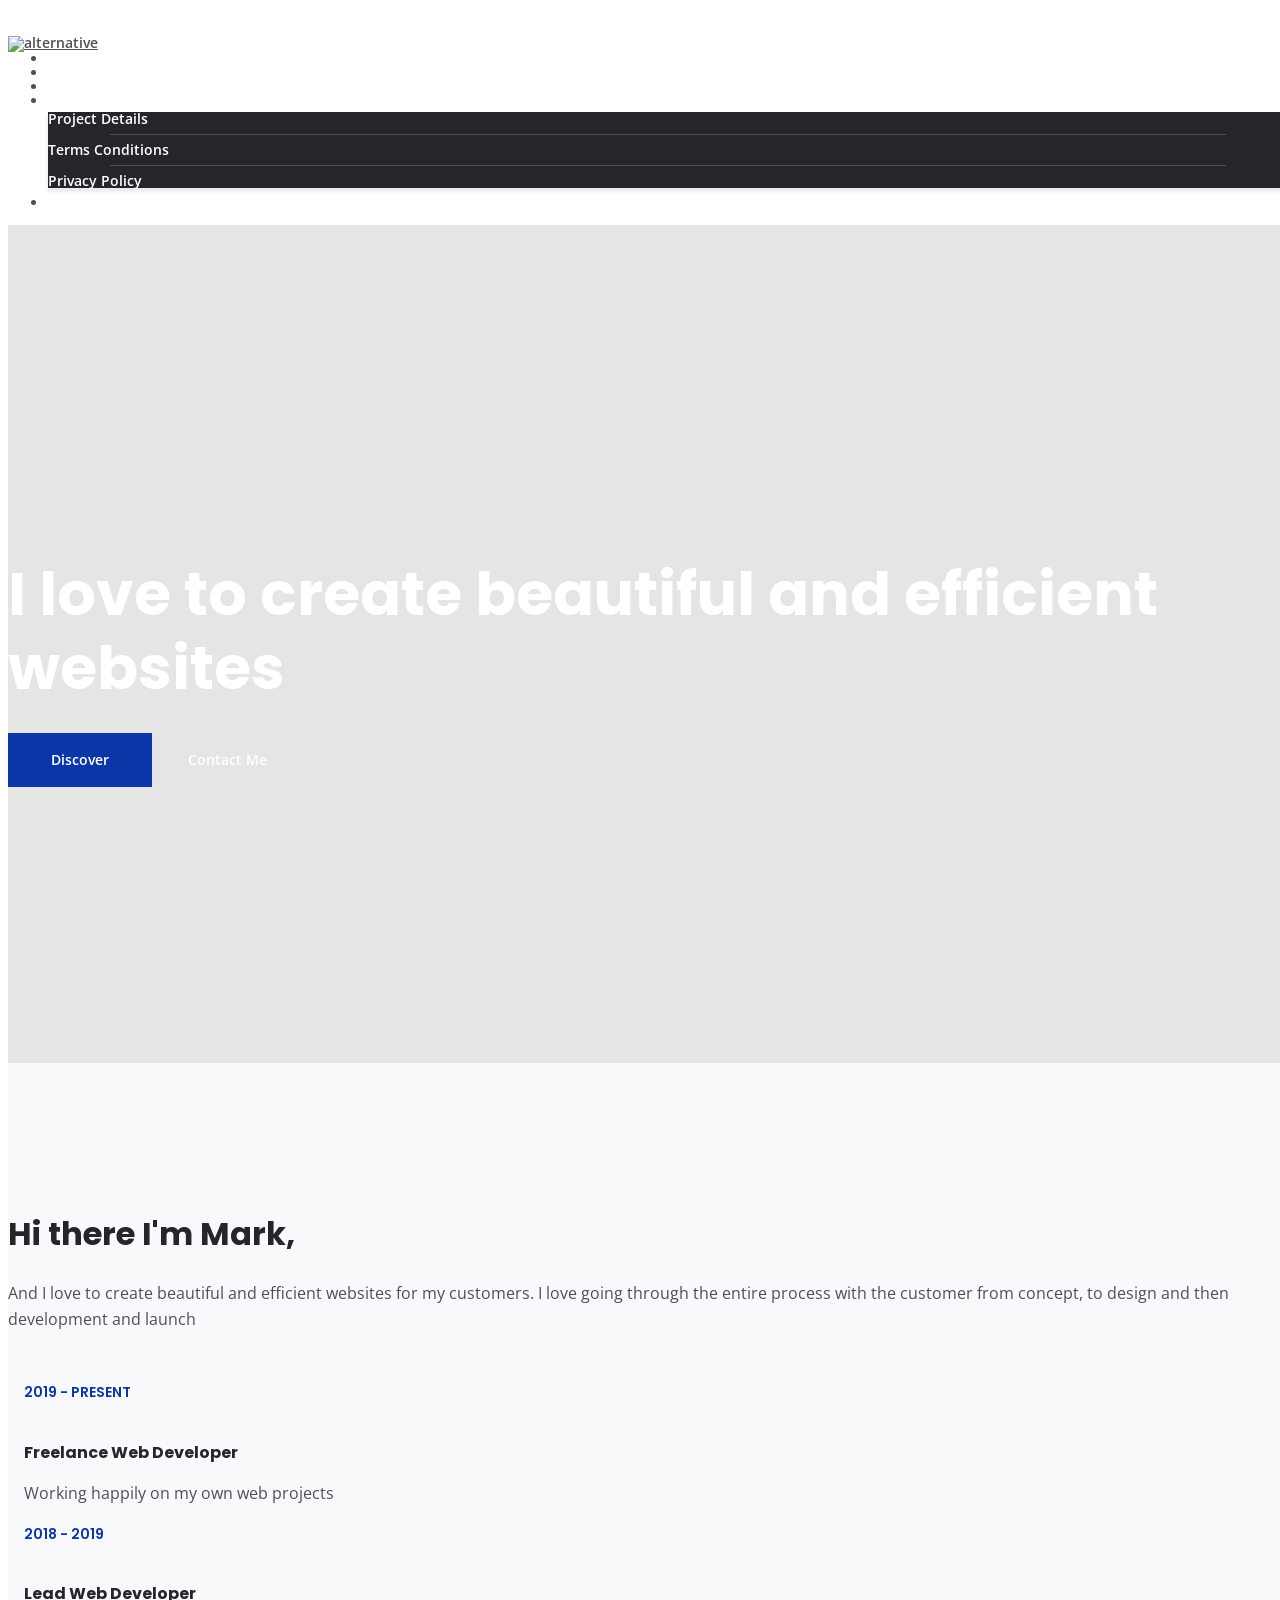
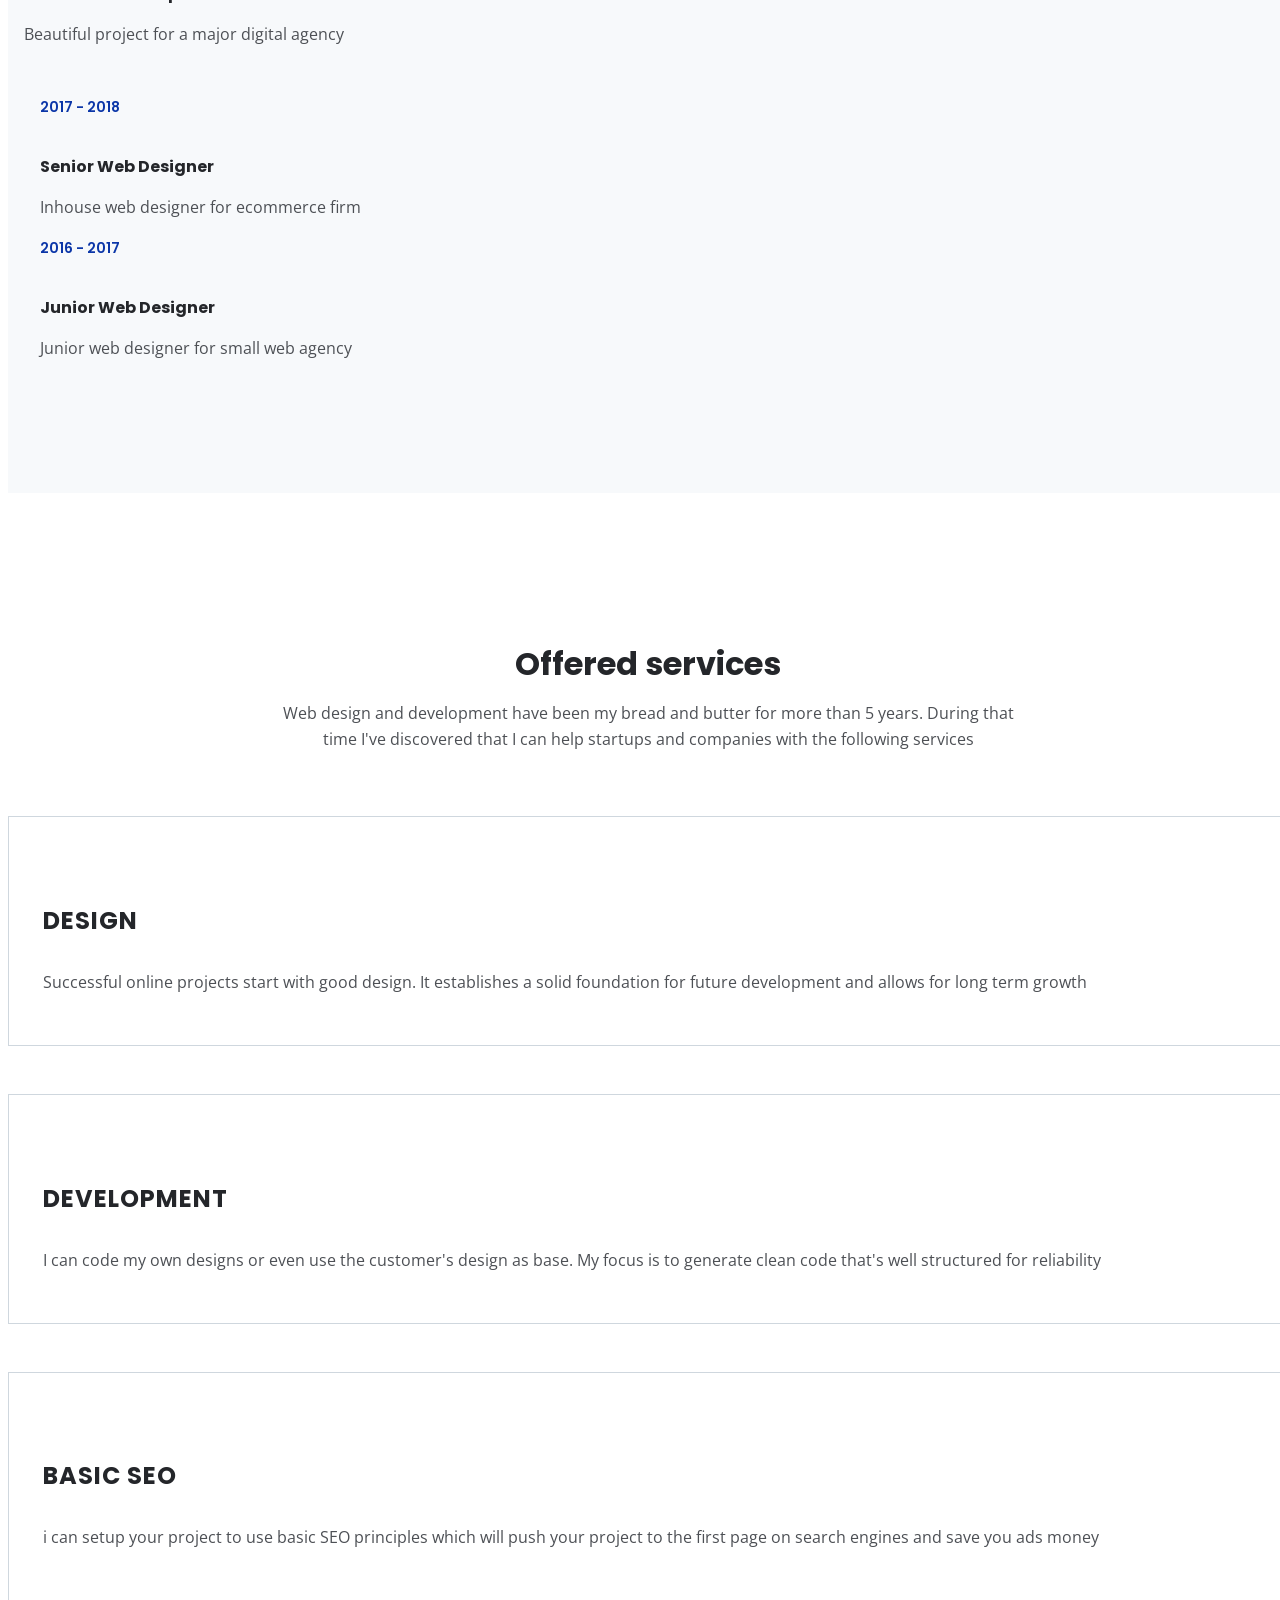
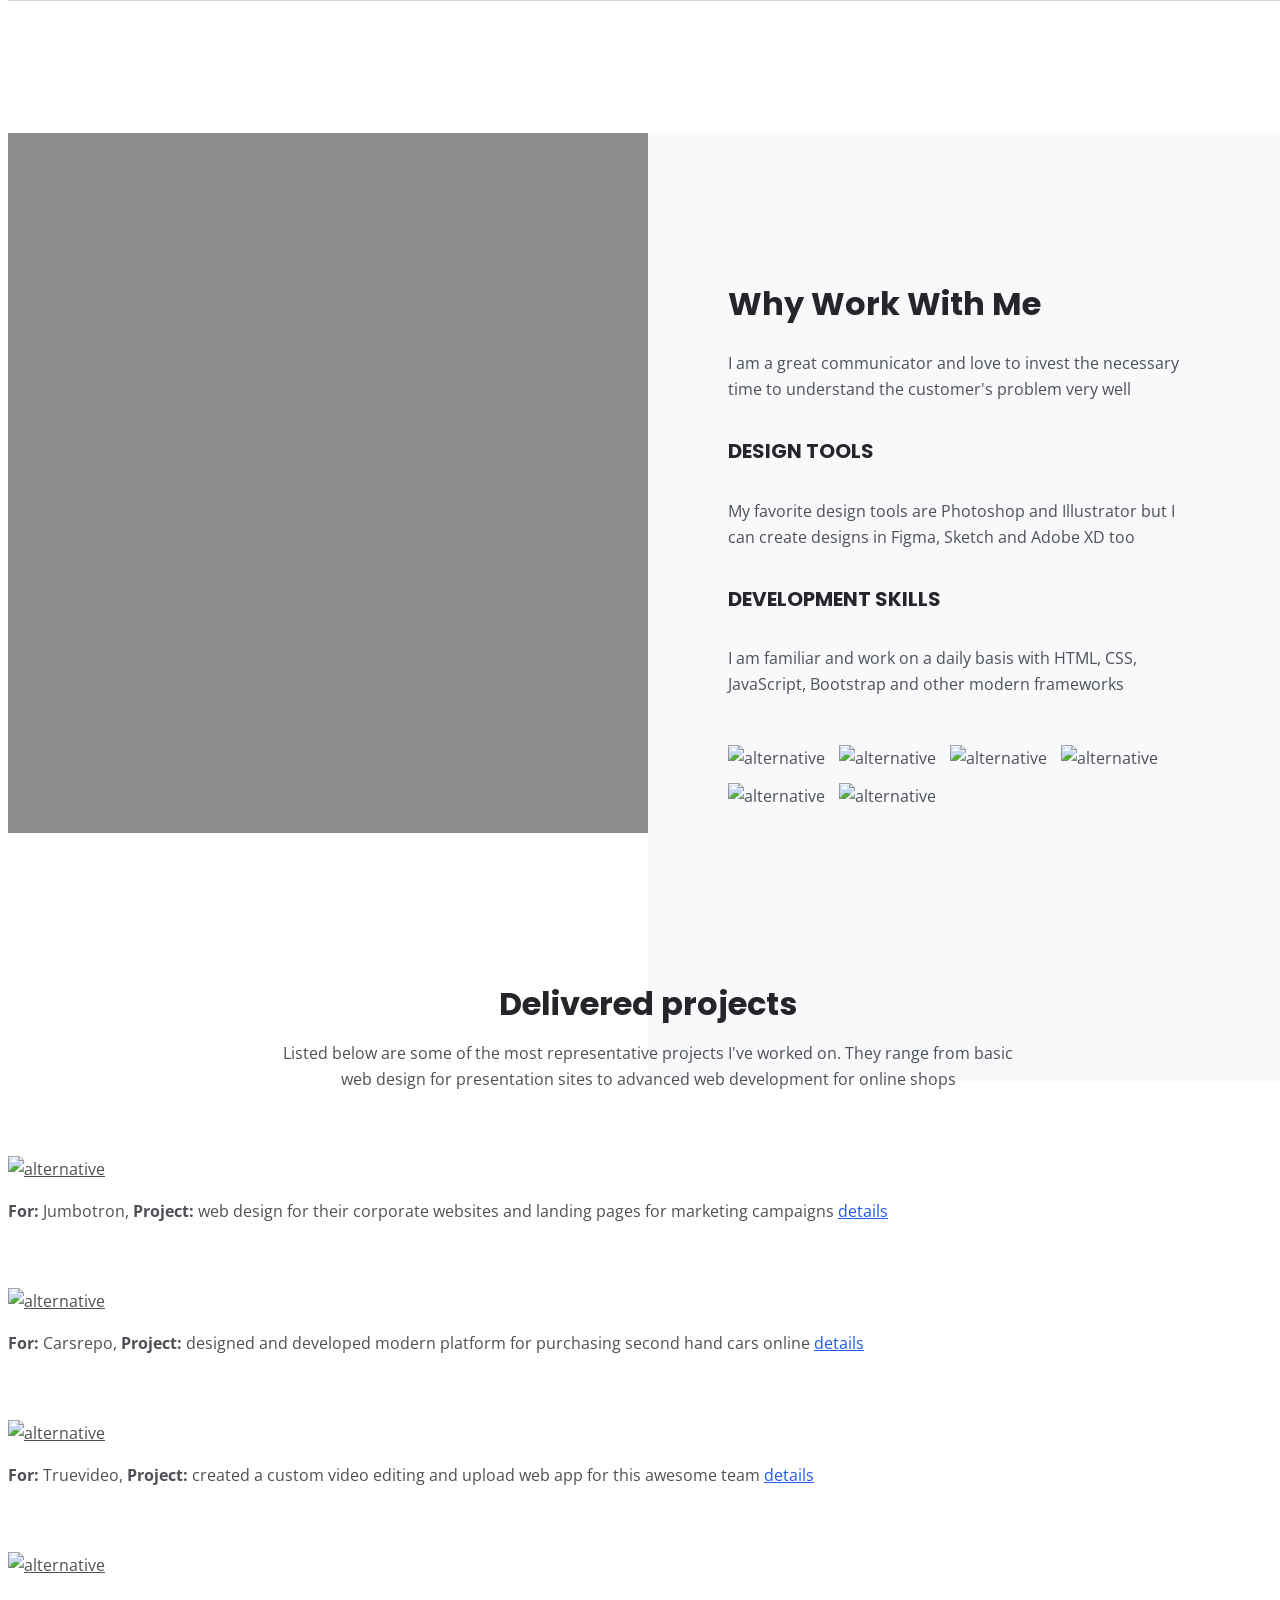
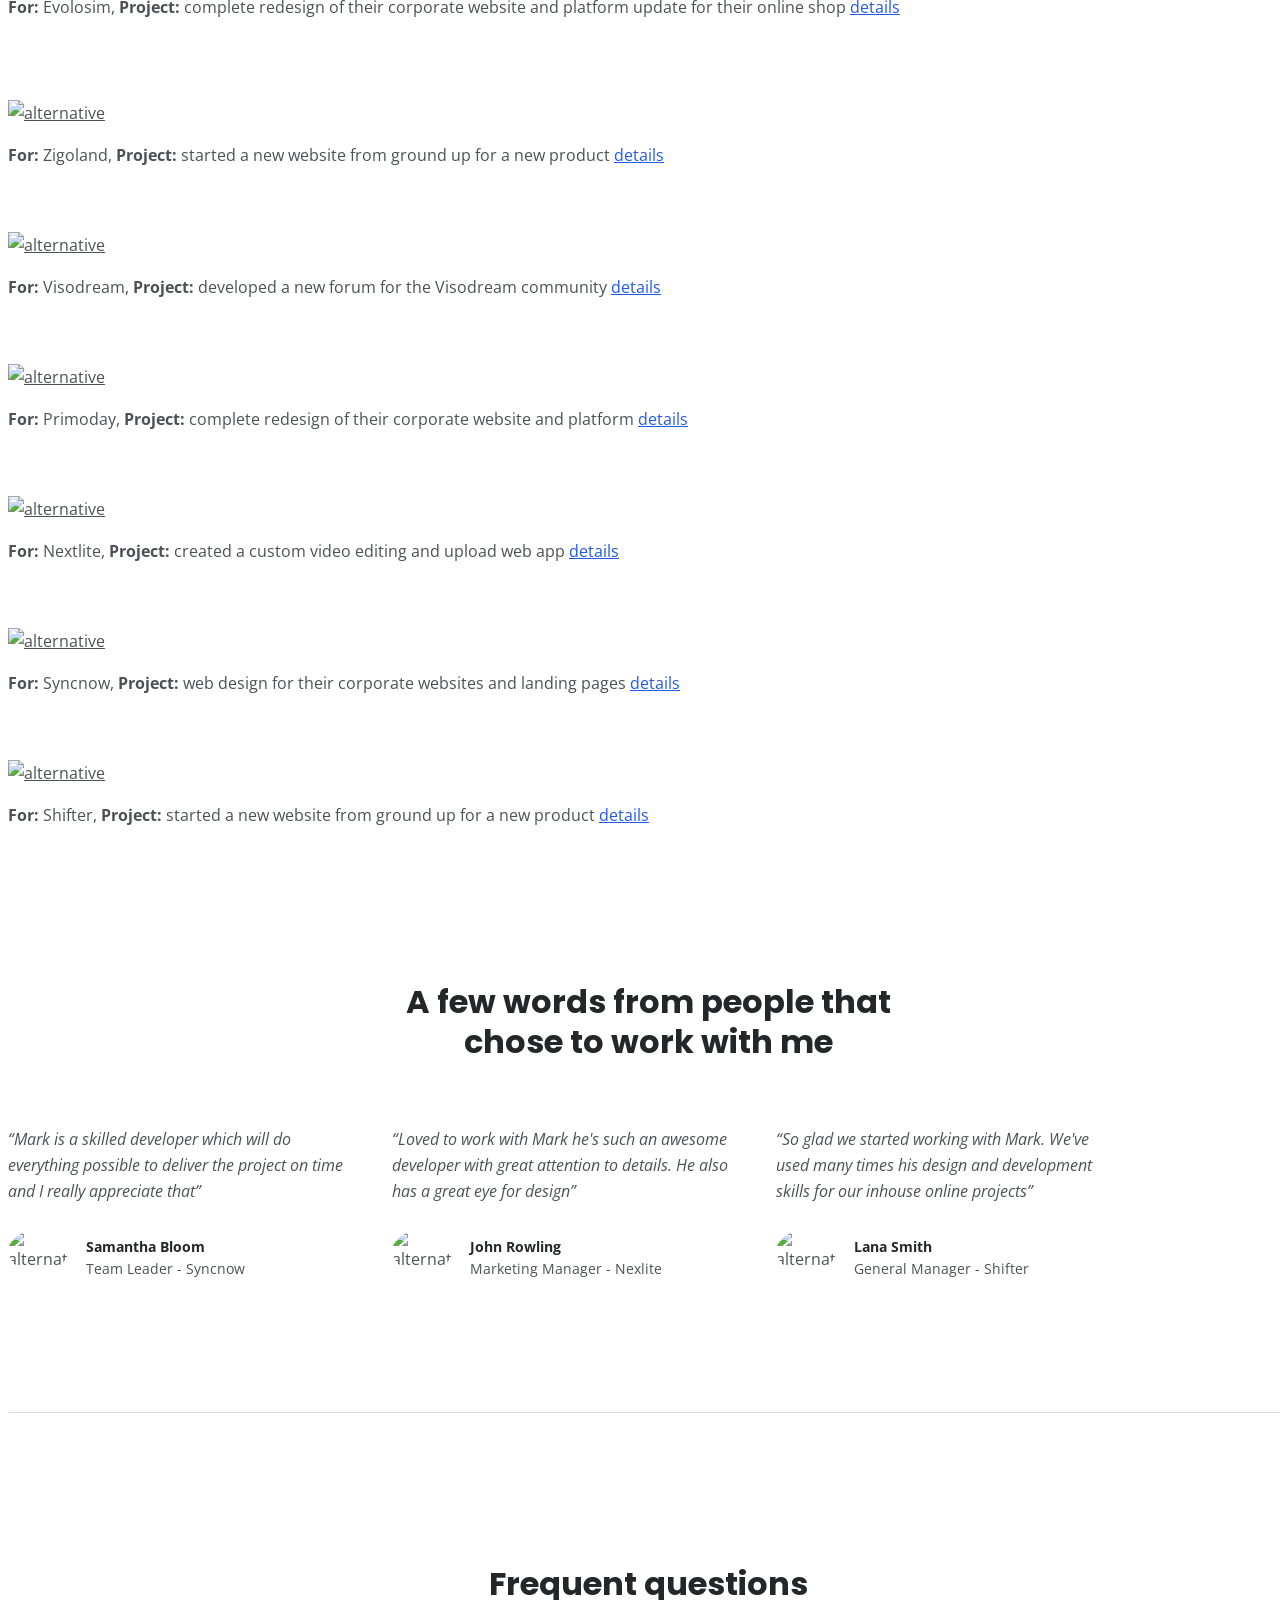
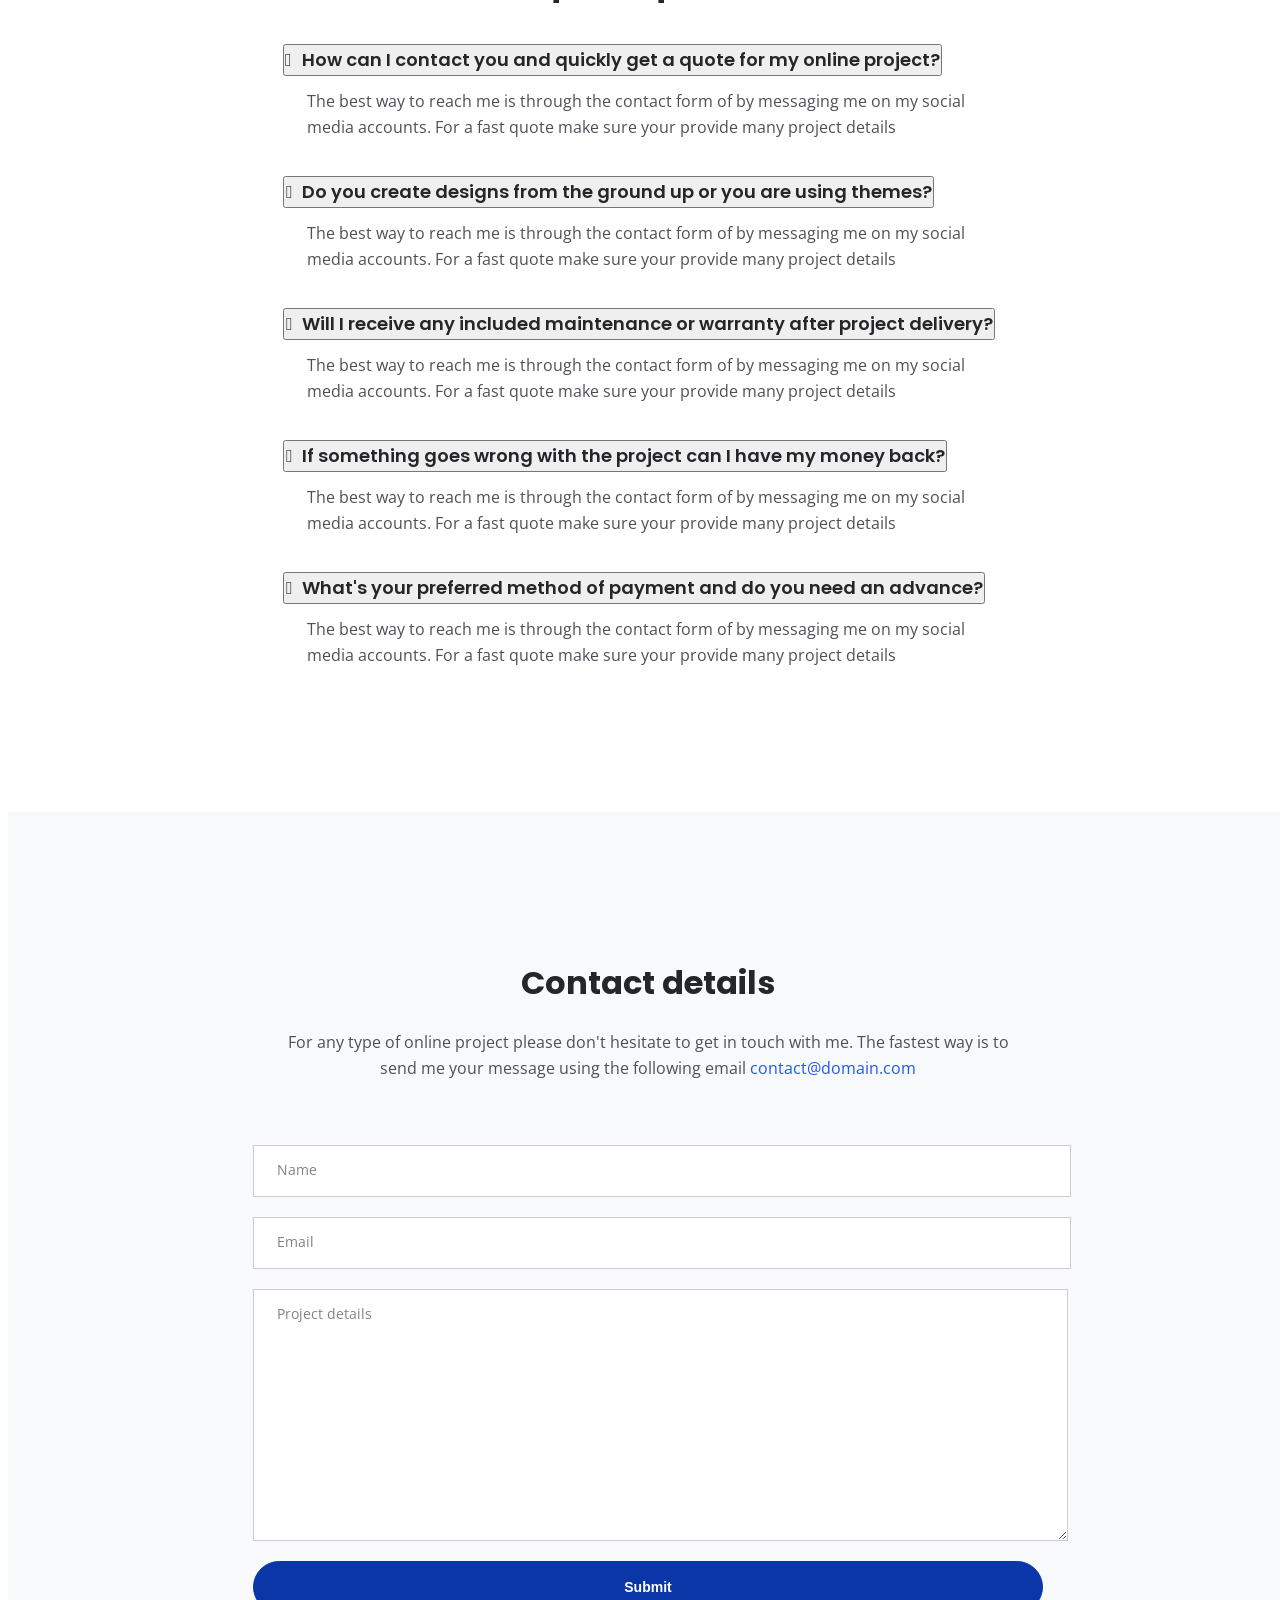
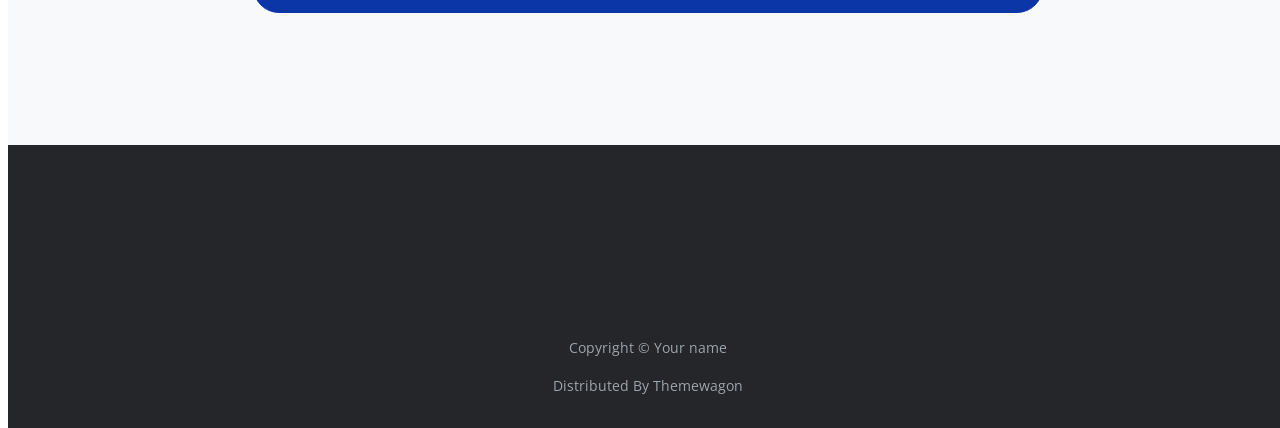
==== index.html @ caf1b5a2 "firs" ====
<!DOCTYPE html>
<html lang="en">
<head>
    <meta charset="utf-8">
    <meta name="viewport" content="width=device-width, initial-scale=1, shrink-to-fit=no">
    
    <!-- SEO Meta Tags -->
    <meta name="description" content="Your description">
    <meta name="author" content="Your name">

    <!-- OG Meta Tags to improve the way the post looks when you share the page on Facebook, Twitter, LinkedIn -->
	<meta property="og:site_name" content="" /> <!-- website name -->
	<meta property="og:site" content="" /> <!-- website link -->
	<meta property="og:title" content=""/> <!-- title shown in the actual shared post -->
	<meta property="og:description" content="" /> <!-- description shown in the actual shared post -->
	<meta property="og:image" content="" /> <!-- image link, make sure it's jpg -->
	<meta property="og:url" content="" /> <!-- where do you want your post to link to -->
	<meta name="twitter:card" content="summary_large_image"> <!-- to have large image post format in Twitter -->

    <!-- Webpage Title -->
    <title>Mark Webpage Title</title>
    
    <!-- Styles -->
    <link rel="preconnect" href="https://fonts.gstatic.com">
    <link href="https://fonts.googleapis.com/css2?family=Open+Sans:ital,wght@0,400;0,600;0,700;1,400&family=Poppins:wght@600&display=swap" rel="stylesheet">
    <link href="css/bootstrap.css" rel="stylesheet">
    <link href="css/fontawesome-all.css" rel="stylesheet">
	<link href="css/styles.css" rel="stylesheet">
	
	<!-- Favicon  -->
    <link rel="icon" href="images/favicon.png">
</head>
<body data-spy="scroll" data-target=".fixed-top">
    
    <!-- Navigation -->
    <nav class="navbar navbar-expand-lg fixed-top navbar-dark">
        <div class="container">
            
            <!-- Image Logo -->
            <a class="navbar-brand logo-image" href="index.html"><img src="images/logo.svg" alt="alternative"></a>  

            <!-- Text Logo - Use this if you don't have a graphic logo -->
            <!-- <a class="navbar-brand logo-text page-scroll" href="index.html">Mark</a> -->

            <button class="navbar-toggler p-0 border-0" type="button" data-toggle="offcanvas">
                <span class="navbar-toggler-icon"></span>
            </button>

            <div class="navbar-collapse offcanvas-collapse" id="navbarsExampleDefault">
                <ul class="navbar-nav ml-auto">
                    <li class="nav-item">
                        <a class="nav-link page-scroll" href="#header">Home <span class="sr-only">(current)</span></a>
                    </li>
                    <li class="nav-item">
                        <a class="nav-link page-scroll" href="#about">About</a>
                    </li>
                    <li class="nav-item">
                        <a class="nav-link page-scroll" href="#services">Services</a>
                    </li>
                    <li class="nav-item dropdown">
                        <a class="nav-link dropdown-toggle" href="#" id="dropdown01" data-toggle="dropdown" aria-haspopup="true" aria-expanded="false">Drop</a>
                        <div class="dropdown-menu" aria-labelledby="dropdown01">
                            <a class="dropdown-item page-scroll" href="project.html">Project Details</a>
                            <div class="dropdown-divider"></div>
                            <a class="dropdown-item page-scroll" href="terms.html">Terms Conditions</a>
                            <div class="dropdown-divider"></div>
                            <a class="dropdown-item page-scroll" href="privacy.html">Privacy Policy</a>
                        </div>
                    </li>
                    <li class="nav-item">
                        <a class="nav-link page-scroll" href="#contact">Contact</a>
                    </li>
                </ul>
                <span class="nav-item social-icons">
                    <span class="fa-stack">
                        <a href="#your-link">
                            <i class="fas fa-circle fa-stack-2x"></i>
                            <i class="fab fa-facebook-f fa-stack-1x"></i>
                        </a>
                    </span>
                    <span class="fa-stack">
                        <a href="#your-link">
                            <i class="fas fa-circle fa-stack-2x"></i>
                            <i class="fab fa-twitter fa-stack-1x"></i>
                        </a>
                    </span>
                </span>
            </div> <!-- end of navbar-collapse -->
        </div> <!-- end of container -->
    </nav> <!-- end of navbar -->
    <!-- end of navigation -->


    <!-- Header -->
    <header id="header" class="header">
        <div class="container">
            <div class="row">
                <div class="col-lg-6">
                    <div class="text-container">
                        <h1 class="h1-large">I love to create beautiful and efficient websites</h1>
                        <a class="btn-solid-lg page-scroll" href="#about">Discover</a>
                        <a class="btn-outline-lg page-scroll" href="#contact"><i class="fas fa-user"></i>Contact Me</a>
                    </div> <!-- end of text-container -->
                </div> <!-- end of col -->
            </div> <!-- end of row -->
        </div> <!-- end of container -->
    </header> <!-- end of header -->
    <!-- end of header -->


    <!-- About-->
    <div id="about" class="basic-1 bg-gray">
        <div class="container">
            <div class="row">
                <div class="col-lg-4">
                    <div class="text-container first">
                        <h2>Hi there I'm Mark,</h2>
                        <p>And I love to create beautiful and efficient websites for my customers. I love going through the entire process with the customer from concept, to design and then development and launch</p>
                    </div> <!-- end of text-container -->
                </div> <!-- end of col -->
                <div class="col-lg-4">
                    <div class="text-container second">
                        <div class="time">2019 - PRESENT</div>
                        <h6>Freelance Web Developer</h6>
                        <p>Working happily on my own web projects</p>
                        <div class="time">2018 - 2019</div>
                        <h6>Lead Web Developer</h6>
                        <p>Beautiful project for a major digital agency</p>
                    </div> <!-- end of text-container -->
                </div> <!-- end of col -->
                <div class="col-lg-4">
                    <div class="text-container third">
                        <div class="time">2017 - 2018</div>
                        <h6>Senior Web Designer</h6>
                        <p>Inhouse web designer for ecommerce firm</p>
                        <div class="time">2016 - 2017</div>
                        <h6>Junior Web Designer</h6>
                        <p>Junior web designer for small web agency</p>
                    </div> <!-- end of text-container -->
                </div> <!-- end of col -->
            </div> <!-- end of row -->
        </div> <!-- end of container -->
    </div> <!-- end of basic-1 -->
    <!-- end of about -->


    <!-- Services -->
    <div id="services" class="basic-2">
        <div class="container">
            <div class="row">
                <div class="col-lg-12">
                    <h2 class="h2-heading">Offered services</h2>
                    <p class="p-heading">Web design and development have been my bread and butter for more than 5 years. During that time I've discovered that I can help startups and companies with the following services</p>
                </div> <!-- end of col -->
            </div> <!-- end of row -->
            <div class="row">
                <div class="col-lg-4">
                    <div class="text-box">
                        <i class="far fa-gem"></i>
                        <h4>DESIGN</h4>
                        <p>Successful online projects start with good design. It establishes a solid foundation for future development and allows for long term growth</p>
                    </div> <!-- end of text-box -->
                </div> <!-- end of col -->
                <div class="col-lg-4">
                    <div class="text-box">
                        <i class="fas fa-code"></i>
                        <h4>DEVELOPMENT</h4>
                        <p>I can code my own designs or even use the customer's design as base. My focus is to generate clean code that's well structured for reliability</p>
                    </div> <!-- end of text-box -->
                </div> <!-- end of col -->
                <div class="col-lg-4">
                    <div class="text-box">
                        <i class="fas fa-tv"></i>
                        <h4>BASIC SEO</h4>
                        <p>i can setup your project to use basic SEO principles which will push your project to the first page on search engines and save you ads money</p>
                    </div> <!-- end of text-box -->
                </div> <!-- end of col -->
            </div> <!-- end of row -->
        </div> <!-- end of container -->
    </div> <!-- end of basic-2 -->
    <!-- end of services -->


    <!-- Details -->
	<div class="split">
		<div class="area-1">
		</div><!-- end of area-1 on same line and no space between comments to eliminate margin white space --><div class="area-2 bg-gray">
            <div class="container">    
                <div class="row">
                    <div class="col-lg-12">     
                        
                        <!-- Text Container -->
                        <div class="text-container">
                            <h2>Why Work With Me</h2>
                            <p>I am a great communicator and love to invest the necessary time to understand the customer's problem very well</p>
                            <h5>DESIGN TOOLS</h5>
                            <p>My favorite design tools are Photoshop and Illustrator but I can create designs in Figma, Sketch and Adobe XD too</p>
                            <h5>DEVELOPMENT SKILLS</h5>
                            <p>I am familiar and work on a daily basis with HTML, CSS, JavaScript, Bootstrap and other modern frameworks</p>
                            
                            <div class="icons-container">
                                <img src="images/details-icon-photoshop.png" alt="alternative">
                                <img src="images/details-icon-illustrator.png" alt="alternative">
                                <img src="images/details-icon-html.png" alt="alternative">
                                <img src="images/details-icon-css.png" alt="alternative">
                                <img src="images/details-icon-bootstrap.png" alt="alternative">
                                <img src="images/details-icon-javascript.png" alt="alternative">
                            </div> <!-- end of icons-container -->
                        </div> <!-- end of text-container -->
                        <!-- end of text container -->

                    </div> <!-- end of col -->
                </div> <!-- end of row -->
            </div> <!-- end of container -->
		</div> <!-- end of area-2 -->
    </div> <!-- end of split -->
    <!-- end of details -->


    <!-- Projects -->
    <div id="projects" class="basic-3">
        <div class="container">
            <div class="row">
                <div class="col-lg-12">
                    <h2 class="h2-heading">Delivered projects</h2>
                    <p class="p-heading">Listed below are some of the most representative projects I've worked on. They range from basic web design for presentation sites to advanced web development for online shops</p>
                </div> <!-- end of col -->
            </div> <!-- end of row -->
            <div class="row">
                <div class="col-lg-12">
                    <div class="text-container">
                        <div class="image-container">
                            <a href="project.html">
                                <img class="img-fluid" src="images/project-1.jpg" alt="alternative">
                            </a>
                        </div> <!-- end of image-container -->
                        <p><strong>For:</strong> Jumbotron, <strong>Project:</strong> web design for their corporate websites and landing pages for marketing campaigns <a class="blue" href="project.html">details</a></p>
                    </div> <!-- end of text-container -->
                    <div class="text-container">
                        <div class="image-container">
                            <a href="project.html">
                                <img class="img-fluid" src="images/project-2.jpg" alt="alternative">
                            </a>
                        </div> <!-- end of image-container -->
                        <p><strong>For:</strong> Carsrepo, <strong>Project:</strong> designed and developed modern platform for purchasing second hand cars online <a class="blue" href="project.html">details</a></p>
                    </div> <!-- end of text-container -->
                    <div class="text-container">
                        <div class="image-container">
                            <a href="project.html">
                                <img class="img-fluid" src="images/project-3.jpg" alt="alternative">
                            </a>
                        </div> <!-- end of image-container -->
                        <p><strong>For:</strong> Truevideo, <strong>Project:</strong> created a custom video editing and upload web app for this awesome team <a class="blue" href="project.html">details</a></p>
                    </div> <!-- end of text-container -->
                    <div class="text-container">
                        <div class="image-container">
                            <a href="project.html">
                                <img class="img-fluid" src="images/project-4.jpg" alt="alternative">
                            </a>
                        </div> <!-- end of image-container -->
                        <p><strong>For:</strong> Evolosim, <strong>Project:</strong> complete redesign of their corporate website and platform update for their online shop <a class="blue" href="project.html">details</a></p>
                    </div> <!-- end of text-container -->
                </div> <!-- end of col -->
            </div> <!-- end of row -->
        </div> <!-- end of container -->
    </div> <!-- end of basic-3 -->
    <!-- end of projects -->


    <!-- Works -->
    <div class="basic-4">
        <div class="container">
            <div class="row">
                <div class="col-lg-4">
                    <div class="text-container">
                        <div class="image-container">
                            <a href="project.html">
                                <img class="img-fluid" src="images/work-1.jpg" alt="alternative">
                            </a>
                        </div> <!-- end of image-container -->
                        <p><strong>For:</strong> Zigoland, <strong>Project:</strong> started a new website from ground up for a new product <a class="blue" href="project.html">details</a></p>
                    </div> <!-- end of text-container -->
                </div> <!-- end of col -->
                <div class="col-lg-4">
                    <div class="text-container">
                        <div class="image-container">
                            <a href="project.html">
                                <img class="img-fluid" src="images/work-2.jpg" alt="alternative">
                            </a>
                        </div> <!-- end of image-container -->
                        <p><strong>For:</strong> Visodream, <strong>Project:</strong> developed a new forum for the Visodream community <a class="blue" href="project.html">details</a></p>
                    </div> <!-- end of text-container -->
                </div> <!-- end of col -->
                <div class="col-lg-4">
                    <div class="text-container">
                        <div class="image-container">
                            <a href="project.html">
                                <img class="img-fluid" src="images/work-3.jpg" alt="alternative">
                            </a>
                        </div> <!-- end of image-container -->
                        <p><strong>For:</strong> Primoday, <strong>Project:</strong> complete redesign of their corporate website and platform <a class="blue" href="project.html">details</a></p>
                    </div> <!-- end of text-container -->
                </div> <!-- end of col -->
            </div> <!-- end of row -->
            <div class="row">
                <div class="col-lg-4">
                    <div class="text-container">
                        <div class="image-container">
                            <a href="project.html">
                                <img class="img-fluid" src="images/work-4.jpg" alt="alternative">
                            </a>
                        </div> <!-- end of image-container -->
                        <p><strong>For:</strong> Nextlite, <strong>Project:</strong> created a custom video editing and upload web app <a class="blue" href="project.html">details</a></p>
                    </div> <!-- end of text-container -->
                </div> <!-- end of col -->
                <div class="col-lg-4">
                    <div class="text-container">
                        <div class="image-container">
                            <a href="project.html">
                                <img class="img-fluid" src="images/work-5.jpg" alt="alternative">
                            </a>
                        </div> <!-- end of image-container -->
                        <p><strong>For:</strong> Syncnow, <strong>Project:</strong> web design for their corporate websites and landing pages <a class="blue" href="project.html">details</a></p>
                    </div> <!-- end of text-container -->
                </div> <!-- end of col -->
                <div class="col-lg-4">
                    <div class="text-container">
                        <div class="image-container">
                            <a href="project.html">
                                <img class="img-fluid" src="images/work-6.jpg" alt="alternative">
                            </a>
                        </div> <!-- end of image-container -->
                        <p><strong>For:</strong> Shifter, <strong>Project:</strong> started a new website from ground up for a new product <a class="blue" href="project.html">details</a></p>
                    </div> <!-- end of text-container -->
                </div> <!-- end of col -->
            </div> <!-- end of row -->
        </div> <!-- end of container -->
    </div> <!-- end of basic-4 -->
    <!-- end of works -->


    <!-- Testimonials -->
    <div class="cards-1">
        <div class="container">
            <div class="row">
                <div class="col-lg-12">
                    <h2 class="h2-heading">A few words from people that chose to work with me</h2>
                </div> <!-- end of col -->
            </div> <!-- end of row -->
            <div class="row">
                <div class="col-lg-12">
                    
                    <!-- Card -->
                    <div class="card">
                        <div class="card-body">
                            <p class="testimonial-text">“Mark is a skilled developer which will do everything possible to deliver the project on time and I really appreciate that”</p>
                            <div class="details">
                                <img src="images/testimonial-1.jpg" alt="alternative">
                                <div class="text">
                                    <div class="testimonial-author">Samantha Bloom</div>
                                    <div class="occupation">Team Leader - Syncnow</div>
                                </div> <!-- end of text -->
                            </div> <!-- end of testimonial-details -->
                        </div>
                    </div>
                    <!-- end of card -->

                    <!-- Card -->
                    <div class="card">
                        <div class="card-body">
                            <p class="testimonial-text">“Loved to work with Mark he's such an awesome developer with great attention to details. He also has a great eye for design”</p>
                            <div class="details">
                                <img src="images/testimonial-2.jpg" alt="alternative">
                                <div class="text">
                                    <div class="testimonial-author">John Rowling</div>
                                    <div class="occupation">Marketing Manager - Nexlite</div>
                                </div> <!-- end of text -->
                            </div> <!-- end of testimonial-details -->
                        </div>
                    </div>
                    <!-- end of card -->

                    <!-- Card -->
                    <div class="card">
                        <div class="card-body">
                            <p class="testimonial-text">“So glad we started working with Mark. We've used many times his design and development skills for our inhouse online projects”</p>
                            <div class="details">
                                <img src="images/testimonial-3.jpg" alt="alternative">
                                <div class="text">
                                    <div class="testimonial-author">Lana Smith</div>
                                    <div class="occupation">General Manager - Shifter</div>
                                </div> <!-- end of text -->
                            </div> <!-- end of testimonial-details -->
                        </div>
                    </div>
                    <!-- end of card -->

                </div> <!-- end of col -->
            </div> <!-- end of row -->
        </div> <!-- end of container -->
    </div> <!-- end of cards-1 -->
    <!-- end of testimonials -->


    <!-- Section Divider -->
    <div class="container">
        <div class="row">
            <div class="col-lg-12">
                <hr class="section-divider">
            </div> <!-- end of col -->
        </div> <!-- end of row -->
    </div> <!-- end of container -->
    <!-- end of section divider -->


    <!-- Questions -->
    <div class="accordion-1">
        <div class="container">
            <div class="row">
                <div class="col-lg-12">
                    <h2 class="h2-heading">Frequent questions</h2>
                </div> <!-- end of col -->
            </div> <!-- end of row -->
            <div class="row">
                <div class="col-lg-12">

                    <div class="accordion" id="accordionExample">
                        <div class="card">
                            <div class="card-header" id="headingOne">
                                <button class="btn btn-link btn-block text-left" type="button" data-toggle="collapse" data-target="#collapseOne" aria-expanded="true" aria-controls="collapseOne">
                                    How can I contact you and quickly get a quote for my online project?
                                </button>
                            </div>
                            <div id="collapseOne" class="collapse show" aria-labelledby="headingOne" data-parent="#accordionExample">
                                <div class="card-body">
                                    The best way to reach me is through the contact form of by messaging me on my social media accounts. For a fast quote make sure your provide many project details
                                </div>
                            </div>
                        </div>
                        <div class="card">
                            <div class="card-header" id="headingTwo">
                                <button class="btn btn-link btn-block text-left collapsed" type="button" data-toggle="collapse" data-target="#collapseTwo" aria-expanded="false" aria-controls="collapseTwo">
                                    Do you create designs from the ground up or you are using themes?
                                </button>
                            </div>
                            <div id="collapseTwo" class="collapse" aria-labelledby="headingTwo" data-parent="#accordionExample">
                                <div class="card-body">
                                    The best way to reach me is through the contact form of by messaging me on my social media accounts. For a fast quote make sure your provide many project details
                                </div>
                            </div>
                        </div>
                        <div class="card">
                            <div class="card-header" id="headingThree">
                                <button class="btn btn-link btn-block text-left collapsed" type="button" data-toggle="collapse" data-target="#collapseThree" aria-expanded="false" aria-controls="collapseThree">
                                    Will I receive any included maintenance or warranty after project delivery?
                                </button>
                            </div>
                            <div id="collapseThree" class="collapse" aria-labelledby="headingThree" data-parent="#accordionExample">
                                <div class="card-body">
                                    The best way to reach me is through the contact form of by messaging me on my social media accounts. For a fast quote make sure your provide many project details
                                </div>
                            </div>
                        </div>
                        <div class="card">
                            <div class="card-header" id="headingFour">
                                <button class="btn btn-link btn-block text-left collapsed" type="button" data-toggle="collapse" data-target="#collapseFour" aria-expanded="false" aria-controls="collapseFour">
                                    If something goes wrong with the project can I have my money back?
                                </button>
                            </div>
                            <div id="collapseFour" class="collapse" aria-labelledby="headingFour" data-parent="#accordionExample">
                                <div class="card-body">
                                    The best way to reach me is through the contact form of by messaging me on my social media accounts. For a fast quote make sure your provide many project details
                                </div>
                            </div>
                        </div>
                        <div class="card">
                            <div class="card-header" id="headingFive">
                                <button class="btn btn-link btn-block text-left collapsed" type="button" data-toggle="collapse" data-target="#collapseFive" aria-expanded="false" aria-controls="collapseFive">
                                    What's your preferred method of payment and do you need an advance?
                                </button>
                            </div>
                            <div id="collapseFive" class="collapse" aria-labelledby="headingFive" data-parent="#accordionExample">
                                <div class="card-body">
                                    The best way to reach me is through the contact form of by messaging me on my social media accounts. For a fast quote make sure your provide many project details
                                </div>
                            </div>
                        </div>
                    </div> <!-- end of accordion -->

                </div> <!-- end of col -->
            </div> <!-- end of row -->
        </div> <!-- end of container -->
    </div> <!-- end of accordion-1 -->
    <!-- end of questions -->


    <!-- Contact -->
    <div id="contact" class="form-1 bg-gray">
        <div class="container">
            <div class="row">
                <div class="col-lg-12">
                    <h2>Contact details</h2>
                    <p class="p-heading">For any type of online project please don't hesitate to get in touch with me. The fastest way is to send me your message using the following email <a class="blue no-line" href="#your-link">contact@domain.com</a></p>
                </div> <!-- end of col -->
            </div> <!-- end of row -->
            <div class="row">
                <div class="col-lg-12">
                    
                    <!-- Contact Form -->
                    <form id="contactForm">
                        <div class="form-group">
                            <input type="text" class="form-control-input" id="cname" required>
                            <label class="label-control" for="cname">Name</label>
                        </div>
                        <div class="form-group">
                            <input type="email" class="form-control-input" id="cemail" required>
                            <label class="label-control" for="cemail">Email</label>
                        </div>
                        <div class="form-group">
                            <textarea class="form-control-textarea" id="cmessage" required></textarea>
                            <label class="label-control" for="cmessage">Project details</label>
                        </div>
                        <div class="form-group">
                            <button type="submit" class="form-control-submit-button">Submit</button>
                        </div>
                    </form>
                    <!-- end of contact form -->

                </div> <!-- end of col -->
            </div> <!-- end of row -->
        </div> <!-- end of container -->
    </div> <!-- end of form-1 -->  
    <!-- end of contact -->


    <!-- Footer -->
    <div class="footer bg-gray">
        <div class="container">
            <div class="row">
                <div class="col-lg-12">
                    <div class="social-container">
                        <span class="fa-stack">
                            <a href="#your-link">
                                <i class="fas fa-circle fa-stack-2x"></i>
                                <i class="fab fa-facebook-f fa-stack-1x"></i>
                            </a>
                        </span>
                        <span class="fa-stack">
                            <a href="#your-link">
                                <i class="fas fa-circle fa-stack-2x"></i>
                                <i class="fab fa-twitter fa-stack-1x"></i>
                            </a>
                        </span>
                        <span class="fa-stack">
                            <a href="#your-link">
                                <i class="fas fa-circle fa-stack-2x"></i>
                                <i class="fab fa-pinterest-p fa-stack-1x"></i>
                            </a>
                        </span>
                        <span class="fa-stack">
                            <a href="#your-link">
                                <i class="fas fa-circle fa-stack-2x"></i>
                                <i class="fab fa-instagram fa-stack-1x"></i>
                            </a>
                        </span>
                        <span class="fa-stack">
                            <a href="#your-link">
                                <i class="fas fa-circle fa-stack-2x"></i>
                                <i class="fab fa-youtube fa-stack-1x"></i>
                            </a>
                        </span>
                    </div> <!-- end of social-container -->
                </div> <!-- end of col -->
            </div> <!-- end of row -->
        </div> <!-- end of container -->
    </div> <!-- end of footer -->  
    <!-- end of footer -->


    <!-- Copyright -->
    <div class="copyright bg-gray">
        <div class="container">
            <div class="row">
                <div class="col-lg-12">
                    <p class="p-small">Copyright © <a class="no-line" href="#your-link">Your name</a></p>
                </div> <!-- end of col -->
            </div> <!-- enf of row -->
        </div> <!-- end of container -->

        <div class="container">
            <div class="row">
                <div class="col-lg-12">
                    <p class="p-small">Distributed By <a class="no-line" href="https://themewagon.com/">Themewagon</a></p>
                </div> <!-- end of col -->
            </div> <!-- enf of row -->
        </div> <!-- end of container -->
        
    </div> <!-- end of copyright --> 
    <!-- end of copyright -->
    
    	
    <!-- Scripts -->
    <script src="js/jquery.min.js"></script> <!-- jQuery for Bootstrap's JavaScript plugins -->
    <script src="js/bootstrap.min.js"></script> <!-- Bootstrap framework -->
    <script src="js/jquery.easing.min.js"></script> <!-- jQuery Easing for smooth scrolling between anchors -->
    <script src="js/scripts.js"></script> <!-- Custom scripts -->
</body>
</html>
---- css/styles.css ----
/* Description: Master CSS file */

/*****************************************
Table Of Contents:
- General Styles
- Navigation
- Header
- About
- Services
- Details
- Projects
- Works
- Testimonials
- Questions
- Contact
- Footer 
- Copyright
- Back To Top Button
- Extra Pages
- Media Queries
******************************************/

/*****************************************
Colors:
- Backgrounds, navbar - black #24262a
- Backgrounds - light gray #f7f9fb
- Buttons, icons - blue #0b36a8
- Headings text - black #24262a
- Body text - dark gray #4d5055
******************************************/


/**************************/
/*     General Styles     */
/**************************/
body,
html {
    width: 100%;
	height: 100%;
}

body, p {
	color: #4d5055; 
	font: 400 1rem/1.625rem "Open Sans", sans-serif;
}

h1 {
	color: #24262a;
	font-weight: 700;
	font-size: 2.5rem;
	line-height: 3.25rem;
	font-family: "Poppins"
}

h2 {
	color: #24262a;
	font-weight: 700;
	font-size: 2rem;
	line-height: 2.5rem;
	font-family: "Poppins"
}

h3 {
	color: #24262a;
	font-weight: 700;
	font-size: 1.75rem;
	line-height: 2.25rem;
	font-family: "Poppins"
}

h4 {
	color: #24262a;
	font-weight: 700;
	font-size: 1.5rem;
	line-height: 2rem;
	font-family: "Poppins"
}

h5 {
	color: #24262a;
	font-weight: 700;
	font-size: 1.25rem;
	line-height: 1.625rem;
	font-family: "Poppins"
}

h6 {
	color: #24262a;
	font-weight: 700;
	font-size: 1rem;
	line-height: 1.375rem;
	font-family: "Poppins"
}

.p-large {
	font-size: 1.125rem;
	line-height: 1.75rem;
}

.p-small {
	font-size: 0.875rem;
	line-height: 1.5rem;
}

.testimonial-text {
	font-style: italic;
}

.testimonial-author {
	font-weight: 700;
	font-size: 1rem;
	line-height: 1.5rem;
}

.li-space-lg li {
	margin-bottom: 0.5rem;
}

a {
	color: #4d5055;
	text-decoration: underline;
}

a:hover {
	color: #4d5055;
	text-decoration: underline;
}

.no-line {
	text-decoration: none;
}

.no-line:hover {
	text-decoration: none;
}

.blue {
	color: #2259ec;
}

.bg-gray {
	background-color: #f7f9fb;
}

.section-divider {
	display: block;
	height: 1px;
	margin: 0;
	border: none;
	background-color: #d3dae2;
}

.btn-solid-reg {
	display: inline-block;
	padding: 1.375rem 2.25rem 1.375rem 2.25rem;
	border: 1px solid #0b36a8;
	background-color: #0b36a8;
	color: #ffffff;
	font-weight: 600;
	font-size: 0.875rem;
	line-height: 0;
	text-decoration: none;
	transition: all 0.2s;
}

.btn-solid-reg:hover {
	background-color: transparent;
	color: #0b36a8; /* needs to stay here because of the color property of a tag */
	text-decoration: none;
}

.btn-solid-lg {
	display: inline-block;
	padding: 1.625rem 2.625rem 1.625rem 2.625rem;
	border: 1px solid #0b36a8;
	background-color: #0b36a8;
	color: #ffffff;
	font-weight: 600;
	font-size: 0.875rem;
	line-height: 0;
	text-decoration: none;
	transition: all 0.2s;
}

.btn-solid-lg:hover {
	background-color: transparent;
	color: #0b36a8; /* needs to stay here because of the color property of a tag */
	text-decoration: none;
}

.btn-outline-reg {
	display: inline-block;
	padding: 1.375rem 2.25rem 1.375rem 2.25rem;
	border: 1px solid #24262a;
	background-color: transparent;
	color: #24262a;
	font-weight: 600;
	font-size: 0.875rem;
	line-height: 0;
	text-decoration: none;
	transition: all 0.2s;
}

.btn-outline-reg:hover {
	background-color: #24262a;
	color: #ffffff;
	text-decoration: none;
}

.btn-outline-lg {
	display: inline-block;
	padding: 1.625rem 2.625rem 1.625rem 2.625rem;
	border: 1px solid #24262a;
	background-color: transparent;
	color: #24262a;
	font-weight: 600;
	font-size: 0.875rem;
	line-height: 0;
	text-decoration: none;
	transition: all 0.2s;
}

.btn-outline-lg:hover {
	background-color: #24262a;
	color: #ffffff;
	text-decoration: none;
}

.btn-outline-sm {
	display: inline-block;
	padding: 1rem 1.5rem 1rem 1.5rem;
	border: 1px solid #24262a;
	background-color: transparent;
	color: #24262a;
	font-weight: 600;
	font-size: 0.875rem;
	line-height: 0;
	text-decoration: none;
	transition: all 0.2s;
}

.btn-outline-sm:hover {
	background-color: #24262a;
	color: #ffffff;
	text-decoration: none;
}

.form-group {
	position: relative;
	margin-bottom: 1.25rem;
}

.label-control {
	position: absolute;
	top: 0.875rem;
	left: 1.5rem;
	color: #7d838a;
	opacity: 1;
	font-size: 0.875rem;
	line-height: 1.375rem;
	cursor: text;
	transition: all 0.2s ease;
}

.form-control-input:focus + .label-control,
.form-control-input.notEmpty + .label-control,
.form-control-textarea:focus + .label-control,
.form-control-textarea.notEmpty + .label-control {
	top: 0.125rem;
	color: #4d5055;
	opacity: 1;
	font-size: 0.75rem;
	font-weight: 700;
}

.form-control-input,
.form-control-select {
	display: block; /* needed for proper display of the label in Firefox, IE, Edge */
	width: 100%;
	padding-top: 1.125rem;
	padding-bottom: 0.125rem;
	padding-left: 1.5rem;
	border: 1px solid #cbcbd1;
	background-color: #ffffff;
	color: #4d5055;
	font-size: 0.875rem;
	line-height: 1.875rem;
	transition: all 0.2s;
	-webkit-appearance: none; /* removes inner shadow on form inputs on ios safari */
}

.form-control-select {
	padding-top: 0.5rem;
	padding-bottom: 0.5rem;
	height: 3.25rem;
	color: #7d838a;
}

select {
    /* you should keep these first rules in place to maintain cross-browser behavior */
    -webkit-appearance: none;
	-moz-appearance: none;
	-ms-appearance: none;
    -o-appearance: none;
    appearance: none;
    background-image: url('../images/down-arrow.png');
    background-position: 96% 50%;
    background-repeat: no-repeat;
    outline: none;
}

.form-control-textarea {
	display: block; /* used to eliminate a bottom gap difference between Chrome and IE/FF */
	width: 100%;
	height: 14rem; /* used instead of html rows to normalize height between Chrome and IE/FF */
	padding-top: 1.5rem;
	padding-left: 1.3125rem;
	border: 1px solid #cbcbd1;
	background-color: #ffffff;
	color: #4d5055;
	font-size: 0.875rem;
	line-height: 1.5rem;
	transition: all 0.2s;
}

.form-control-input:focus,
.form-control-select:focus,
.form-control-textarea:focus {
	border: 1px solid #a1a1a1;
	outline: none; /* Removes blue border on focus */
}

.form-control-input:hover,
.form-control-select:hover,
.form-control-textarea:hover {
	border: 1px solid #a1a1a1;
}

.checkbox {
	font-size: 0.75rem;
	line-height: 1.25rem;
}

input[type='checkbox'] {
	vertical-align: -10%;
	margin-right: 0.5rem;
}

.form-control-submit-button {
	display: inline-block;
	width: 100%;
	height: 3.25rem;
	border: 1px solid #0b36a8;
	border-radius: 32px;
	background-color: #0b36a8;
	color: #ffffff;
	font-weight: 600;
	font-size: 0.875rem;
	line-height: 0;
	cursor: pointer;
	transition: all 0.2s;
}

.form-control-submit-button:hover {
	border: 1px solid #24262a;
	background-color: transparent;
	color: #24262a;
}


/**********************/
/*     Navigation     */
/**********************/
.navbar {
	background-color: #24262a;
	font-weight: 600;
	font-size: 0.875rem;
	line-height: 0.875rem;
	box-shadow: 0 1px 6px 0 rgba(0, 0, 0, 0.025);
}

.navbar .navbar-brand {
	padding-top: 0.125rem;
	padding-bottom: 0.125rem;
}

.navbar .logo-image img {
    width: 118px;
	height: 36px;
}

.navbar .logo-text {
	color: #ffffff;
	font-weight: 700;
	font-size: 1.875rem;
	line-height: 1rem;
	text-decoration: none;
}

.offcanvas-collapse {
	position: fixed;
	top: 3.25rem; /* adjusts the height between the top of the page and the offcanvas menu */
	bottom: 0;
	left: 100%;
	width: 100%;
	padding-right: 1rem;
	padding-left: 1rem;
	overflow-y: auto;
	visibility: hidden;
	background-color: #24262a;
	transition: visibility .3s ease-in-out, -webkit-transform .3s ease-in-out;
	transition: transform .3s ease-in-out, visibility .3s ease-in-out;
	transition: transform .3s ease-in-out, visibility .3s ease-in-out, -webkit-transform .3s ease-in-out;
}

.offcanvas-collapse.open {
	visibility: visible;
	-webkit-transform: translateX(-100%);
	transform: translateX(-100%);
}

.navbar .navbar-nav {
	margin-top: 0.75rem;
	margin-bottom: 0.5rem;
}

.navbar .nav-item .nav-link {
	padding-top: 0.625rem;
	padding-bottom: 0.625rem;
	color: #ffffff;
	text-decoration: none;
	transition: all 0.2s ease;
}

.navbar .nav-item.dropdown.show .nav-link,
.navbar .nav-item .nav-link:hover,
.navbar .nav-item .nav-link.active {
	color: #9c9ead;
}

/* Dropdown Menu */
.navbar .dropdown .dropdown-menu {
	animation: fadeDropdown 0.2s; /* required for the fade animation */
}

@keyframes fadeDropdown {
    0% {
        opacity: 0;
    }

    100% {
        opacity: 1;
	}
}

.navbar .dropdown-menu {
	margin-top: 0.5rem;
	margin-bottom: 0.5rem;
	border: none;
	background-color: #24262a;
}

.navbar .dropdown-item {
	padding-top: 0.5rem;
	padding-bottom: 0.5rem;
	color: #ffffff;
	font-weight: 600;
	font-size: 0.875rem;
	line-height: 0.875rem;
	text-decoration: none;
}

.navbar .dropdown-item:hover {
	background-color: #24262a;
	color: #9c9ead;
}

.navbar .dropdown-divider {
	width: 100%;
	height: 1px;
	margin: 0.5rem auto 0.5rem auto;
	border: none;
	background-color: #505050;
}
/* end of dropdown menu */

.navbar .fa-stack {
	width: 2em;
	margin-right: 0.25rem;
	font-size: 0.75rem;
}

.navbar .fa-stack-2x {
	color: #0b36a8;
	transition: all 0.2s ease;
}

.navbar .fa-stack-1x {
	color: #ffffff;
	transition: all 0.2s ease;
}

.navbar .fa-stack:hover .fa-stack-2x {
	color: #ffffff;
}

.navbar .fa-stack:hover .fa-stack-1x {
	color: #0b36a8;
}

.navbar .navbar-toggler {
	padding: 0;
	border: none;
	font-size: 1.25rem;
}


/******************/
/*     Header     */
/******************/
.header {
	padding-top: 7rem;
	padding-bottom: 5.5rem;
	background: linear-gradient(rgba(0, 0, 0, 0.1), rgba(0, 0, 0, 0.1)), url('../images/header-background.jpg') center center no-repeat;
	background-size: cover;
	text-align: center;
}

.header .h1-large {
	margin-bottom: 1.75rem;
	color: #ffffff;
}

.header .btn-solid-lg:hover {
	border: 1px solid #ffffff;
	color: #ffffff;
}

.header .btn-outline-lg {
	padding: 1.625rem 1.625rem 1.625rem 1.625rem;
	border: none;
	color: #ffffff;
}

.header .btn-outline-lg:hover {
	background: transparent;
	color: #9c9ead;
	text-decoration: none;
}

.header .btn-outline-lg .fas {
	margin-right: 0.375rem;
}


/*****************/
/*     About     */
/*****************/
.basic-1 {
	padding-top: 7.75rem;
	padding-bottom: 5.25rem;
}

.basic-1 .text-container {
	margin-bottom: 3rem;
}

.basic-1 .time {
	margin-bottom: 0.5rem;
	color: #0b36a8;
	font-weight: 600;
	font-size: 0.875rem;
	line-height: 1.5rem;
	font-family: "Poppins";
}

.basic-1 h6 {
	margin-bottom: 0.125rem;
}


/********************/
/*     Services     */
/********************/
.basic-2 {
	padding-top: 7.75rem;
	padding-bottom: 5.25rem;
}

.basic-2 .h2-heading {
	margin-bottom: 0.75rem;
	text-align: center;
}

.basic-2 .p-heading {
	margin-bottom: 4rem;
	text-align: center;
}

.basic-2 .text-box {
	margin-bottom: 3rem;
	padding: 3.5rem 1rem 2.125rem 1rem;
	border: 1px solid #cfd7de;
}

.basic-2 .fas,
.basic-2 .far {
	margin-bottom: 1.75rem;
	color: #0b36a8;
	font-size: 3.5rem;
}

.basic-2 h4 {
	letter-spacing: 1px;
}


/*******************/
/*     Details     */
/*******************/
.split .area-1 {
	height: 430px;
	background: linear-gradient(to bottom right, rgba(25, 26, 29, 0.5), rgba(25, 26, 29, 0.5)), url('../images/details-background.jpg') center center no-repeat;
	background-size: cover;
}

.split .area-2 {
	padding-top: 7.75rem;
	padding-bottom: 7.75rem;
}

.split p {
	margin-bottom: 2.25rem;
}

.split .icons-container {
	margin-top: 3rem;
}

.split .icons-container img {
	width: 50px;
	margin-right: 0.625rem;
	margin-bottom: 0.75rem;
}


/********************/
/*     Projects     */
/********************/
.basic-3 {
	padding-top: 7.75rem;
	padding-bottom: 1rem;
}

.basic-3 .h2-heading {
	margin-bottom: 0.75rem;
	text-align: center;
}

.basic-3 .p-heading {
	margin-bottom: 4rem;
	text-align: center;
}

.basic-3 .text-container {
	margin-bottom: 4rem;
}

.basic-3 .image-container {
	margin-bottom: 1rem;
}

/* Hover Animation */
.basic-3 .image-container {
	overflow: hidden;
	margin-right: auto;
	margin-left: auto;
}

.basic-3 .image-container img {
	margin: 0;
	transition: all 0.2s;
}

.basic-3 .image-container:hover img {
	-moz-transform: scale(1.1);
	-webkit-transform: scale(1.1);
	transform: scale(1.1);
} 
/* end of hover animation */


/*****************/
/*     Works     */
/*****************/
.basic-4 {
	padding-bottom: 1rem;
}

.basic-4 .text-container {
	margin-bottom: 4rem;
}

.basic-4 .image-container {
	margin-bottom: 1rem;
}

/* Hover Animation */
.basic-4 .image-container {
	overflow: hidden;
	margin-right: auto;
	margin-left: auto;
}

.basic-4 .image-container img {
	margin: 0;
	transition: all 0.2s;
}

.basic-4 .image-container:hover img {
	-moz-transform: scale(1.15);
	-webkit-transform: scale(1.15);
	transform: scale(1.15);
} 
/* end of hover animation */


/************************/
/*     Testimonials     */
/************************/
.cards-1 {
	padding-top: 3rem;
	padding-bottom: 3.875rem;
}

.cards-1 .h2-heading {
	margin-bottom: 3rem;
	text-align: center;
}

.cards-1 .card {
	margin-bottom: 4rem;
	border: none;
}

.cards-1 .card-body {
	padding: 0;
	text-align: center;
}

.cards-1 .testimonial-text {
	margin-bottom: 1.625rem;
}

.cards-1 img {
	display: inline-block;
	width: 60px;
	margin-bottom: 0.875rem;
	border-radius: 50%;
}

.cards-1 .text {
	margin-top: 0.375rem;
}

.cards-1 .testimonial-author {
	color: #24262a;
}

.cards-1 .testimonial-author,
.cards-1 .occupation {
	font-size: 0.875rem;
	line-height: 1.375rem;
}


/*********************/
/*     Questions     */
/*********************/
.accordion-1 {
	padding-top: 7.75rem;
	padding-bottom: 6.75rem;
}

.accordion-1 .h2-heading {
	margin-bottom: 2.5rem;
	text-align: center;
}

.accordion-1 .card {
	margin-bottom: 1.75rem;
	border: none;
}

.accordion-1 .card-header {
	padding: 0;
	border: none;
	background-color: transparent;
}

.accordion-1 .card button {
	padding: 0;
	color: #24262a;
	font-weight: 600;
	font-size: 1.125rem;
	line-height: 1.75rem;
	font-family: 'Poppins';
}

.accordion-1 .card button:hover {
	text-decoration: none;
}

.accordion-1 .card button:before {
	float: left;
	margin-right: 0.625rem;
	font-family: 'Font Awesome 5 Free';
	font-weight: 900;
	content: "\f078";
	transition: all 0.2s;
}

.accordion-1 .card button.collapsed:before {
	-webkit-transform: rotate(180deg);
	-moz-transform: rotate(180deg);
	transform: rotate(180deg);
} 

.accordion-1 .card-body {
	padding: 0.75rem 1.5rem 0.5rem 1.5rem;
}


/*******************/
/*     Contact     */
/*******************/
.form-1 {
	padding-top: 7.75rem;
	padding-bottom: 7rem;
	text-align: center;
}

.form-1 .h2-heading {
	margin-bottom: 0.75rem;
	text-align: center;
}

.form-1 .p-heading {
	margin-bottom: 4rem;
}


/******************/
/*     Footer     */
/******************/
.footer {
	padding-top: 6.25rem;
	padding-bottom: 2rem;
	background-color: #24262a;
	text-align: center;
}

.footer a {
	text-decoration: none;
}

.footer .fa-stack {
	width: 2em;
	margin-bottom: 1.25rem;
	margin-right: 0.375rem;
	font-size: 1.5rem;
}

.footer .fa-stack .fa-stack-1x {
    color: #ffffff;
	transition: all 0.2s ease;
}

.footer .fa-stack .fa-stack-2x {
	color: #0b36a8;
	transition: all 0.2s ease;
}

.footer .fa-stack:hover .fa-stack-1x {
	color: #0b36a8;
}

.footer .fa-stack:hover .fa-stack-2x {
    color: #ffffff;
}


/*********************/
/*     Copyright     */
/*********************/
.copyright {
	padding-top: 1rem;
	padding-bottom: 1rem;
	background-color: #24262a;
	text-align: center;
}

.copyright .p-small {
	color: #9da6ac;
	text-align: center;
}

.copyright a {
	color: #9da6ac;
}


/******************************/
/*     Back To Top Button     */
/******************************/
a.back-to-top {
	position: fixed;
	z-index: 999;
	right: 12px;
	bottom: 12px;
	display: none;
	width: 42px;
	height: 42px;
	border-radius: 30px;
	background: #3a424d url("../images/up-arrow.png") no-repeat center 47%;
	background-size: 18px 18px;
	text-indent: -9999px;
}

a:hover.back-to-top {
	background-color: #0b36a8;
}


/***********************/
/*     Extra Pages     */
/***********************/
.ex-header {
	padding-top: 8.5rem;
	padding-bottom: 4rem;
	background-color: #24262a;
}

.ex-header h1 {
	color: #ffffff;
}

.ex-basic-1 .list-unstyled .fas {
	font-size: 0.375rem;
	line-height: 1.625rem;
}

.ex-basic-1 .list-unstyled .media-body {
	margin-left: 0.5rem;
}

.ex-basic-1 .text-box {
	padding: 1.25rem 1.25rem 0.5rem 1.25rem;
	background-color: #f7f9fb;
}

.ex-cards-1 .card {
	border: none;
	background-color: transparent;
}

.ex-cards-1 .card .fa-stack {
	width: 2em;
	font-size: 1.125rem;
}

.ex-cards-1 .card .fa-stack-2x {
	color: #0b36a8;
}

.ex-cards-1 .card .fa-stack-1x {
	color: #ffffff;
	font-weight: 700;
	line-height: 2.125rem;
}

.ex-cards-1 .card .list-unstyled .media-body {
	margin-left: 0.75rem;
}

.ex-cards-1 .card .list-unstyled .media-body h5 {
	margin-top: 0.125rem;
	margin-bottom: 0.375rem;
}


/*************************/
/*     Media Queries     */
/*************************/	
/* Min-width 768px */
@media (min-width: 768px) {

	/* Header */
	.header {
		padding-top: 11rem;
		padding-bottom: 9rem;
	}
	/* end of header */


	/* Services */
	.basic-2 .text-box {
		padding-right: 2.125rem;
		padding-left: 2.125rem;
	}
	/* end of services */


	/* Extra Pages */
	.ex-basic-1 .text-box {
		padding: 1.75rem 2rem 0.875rem 2rem;
	}
	/* end of extra pages */
}
/* end of min-width 768px */


/* Min-width 992px */
@media (min-width: 992px) {
	
	/* General Styles */
	.h2-heading {
		width: 35.25rem;
		margin-right: auto;
		margin-left: auto;
	}

	.p-heading {
		width: 46rem;
		margin-right: auto;
		margin-left: auto;
	}
	/* end of general styles */


	/* Navigation */
	.navbar {
		padding-top: 1.75rem;
		background-color: transparent;
		box-shadow: none;
		transition: all 0.2s;
	}

	.navbar.top-nav-collapse {
		padding-top: 0.5rem;
		padding-top: 0.5rem;
		background-color: #24262a;
		box-shadow: 0 3px 6px 0 rgba(0, 0, 0, 0.025);
	}

	.offcanvas-collapse {
		position: static;
		top: auto;
		bottom: auto;
		left: auto;
		width: auto;
		padding-right: 0;
		padding-left: 0;
		background-color: transparent;
		overflow-y: visible;
		visibility: visible;
	}

	.offcanvas-collapse.open {
		-webkit-transform: none;
		transform: none;
	}

	.navbar .navbar-nav {
		margin-top: 0;
		margin-bottom: 0;
	}
	
	.navbar .nav-item .nav-link {
		padding-right: 0.625rem;
		padding-left: 0.625rem;
	}

	.navbar .dropdown-menu {
		margin-top: 0.25rem;
		box-shadow: 0 3px 3px 1px rgba(0, 0, 0, 0.08);
	}

	.navbar .dropdown-divider {
		width: 90%;
	}

	.navbar .social-icons {
		margin-left: 0.5rem;
	}
	
	.navbar .fa-stack {
		margin-right: 0;
		margin-left: 0.25rem;
	}
	/* end of navigation */


	/* Header */
	.header {
		padding-top: 15rem;
		padding-bottom: 14rem;
		text-align: left;
	}
	/* end of header */


	/* Details */
	.split {
		height: 760px;
	}
	
	.split .area-1 {
		height: 100%;
		width: 50%;
		display: inline-block;
	}
	
	.split .area-2 {
		height: 100%;
		width: 50%;
		display: inline-block;
		vertical-align: top;
	}

	.split .text-container {
		width: 400px;
		margin-left: 3rem;
	}
	/* end of details */


	/* Testimonials */
	.cards-1 .card {
		display: inline-block;
		width: 290px;
		vertical-align: top;
	}

	.cards-1 .card:nth-of-type(3n+2) {
		margin-right: 1.5rem;
		margin-left: 1.5rem;
	}

	.cards-1 .card-body {
		text-align: left;
	}

	.cards-1 .details {
		display: flex;
		align-items: flex-start;
	}
	
	.cards-1 .details .text {
		flex-direction: column;
	}
	
	.cards-1 .details img {
		margin-right: 1.125rem;
	}
	/* end of testimonials */


	/* Accordion */
	.accordion-1 .accordion {
		width: 730px;
		margin-right: auto;
		margin-left: auto;
	}
	/* end of accordion */


	/* Contact */
	.form-1 form {
		width: 790px;
		margin-right: auto;
		margin-left: auto;
	}
	/* end of contact */


	/* Extra Pages */
	.ex-cards-1 .card {
		display: inline-block;
		width: 296px;
		vertical-align: top;
	}

	.ex-cards-1 .card:nth-of-type(3n+2) {
		margin-right: 1rem;
		margin-left: 1rem;
	}
	/* end of extra pages */
}
/* end of min-width 992px */


/* Min-width 1200px */
@media (min-width: 1200px) {

	/* General Styles */
	.h1-large {
		font-size: 3.75rem;
		line-height: 4.625rem;
	}
	/* end of general styles */


	/* Navigation */
	.navbar .container {
		max-width: 1330px;
	}
	/* end of navigation */


	/* Header */
	.header {
		padding-top: 18.25rem;
		padding-bottom: 17.25rem;
	}
	/* end of header */


	/* About */
	.basic-1 .text-container.first {
		margin-right: 2rem;
	}

	.basic-1 .text-container.second {
		margin-right: 1rem;
		margin-left: 1rem;
	}

	.basic-1 .text-container.third {
		margin-left: 2rem;
	}
	/* end of about */


	/* Details */
	.split {
		height: 700px;
	}

	.split .text-container {
		width: 460px;
		margin-left: 5rem;
	}
	/* end of details */


	/* Testimonials */
	.cards-1 .card {
		width: 338px;
	}
	
	.cards-1 .card:nth-of-type(3n+2) {
		margin-right: 2.625rem;
		margin-left: 2.625rem;
	}
	/* end of testimonials */
	

	/* Extra Pages */
	.ex-cards-1 .card {
		width: 336px;
	}

	.ex-cards-1 .card:nth-of-type(3n+2) {
		margin-right: 2.875rem;
		margin-left: 2.875rem;
	}
	/* end of extra pages */
}
/* end of min-width 1200px */
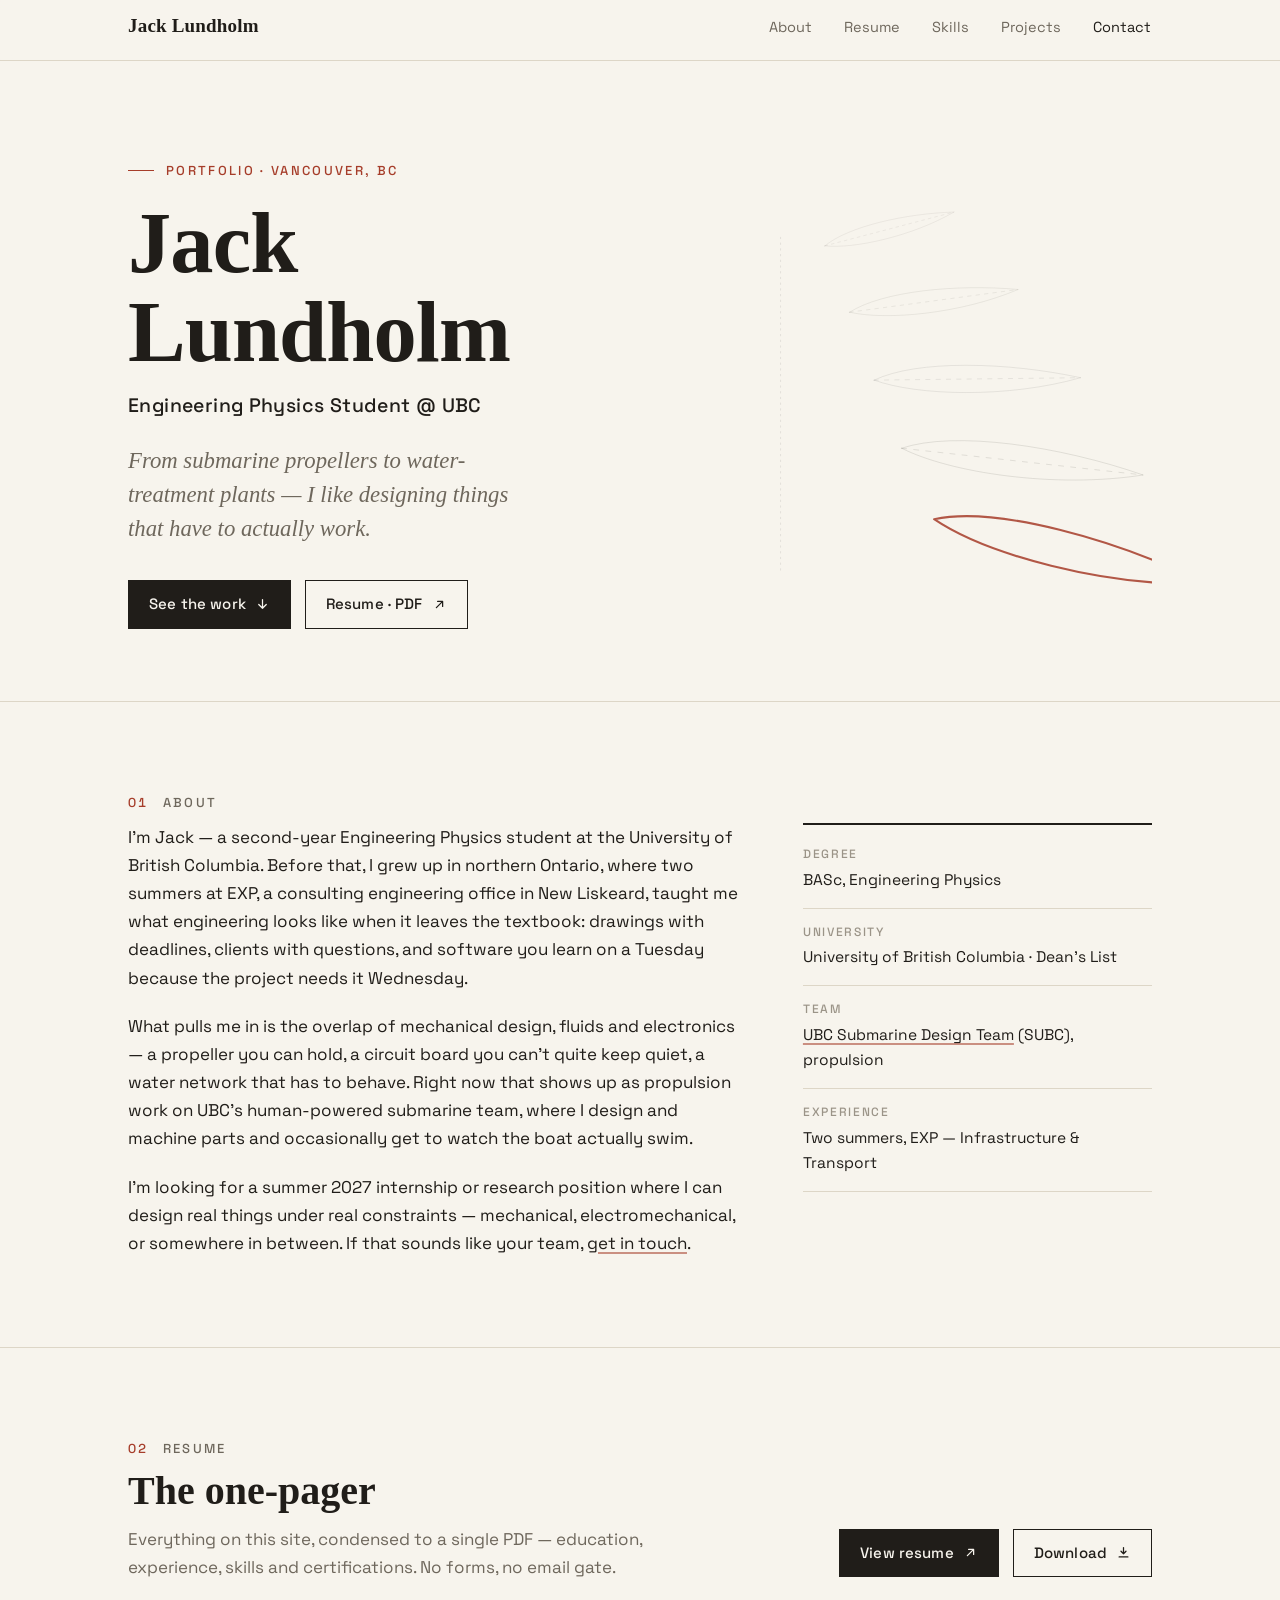
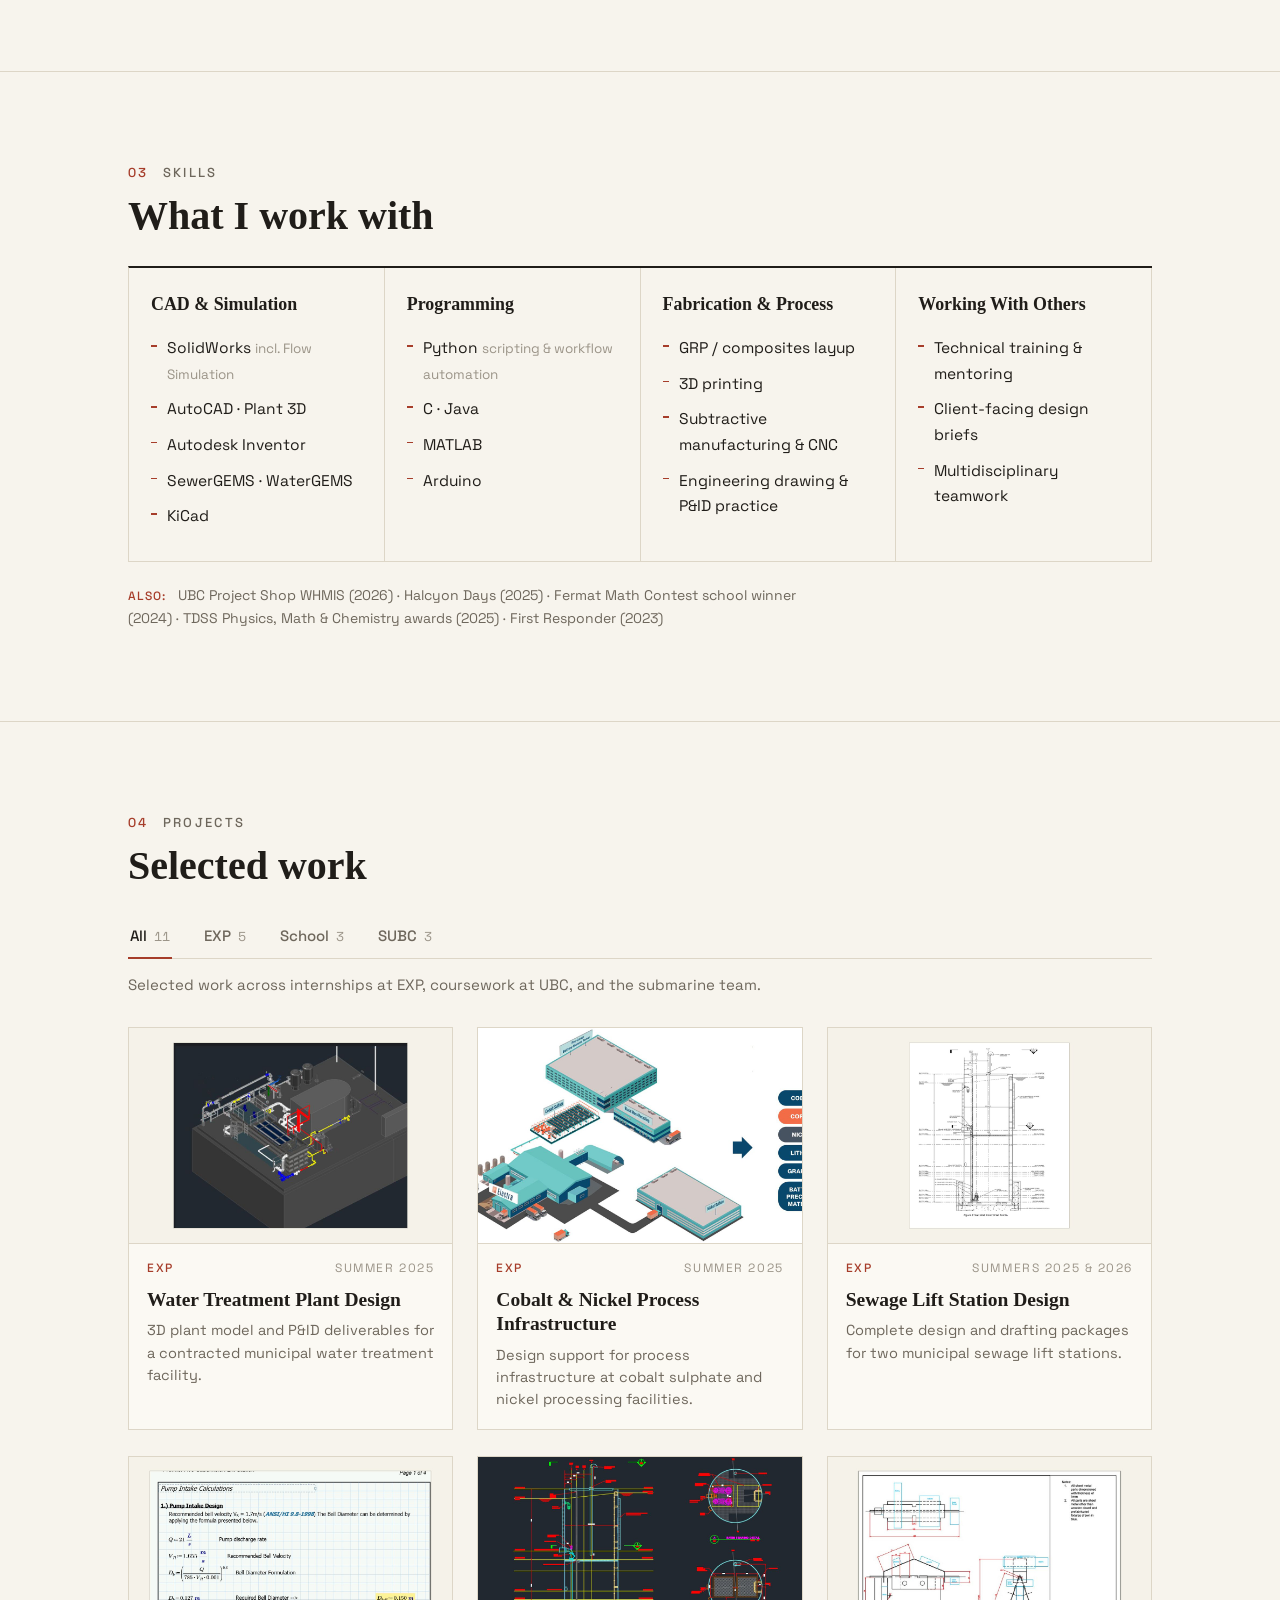
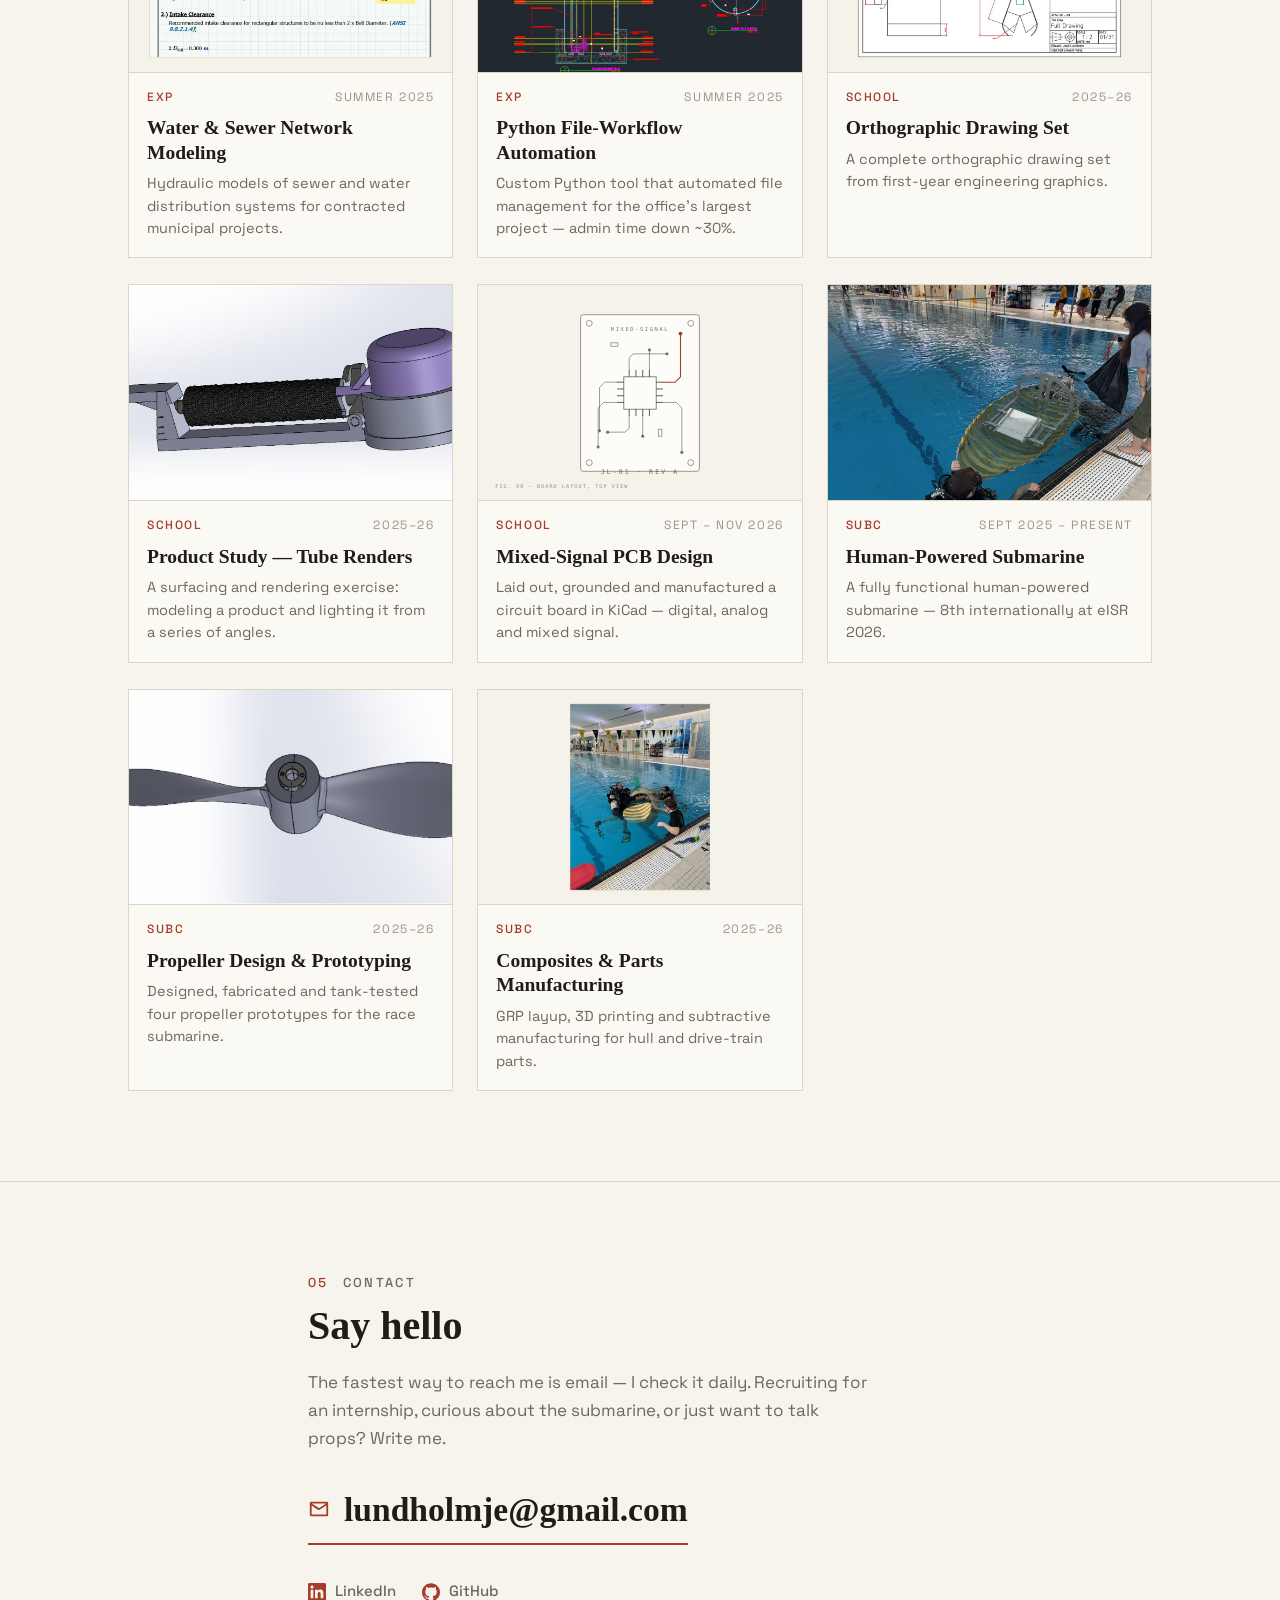
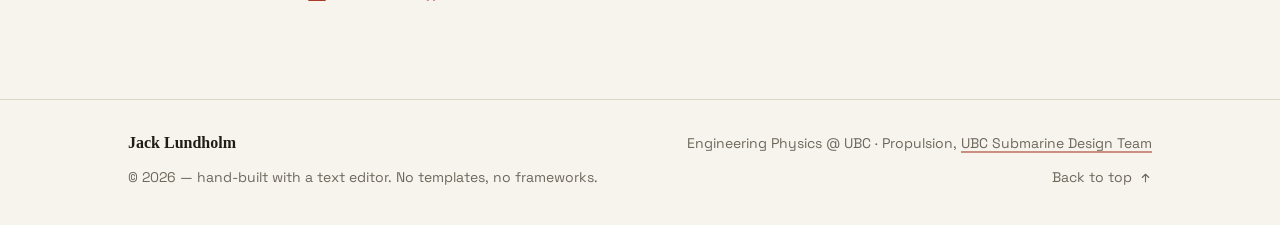
==== commit 05375cff: "Rebuild portfolio as hand-crafted static site - Editorial single-page layout: Fraunces + Space Grote" ====
--- a/index.html
+++ b/index.html
@@ -1,608 +1,288 @@
 <!DOCTYPE html>
 <html lang="en">
 <head>
-    <meta charset="utf-8">
-    <meta name="viewport" content="width=device-width, initial-scale=1, shrink-to-fit=no">
-    
-    <!-- SEO Meta Tags -->
-    <meta name="description" content="Your description">
-    <meta name="author" content="Your name">
-
-    <!-- OG Meta Tags to improve the way the post looks when you share the page on Facebook, Twitter, LinkedIn -->
-	<meta property="og:site_name" content="" /> <!-- website name -->
-	<meta property="og:site" content="" /> <!-- website link -->
-	<meta property="og:title" content=""/> <!-- title shown in the actual shared post -->
-	<meta property="og:description" content="" /> <!-- description shown in the actual shared post -->
-	<meta property="og:image" content="" /> <!-- image link, make sure it's jpg -->
-	<meta property="og:url" content="" /> <!-- where do you want your post to link to -->
-	<meta name="twitter:card" content="summary_large_image"> <!-- to have large image post format in Twitter -->
-
-    <!-- Webpage Title -->
-    <title>Mark Webpage Title</title>
-    
-    <!-- Styles -->
-    <link rel="preconnect" href="https://fonts.gstatic.com">
-    <link href="https://fonts.googleapis.com/css2?family=Open+Sans:ital,wght@0,400;0,600;0,700;1,400&family=Poppins:wght@600&display=swap" rel="stylesheet">
-    <link href="css/bootstrap.css" rel="stylesheet">
-    <link href="css/fontawesome-all.css" rel="stylesheet">
-	<link href="css/styles.css" rel="stylesheet">
-	
-	<!-- Favicon  -->
-    <link rel="icon" href="images/favicon.png">
+<meta charset="utf-8">
+<meta name="viewport" content="width=device-width, initial-scale=1">
+<title>Jack Lundholm — Engineering Physics @ UBC</title>
+<meta name="description" content="Portfolio of Jack Lundholm, Engineering Physics student at UBC — internship work at EXP, engineering coursework, and the UBC Submarine Design Team.">
+<meta name="theme-color" content="#F7F4ED">
+<meta property="og:title" content="Jack Lundholm — Engineering Physics @ UBC">
+<meta property="og:description" content="Submarine propellers, water-treatment plants, circuit boards — projects that have to actually work.">
+<meta property="og:type" content="website">
+<link rel="icon" href="favicon.svg" type="image/svg+xml">
+<link rel="preload" href="webfonts/spacegrotesk-latin.woff2" as="font" type="font/woff2" crossorigin>
+<link rel="preload" href="webfonts/fraunces-latin.woff2" as="font" type="font/woff2" crossorigin>
+<link rel="stylesheet" href="css/main.css">
 </head>
-<body data-spy="scroll" data-target=".fixed-top">
-    
-    <!-- Navigation -->
-    <nav class="navbar navbar-expand-lg fixed-top navbar-dark">
-        <div class="container">
-            
-            <!-- Image Logo -->
-            <a class="navbar-brand logo-image" href="index.html"><img src="images/logo.svg" alt="alternative"></a>  
-
-            <!-- Text Logo - Use this if you don't have a graphic logo -->
-            <!-- <a class="navbar-brand logo-text page-scroll" href="index.html">Mark</a> -->
-
-            <button class="navbar-toggler p-0 border-0" type="button" data-toggle="offcanvas">
-                <span class="navbar-toggler-icon"></span>
-            </button>
-
-            <div class="navbar-collapse offcanvas-collapse" id="navbarsExampleDefault">
-                <ul class="navbar-nav ml-auto">
-                    <li class="nav-item">
-                        <a class="nav-link page-scroll" href="#header">Home <span class="sr-only">(current)</span></a>
-                    </li>
-                    <li class="nav-item">
-                        <a class="nav-link page-scroll" href="#about">About</a>
-                    </li>
-                    <li class="nav-item">
-                        <a class="nav-link page-scroll" href="#services">Services</a>
-                    </li>
-                    <li class="nav-item dropdown">
-                        <a class="nav-link dropdown-toggle" href="#" id="dropdown01" data-toggle="dropdown" aria-haspopup="true" aria-expanded="false">Drop</a>
-                        <div class="dropdown-menu" aria-labelledby="dropdown01">
-                            <a class="dropdown-item page-scroll" href="project.html">Project Details</a>
-                            <div class="dropdown-divider"></div>
-                            <a class="dropdown-item page-scroll" href="terms.html">Terms Conditions</a>
-                            <div class="dropdown-divider"></div>
-                            <a class="dropdown-item page-scroll" href="privacy.html">Privacy Policy</a>
-                        </div>
-                    </li>
-                    <li class="nav-item">
-                        <a class="nav-link page-scroll" href="#contact">Contact</a>
-                    </li>
-                </ul>
-                <span class="nav-item social-icons">
-                    <span class="fa-stack">
-                        <a href="#your-link">
-                            <i class="fas fa-circle fa-stack-2x"></i>
-                            <i class="fab fa-facebook-f fa-stack-1x"></i>
-                        </a>
-                    </span>
-                    <span class="fa-stack">
-                        <a href="#your-link">
-                            <i class="fas fa-circle fa-stack-2x"></i>
-                            <i class="fab fa-twitter fa-stack-1x"></i>
-                        </a>
-                    </span>
-                </span>
-            </div> <!-- end of navbar-collapse -->
-        </div> <!-- end of container -->
-    </nav> <!-- end of navbar -->
-    <!-- end of navigation -->
-
-
-    <!-- Header -->
-    <header id="header" class="header">
-        <div class="container">
-            <div class="row">
-                <div class="col-lg-6">
-                    <div class="text-container">
-                        <h1 class="h1-large">I love to create beautiful and efficient websites</h1>
-                        <a class="btn-solid-lg page-scroll" href="#about">Discover</a>
-                        <a class="btn-outline-lg page-scroll" href="#contact"><i class="fas fa-user"></i>Contact Me</a>
-                    </div> <!-- end of text-container -->
-                </div> <!-- end of col -->
-            </div> <!-- end of row -->
-        </div> <!-- end of container -->
-    </header> <!-- end of header -->
-    <!-- end of header -->
-
-
-    <!-- About-->
-    <div id="about" class="basic-1 bg-gray">
-        <div class="container">
-            <div class="row">
-                <div class="col-lg-4">
-                    <div class="text-container first">
-                        <h2>Hi there I'm Mark,</h2>
-                        <p>And I love to create beautiful and efficient websites for my customers. I love going through the entire process with the customer from concept, to design and then development and launch</p>
-                    </div> <!-- end of text-container -->
-                </div> <!-- end of col -->
-                <div class="col-lg-4">
-                    <div class="text-container second">
-                        <div class="time">2019 - PRESENT</div>
-                        <h6>Freelance Web Developer</h6>
-                        <p>Working happily on my own web projects</p>
-                        <div class="time">2018 - 2019</div>
-                        <h6>Lead Web Developer</h6>
-                        <p>Beautiful project for a major digital agency</p>
-                    </div> <!-- end of text-container -->
-                </div> <!-- end of col -->
-                <div class="col-lg-4">
-                    <div class="text-container third">
-                        <div class="time">2017 - 2018</div>
-                        <h6>Senior Web Designer</h6>
-                        <p>Inhouse web designer for ecommerce firm</p>
-                        <div class="time">2016 - 2017</div>
-                        <h6>Junior Web Designer</h6>
-                        <p>Junior web designer for small web agency</p>
-                    </div> <!-- end of text-container -->
-                </div> <!-- end of col -->
-            </div> <!-- end of row -->
-        </div> <!-- end of container -->
-    </div> <!-- end of basic-1 -->
-    <!-- end of about -->
-
-
-    <!-- Services -->
-    <div id="services" class="basic-2">
-        <div class="container">
-            <div class="row">
-                <div class="col-lg-12">
-                    <h2 class="h2-heading">Offered services</h2>
-                    <p class="p-heading">Web design and development have been my bread and butter for more than 5 years. During that time I've discovered that I can help startups and companies with the following services</p>
-                </div> <!-- end of col -->
-            </div> <!-- end of row -->
-            <div class="row">
-                <div class="col-lg-4">
-                    <div class="text-box">
-                        <i class="far fa-gem"></i>
-                        <h4>DESIGN</h4>
-                        <p>Successful online projects start with good design. It establishes a solid foundation for future development and allows for long term growth</p>
-                    </div> <!-- end of text-box -->
-                </div> <!-- end of col -->
-                <div class="col-lg-4">
-                    <div class="text-box">
-                        <i class="fas fa-code"></i>
-                        <h4>DEVELOPMENT</h4>
-                        <p>I can code my own designs or even use the customer's design as base. My focus is to generate clean code that's well structured for reliability</p>
-                    </div> <!-- end of text-box -->
-                </div> <!-- end of col -->
-                <div class="col-lg-4">
-                    <div class="text-box">
-                        <i class="fas fa-tv"></i>
-                        <h4>BASIC SEO</h4>
-                        <p>i can setup your project to use basic SEO principles which will push your project to the first page on search engines and save you ads money</p>
-                    </div> <!-- end of text-box -->
-                </div> <!-- end of col -->
-            </div> <!-- end of row -->
-        </div> <!-- end of container -->
-    </div> <!-- end of basic-2 -->
-    <!-- end of services -->
-
-
-    <!-- Details -->
-	<div class="split">
-		<div class="area-1">
-		</div><!-- end of area-1 on same line and no space between comments to eliminate margin white space --><div class="area-2 bg-gray">
-            <div class="container">    
-                <div class="row">
-                    <div class="col-lg-12">     
-                        
-                        <!-- Text Container -->
-                        <div class="text-container">
-                            <h2>Why Work With Me</h2>
-                            <p>I am a great communicator and love to invest the necessary time to understand the customer's problem very well</p>
-                            <h5>DESIGN TOOLS</h5>
-                            <p>My favorite design tools are Photoshop and Illustrator but I can create designs in Figma, Sketch and Adobe XD too</p>
-                            <h5>DEVELOPMENT SKILLS</h5>
-                            <p>I am familiar and work on a daily basis with HTML, CSS, JavaScript, Bootstrap and other modern frameworks</p>
-                            
-                            <div class="icons-container">
-                                <img src="images/details-icon-photoshop.png" alt="alternative">
-                                <img src="images/details-icon-illustrator.png" alt="alternative">
-                                <img src="images/details-icon-html.png" alt="alternative">
-                                <img src="images/details-icon-css.png" alt="alternative">
-                                <img src="images/details-icon-bootstrap.png" alt="alternative">
-                                <img src="images/details-icon-javascript.png" alt="alternative">
-                            </div> <!-- end of icons-container -->
-                        </div> <!-- end of text-container -->
-                        <!-- end of text container -->
-
-                    </div> <!-- end of col -->
-                </div> <!-- end of row -->
-            </div> <!-- end of container -->
-		</div> <!-- end of area-2 -->
-    </div> <!-- end of split -->
-    <!-- end of details -->
-
-
-    <!-- Projects -->
-    <div id="projects" class="basic-3">
-        <div class="container">
-            <div class="row">
-                <div class="col-lg-12">
-                    <h2 class="h2-heading">Delivered projects</h2>
-                    <p class="p-heading">Listed below are some of the most representative projects I've worked on. They range from basic web design for presentation sites to advanced web development for online shops</p>
-                </div> <!-- end of col -->
-            </div> <!-- end of row -->
-            <div class="row">
-                <div class="col-lg-12">
-                    <div class="text-container">
-                        <div class="image-container">
-                            <a href="project.html">
-                                <img class="img-fluid" src="images/project-1.jpg" alt="alternative">
-                            </a>
-                        </div> <!-- end of image-container -->
-                        <p><strong>For:</strong> Jumbotron, <strong>Project:</strong> web design for their corporate websites and landing pages for marketing campaigns <a class="blue" href="project.html">details</a></p>
-                    </div> <!-- end of text-container -->
-                    <div class="text-container">
-                        <div class="image-container">
-                            <a href="project.html">
-                                <img class="img-fluid" src="images/project-2.jpg" alt="alternative">
-                            </a>
-                        </div> <!-- end of image-container -->
-                        <p><strong>For:</strong> Carsrepo, <strong>Project:</strong> designed and developed modern platform for purchasing second hand cars online <a class="blue" href="project.html">details</a></p>
-                    </div> <!-- end of text-container -->
-                    <div class="text-container">
-                        <div class="image-container">
-                            <a href="project.html">
-                                <img class="img-fluid" src="images/project-3.jpg" alt="alternative">
-                            </a>
-                        </div> <!-- end of image-container -->
-                        <p><strong>For:</strong> Truevideo, <strong>Project:</strong> created a custom video editing and upload web app for this awesome team <a class="blue" href="project.html">details</a></p>
-                    </div> <!-- end of text-container -->
-                    <div class="text-container">
-                        <div class="image-container">
-                            <a href="project.html">
-                                <img class="img-fluid" src="images/project-4.jpg" alt="alternative">
-                            </a>
-                        </div> <!-- end of image-container -->
-                        <p><strong>For:</strong> Evolosim, <strong>Project:</strong> complete redesign of their corporate website and platform update for their online shop <a class="blue" href="project.html">details</a></p>
-                    </div> <!-- end of text-container -->
-                </div> <!-- end of col -->
-            </div> <!-- end of row -->
-        </div> <!-- end of container -->
-    </div> <!-- end of basic-3 -->
-    <!-- end of projects -->
-
-
-    <!-- Works -->
-    <div class="basic-4">
-        <div class="container">
-            <div class="row">
-                <div class="col-lg-4">
-                    <div class="text-container">
-                        <div class="image-container">
-                            <a href="project.html">
-                                <img class="img-fluid" src="images/work-1.jpg" alt="alternative">
-                            </a>
-                        </div> <!-- end of image-container -->
-                        <p><strong>For:</strong> Zigoland, <strong>Project:</strong> started a new website from ground up for a new product <a class="blue" href="project.html">details</a></p>
-                    </div> <!-- end of text-container -->
-                </div> <!-- end of col -->
-                <div class="col-lg-4">
-                    <div class="text-container">
-                        <div class="image-container">
-                            <a href="project.html">
-                                <img class="img-fluid" src="images/work-2.jpg" alt="alternative">
-                            </a>
-                        </div> <!-- end of image-container -->
-                        <p><strong>For:</strong> Visodream, <strong>Project:</strong> developed a new forum for the Visodream community <a class="blue" href="project.html">details</a></p>
-                    </div> <!-- end of text-container -->
-                </div> <!-- end of col -->
-                <div class="col-lg-4">
-                    <div class="text-container">
-                        <div class="image-container">
-                            <a href="project.html">
-                                <img class="img-fluid" src="images/work-3.jpg" alt="alternative">
-                            </a>
-                        </div> <!-- end of image-container -->
-                        <p><strong>For:</strong> Primoday, <strong>Project:</strong> complete redesign of their corporate website and platform <a class="blue" href="project.html">details</a></p>
-                    </div> <!-- end of text-container -->
-                </div> <!-- end of col -->
-            </div> <!-- end of row -->
-            <div class="row">
-                <div class="col-lg-4">
-                    <div class="text-container">
-                        <div class="image-container">
-                            <a href="project.html">
-                                <img class="img-fluid" src="images/work-4.jpg" alt="alternative">
-                            </a>
-                        </div> <!-- end of image-container -->
-                        <p><strong>For:</strong> Nextlite, <strong>Project:</strong> created a custom video editing and upload web app <a class="blue" href="project.html">details</a></p>
-                    </div> <!-- end of text-container -->
-                </div> <!-- end of col -->
-                <div class="col-lg-4">
-                    <div class="text-container">
-                        <div class="image-container">
-                            <a href="project.html">
-                                <img class="img-fluid" src="images/work-5.jpg" alt="alternative">
-                            </a>
-                        </div> <!-- end of image-container -->
-                        <p><strong>For:</strong> Syncnow, <strong>Project:</strong> web design for their corporate websites and landing pages <a class="blue" href="project.html">details</a></p>
-                    </div> <!-- end of text-container -->
-                </div> <!-- end of col -->
-                <div class="col-lg-4">
-                    <div class="text-container">
-                        <div class="image-container">
-                            <a href="project.html">
-                                <img class="img-fluid" src="images/work-6.jpg" alt="alternative">
-                            </a>
-                        </div> <!-- end of image-container -->
-                        <p><strong>For:</strong> Shifter, <strong>Project:</strong> started a new website from ground up for a new product <a class="blue" href="project.html">details</a></p>
-                    </div> <!-- end of text-container -->
-                </div> <!-- end of col -->
-            </div> <!-- end of row -->
-        </div> <!-- end of container -->
-    </div> <!-- end of basic-4 -->
-    <!-- end of works -->
-
-
-    <!-- Testimonials -->
-    <div class="cards-1">
-        <div class="container">
-            <div class="row">
-                <div class="col-lg-12">
-                    <h2 class="h2-heading">A few words from people that chose to work with me</h2>
-                </div> <!-- end of col -->
-            </div> <!-- end of row -->
-            <div class="row">
-                <div class="col-lg-12">
-                    
-                    <!-- Card -->
-                    <div class="card">
-                        <div class="card-body">
-                            <p class="testimonial-text">“Mark is a skilled developer which will do everything possible to deliver the project on time and I really appreciate that”</p>
-                            <div class="details">
-                                <img src="images/testimonial-1.jpg" alt="alternative">
-                                <div class="text">
-                                    <div class="testimonial-author">Samantha Bloom</div>
-                                    <div class="occupation">Team Leader - Syncnow</div>
-                                </div> <!-- end of text -->
-                            </div> <!-- end of testimonial-details -->
-                        </div>
-                    </div>
-                    <!-- end of card -->
-
-                    <!-- Card -->
-                    <div class="card">
-                        <div class="card-body">
-                            <p class="testimonial-text">“Loved to work with Mark he's such an awesome developer with great attention to details. He also has a great eye for design”</p>
-                            <div class="details">
-                                <img src="images/testimonial-2.jpg" alt="alternative">
-                                <div class="text">
-                                    <div class="testimonial-author">John Rowling</div>
-                                    <div class="occupation">Marketing Manager - Nexlite</div>
-                                </div> <!-- end of text -->
-                            </div> <!-- end of testimonial-details -->
-                        </div>
-                    </div>
-                    <!-- end of card -->
-
-                    <!-- Card -->
-                    <div class="card">
-                        <div class="card-body">
-                            <p class="testimonial-text">“So glad we started working with Mark. We've used many times his design and development skills for our inhouse online projects”</p>
-                            <div class="details">
-                                <img src="images/testimonial-3.jpg" alt="alternative">
-                                <div class="text">
-                                    <div class="testimonial-author">Lana Smith</div>
-                                    <div class="occupation">General Manager - Shifter</div>
-                                </div> <!-- end of text -->
-                            </div> <!-- end of testimonial-details -->
-                        </div>
-                    </div>
-                    <!-- end of card -->
-
-                </div> <!-- end of col -->
-            </div> <!-- end of row -->
-        </div> <!-- end of container -->
-    </div> <!-- end of cards-1 -->
-    <!-- end of testimonials -->
-
-
-    <!-- Section Divider -->
+<body>
+
+<a class="skip-link" href="#main">Skip to content</a>
+
+<!-- ============ NAV ============ -->
+<header class="site-nav">
+  <div class="container nav-inner">
+    <a class="brand" href="#top">Jack&nbsp;Lundholm</a>
+    <nav aria-label="Site sections">
+      <ul class="nav-links">
+        <li><a href="#about">About</a></li>
+        <li><a href="#resume">Resume</a></li>
+        <li><a href="#skills">Skills</a></li>
+        <li><a href="#projects">Projects</a></li>
+        <li><a href="#contact">Contact</a></li>
+      </ul>
+    </nav>
+  </div>
+</header>
+
+<main id="main">
+<span id="top"></span>
+
+  <!-- ============ HERO ============ -->
+  <section class="hero" aria-label="Introduction">
+    <div class="container hero-grid">
+      <div class="hero-copy">
+        <p class="kicker">Portfolio · Vancouver, BC</p>
+        <h1>Jack Lundholm</h1>
+        <p class="identity">Engineering Physics Student @ UBC</p>
+        <p class="tagline">From submarine propellers to water-treatment plants — I like designing things that have to actually&nbsp;work.</p>
+        <div class="hero-actions">
+          <a class="btn" href="#projects">See the work
+            <svg viewBox="0 0 24 24" width="15" height="15" aria-hidden="true"><path d="M12 4v14m0 0l-6-6m6 6l6-6" fill="none" stroke="currentColor" stroke-width="2" stroke-linecap="round" stroke-linejoin="round"/></svg>
+          </a>
+          <a class="btn btn-ghost" href="resume/Jack-Lundholm-Resume.pdf" target="_blank" rel="noopener">Resume&nbsp;·&nbsp;PDF
+            <svg viewBox="0 0 24 24" width="15" height="15" aria-hidden="true"><path d="M7 17L17 7M9 7h8v8" fill="none" stroke="currentColor" stroke-width="2" stroke-linecap="round" stroke-linejoin="round"/></svg>
+          </a>
+        </div>
+      </div>
+
+      <!-- stacked propeller blade sections, drawn as a drafting figure -->
+      <svg class="hero-figure" viewBox="0 0 560 620" aria-hidden="true" focusable="false">
+        <g fill="none" stroke-linecap="round" stroke-linejoin="round">
+          <g stroke="#201D19" stroke-opacity="0.14">
+            <g transform="translate(70,110) rotate(-14) scale(0.55)">
+              <path d="M 60 0 C 130 -34, 280 -30, 400 -4 C 281 30, 131 26, 60 0 Z"/>
+              <path d="M 60 0 L 400 -4" stroke-dasharray="7 10"/>
+            </g>
+            <g transform="translate(95,200) rotate(-7) scale(0.7)">
+              <path d="M 60 0 C 130 -34, 280 -30, 400 -4 C 281 30, 131 26, 60 0 Z"/>
+              <path d="M 60 0 L 400 -4" stroke-dasharray="7 10"/>
+            </g>
+            <g transform="translate(120,290) scale(0.85)">
+              <path d="M 60 0 C 130 -34, 280 -30, 400 -4 C 281 30, 131 26, 60 0 Z"/>
+              <path d="M 60 0 L 400 -4" stroke-dasharray="7 10"/>
+            </g>
+            <g transform="translate(150,378) rotate(7)">
+              <path d="M 60 0 C 130 -34, 280 -30, 400 -4 C 281 30, 131 26, 60 0 Z"/>
+              <path d="M 60 0 L 400 -4" stroke-dasharray="7 10"/>
+            </g>
+          </g>
+          <g stroke="#A63D2A" stroke-opacity="0.85" stroke-width="2.5">
+            <g transform="translate(188,468) rotate(14) scale(1.15)">
+              <path d="M 60 0 C 130 -34, 280 -30, 400 -4 C 281 30, 131 26, 60 0 Z"/>
+            </g>
+          </g>
+          <path d="M 40 90 L 40 560" stroke="#201D19" stroke-opacity="0.12" stroke-dasharray="2 6"/>
+        </g>
+      </svg>
+    </div>
+  </section>
+
+  <!-- ============ ABOUT ============ -->
+  <section id="about" class="section">
     <div class="container">
-        <div class="row">
-            <div class="col-lg-12">
-                <hr class="section-divider">
-            </div> <!-- end of col -->
-        </div> <!-- end of row -->
-    </div> <!-- end of container -->
-    <!-- end of section divider -->
-
-
-    <!-- Questions -->
-    <div class="accordion-1">
-        <div class="container">
-            <div class="row">
-                <div class="col-lg-12">
-                    <h2 class="h2-heading">Frequent questions</h2>
-                </div> <!-- end of col -->
-            </div> <!-- end of row -->
-            <div class="row">
-                <div class="col-lg-12">
-
-                    <div class="accordion" id="accordionExample">
-                        <div class="card">
-                            <div class="card-header" id="headingOne">
-                                <button class="btn btn-link btn-block text-left" type="button" data-toggle="collapse" data-target="#collapseOne" aria-expanded="true" aria-controls="collapseOne">
-                                    How can I contact you and quickly get a quote for my online project?
-                                </button>
-                            </div>
-                            <div id="collapseOne" class="collapse show" aria-labelledby="headingOne" data-parent="#accordionExample">
-                                <div class="card-body">
-                                    The best way to reach me is through the contact form of by messaging me on my social media accounts. For a fast quote make sure your provide many project details
-                                </div>
-                            </div>
-                        </div>
-                        <div class="card">
-                            <div class="card-header" id="headingTwo">
-                                <button class="btn btn-link btn-block text-left collapsed" type="button" data-toggle="collapse" data-target="#collapseTwo" aria-expanded="false" aria-controls="collapseTwo">
-                                    Do you create designs from the ground up or you are using themes?
-                                </button>
-                            </div>
-                            <div id="collapseTwo" class="collapse" aria-labelledby="headingTwo" data-parent="#accordionExample">
-                                <div class="card-body">
-                                    The best way to reach me is through the contact form of by messaging me on my social media accounts. For a fast quote make sure your provide many project details
-                                </div>
-                            </div>
-                        </div>
-                        <div class="card">
-                            <div class="card-header" id="headingThree">
-                                <button class="btn btn-link btn-block text-left collapsed" type="button" data-toggle="collapse" data-target="#collapseThree" aria-expanded="false" aria-controls="collapseThree">
-                                    Will I receive any included maintenance or warranty after project delivery?
-                                </button>
-                            </div>
-                            <div id="collapseThree" class="collapse" aria-labelledby="headingThree" data-parent="#accordionExample">
-                                <div class="card-body">
-                                    The best way to reach me is through the contact form of by messaging me on my social media accounts. For a fast quote make sure your provide many project details
-                                </div>
-                            </div>
-                        </div>
-                        <div class="card">
-                            <div class="card-header" id="headingFour">
-                                <button class="btn btn-link btn-block text-left collapsed" type="button" data-toggle="collapse" data-target="#collapseFour" aria-expanded="false" aria-controls="collapseFour">
-                                    If something goes wrong with the project can I have my money back?
-                                </button>
-                            </div>
-                            <div id="collapseFour" class="collapse" aria-labelledby="headingFour" data-parent="#accordionExample">
-                                <div class="card-body">
-                                    The best way to reach me is through the contact form of by messaging me on my social media accounts. For a fast quote make sure your provide many project details
-                                </div>
-                            </div>
-                        </div>
-                        <div class="card">
-                            <div class="card-header" id="headingFive">
-                                <button class="btn btn-link btn-block text-left collapsed" type="button" data-toggle="collapse" data-target="#collapseFive" aria-expanded="false" aria-controls="collapseFive">
-                                    What's your preferred method of payment and do you need an advance?
-                                </button>
-                            </div>
-                            <div id="collapseFive" class="collapse" aria-labelledby="headingFive" data-parent="#accordionExample">
-                                <div class="card-body">
-                                    The best way to reach me is through the contact form of by messaging me on my social media accounts. For a fast quote make sure your provide many project details
-                                </div>
-                            </div>
-                        </div>
-                    </div> <!-- end of accordion -->
-
-                </div> <!-- end of col -->
-            </div> <!-- end of row -->
-        </div> <!-- end of container -->
-    </div> <!-- end of accordion-1 -->
-    <!-- end of questions -->
-
-
-    <!-- Contact -->
-    <div id="contact" class="form-1 bg-gray">
-        <div class="container">
-            <div class="row">
-                <div class="col-lg-12">
-                    <h2>Contact details</h2>
-                    <p class="p-heading">For any type of online project please don't hesitate to get in touch with me. The fastest way is to send me your message using the following email <a class="blue no-line" href="#your-link">contact@domain.com</a></p>
-                </div> <!-- end of col -->
-            </div> <!-- end of row -->
-            <div class="row">
-                <div class="col-lg-12">
-                    
-                    <!-- Contact Form -->
-                    <form id="contactForm">
-                        <div class="form-group">
-                            <input type="text" class="form-control-input" id="cname" required>
-                            <label class="label-control" for="cname">Name</label>
-                        </div>
-                        <div class="form-group">
-                            <input type="email" class="form-control-input" id="cemail" required>
-                            <label class="label-control" for="cemail">Email</label>
-                        </div>
-                        <div class="form-group">
-                            <textarea class="form-control-textarea" id="cmessage" required></textarea>
-                            <label class="label-control" for="cmessage">Project details</label>
-                        </div>
-                        <div class="form-group">
-                            <button type="submit" class="form-control-submit-button">Submit</button>
-                        </div>
-                    </form>
-                    <!-- end of contact form -->
-
-                </div> <!-- end of col -->
-            </div> <!-- end of row -->
-        </div> <!-- end of container -->
-    </div> <!-- end of form-1 -->  
-    <!-- end of contact -->
-
-
-    <!-- Footer -->
-    <div class="footer bg-gray">
-        <div class="container">
-            <div class="row">
-                <div class="col-lg-12">
-                    <div class="social-container">
-                        <span class="fa-stack">
-                            <a href="#your-link">
-                                <i class="fas fa-circle fa-stack-2x"></i>
-                                <i class="fab fa-facebook-f fa-stack-1x"></i>
-                            </a>
-                        </span>
-                        <span class="fa-stack">
-                            <a href="#your-link">
-                                <i class="fas fa-circle fa-stack-2x"></i>
-                                <i class="fab fa-twitter fa-stack-1x"></i>
-                            </a>
-                        </span>
-                        <span class="fa-stack">
-                            <a href="#your-link">
-                                <i class="fas fa-circle fa-stack-2x"></i>
-                                <i class="fab fa-pinterest-p fa-stack-1x"></i>
-                            </a>
-                        </span>
-                        <span class="fa-stack">
-                            <a href="#your-link">
-                                <i class="fas fa-circle fa-stack-2x"></i>
-                                <i class="fab fa-instagram fa-stack-1x"></i>
-                            </a>
-                        </span>
-                        <span class="fa-stack">
-                            <a href="#your-link">
-                                <i class="fas fa-circle fa-stack-2x"></i>
-                                <i class="fab fa-youtube fa-stack-1x"></i>
-                            </a>
-                        </span>
-                    </div> <!-- end of social-container -->
-                </div> <!-- end of col -->
-            </div> <!-- end of row -->
-        </div> <!-- end of container -->
-    </div> <!-- end of footer -->  
-    <!-- end of footer -->
-
-
-    <!-- Copyright -->
-    <div class="copyright bg-gray">
-        <div class="container">
-            <div class="row">
-                <div class="col-lg-12">
-                    <p class="p-small">Copyright © <a class="no-line" href="#your-link">Your name</a></p>
-                </div> <!-- end of col -->
-            </div> <!-- enf of row -->
-        </div> <!-- end of container -->
-
-        <div class="container">
-            <div class="row">
-                <div class="col-lg-12">
-                    <p class="p-small">Distributed By <a class="no-line" href="https://themewagon.com/">Themewagon</a></p>
-                </div> <!-- end of col -->
-            </div> <!-- enf of row -->
-        </div> <!-- end of container -->
-        
-    </div> <!-- end of copyright --> 
-    <!-- end of copyright -->
-    
-    	
-    <!-- Scripts -->
-    <script src="js/jquery.min.js"></script> <!-- jQuery for Bootstrap's JavaScript plugins -->
-    <script src="js/bootstrap.min.js"></script> <!-- Bootstrap framework -->
-    <script src="js/jquery.easing.min.js"></script> <!-- jQuery Easing for smooth scrolling between anchors -->
-    <script src="js/scripts.js"></script> <!-- Custom scripts -->
+      <p class="sec-index"><span>01</span>About</p>
+      <div class="about-grid">
+        <div class="about-copy">
+          <p>I’m Jack — a second-year Engineering Physics student at the University of British Columbia. Before that, I grew up in northern Ontario, where two summers at EXP, a consulting engineering office in New Liskeard, taught me what engineering looks like when it leaves the textbook: drawings with deadlines, clients with questions, and software you learn on a Tuesday because the project needs it Wednesday.</p>
+          <p>What pulls me in is the overlap of mechanical design, fluids and electronics — a propeller you can hold, a circuit board you can’t quite keep quiet, a water network that has to behave. Right now that shows up as propulsion work on UBC’s human-powered submarine team, where I design and machine parts and occasionally get to watch the boat actually swim.</p>
+          <p>I’m looking for a summer 2027 internship or research position where I can design real things under real constraints — mechanical, electromechanical, or somewhere in between. If that sounds like your team, <a href="#contact">get in touch</a>.</p>
+        </div>
+        <aside class="about-facts" aria-label="Quick facts">
+          <dl>
+            <div><dt>Degree</dt><dd>BASc, Engineering Physics</dd></div>
+            <div><dt>University</dt><dd>University of British Columbia · Dean’s List</dd></div>
+            <div><dt>Team</dt><dd><a href="https://subc.ca" target="_blank" rel="noopener">UBC Submarine Design Team</a> (SUBC), propulsion</dd></div>
+            <div><dt>Experience</dt><dd>Two summers, EXP — Infrastructure &amp; Transport</dd></div>
+          </dl>
+        </aside>
+      </div>
+    </div>
+  </section>
+
+  <!-- ============ RESUME ============ -->
+  <section id="resume" class="section">
+    <div class="container resume-band">
+      <div>
+        <p class="sec-index"><span>02</span>Resume</p>
+        <h2 class="sec-title">The one-pager</h2>
+        <p class="resume-note">Everything on this site, condensed to a single PDF — education, experience, skills and certifications. No forms, no email gate.</p>
+      </div>
+      <div class="resume-actions">
+        <a class="btn" href="resume/Jack-Lundholm-Resume.pdf" target="_blank" rel="noopener">View resume
+          <svg viewBox="0 0 24 24" width="15" height="15" aria-hidden="true"><path d="M7 17L17 7M9 7h8v8" fill="none" stroke="currentColor" stroke-width="2" stroke-linecap="round" stroke-linejoin="round"/></svg>
+        </a>
+        <a class="btn btn-ghost" href="resume/Jack-Lundholm-Resume.pdf" download="Jack-Lundholm-Resume.pdf">Download
+          <svg viewBox="0 0 24 24" width="15" height="15" aria-hidden="true"><path d="M12 4v10m0 0l-4-4m4 4l4-4M5 19h14" fill="none" stroke="currentColor" stroke-width="2" stroke-linecap="round" stroke-linejoin="round"/></svg>
+        </a>
+      </div>
+    </div>
+  </section>
+
+  <!-- ============ SKILLS ============ -->
+  <section id="skills" class="section">
+    <div class="container">
+      <p class="sec-index"><span>03</span>Skills</p>
+      <h2 class="sec-title">What I work with</h2>
+      <div class="skills-grid">
+        <section class="skill-group">
+          <h3>CAD &amp; Simulation</h3>
+          <ul>
+            <li>SolidWorks <span class="skill-note">incl. Flow Simulation</span></li>
+            <li>AutoCAD · Plant 3D</li>
+            <li>Autodesk Inventor</li>
+            <li>SewerGEMS · WaterGEMS</li>
+            <li>KiCad</li>
+          </ul>
+        </section>
+        <section class="skill-group">
+          <h3>Programming</h3>
+          <ul>
+            <li>Python <span class="skill-note">scripting &amp; workflow automation</span></li>
+            <li>C · Java</li>
+            <li>MATLAB</li>
+            <li>Arduino</li>
+          </ul>
+        </section>
+        <section class="skill-group">
+          <h3>Fabrication &amp; Process</h3>
+          <ul>
+            <li>GRP / composites layup</li>
+            <li>3D printing</li>
+            <li>Subtractive manufacturing &amp; CNC</li>
+            <li>Engineering drawing &amp; P&amp;ID practice</li>
+          </ul>
+        </section>
+        <section class="skill-group">
+          <h3>Working With Others</h3>
+          <ul>
+            <li>Technical training &amp; mentoring</li>
+            <li>Client-facing design briefs</li>
+            <li>Multidisciplinary teamwork</li>
+          </ul>
+        </section>
+      </div>
+      <p class="skills-also"><span>Also:</span> UBC Project Shop WHMIS (2026) · Halcyon Days (2025) · Fermat Math Contest school winner (2024) · TDSS Physics, Math &amp; Chemistry awards (2025) · First Responder (2023)</p>
+    </div>
+  </section>
+
+  <!-- ============ PROJECTS ============ -->
+  <section id="projects" class="section">
+    <div class="container">
+      <p class="sec-index"><span>04</span>Projects</p>
+      <h2 class="sec-title">Selected work</h2>
+
+      <div class="tabs-wrap">
+        <div class="tabs" id="project-tabs" role="group" aria-label="Filter projects by category"><!-- tabs rendered by JS --></div>
+        <p class="category-blurb" id="category-blurb"></p>
+      </div>
+
+      <div class="card-grid" id="project-grid"><!-- cards rendered by JS --></div>
+
+      <noscript>
+        <p class="noscript-note">JavaScript is off, so the interactive gallery is resting. The projects, in brief:</p>
+        <ul class="noscript-list">
+          <li><strong>Water Treatment Plant Design</strong> — 3D plant model and P&amp;ID deliverables for a contracted municipal facility. (EXP)</li>
+          <li><strong>Cobalt &amp; Nickel Process Infrastructure</strong> — design support for process infrastructure at two processing facilities. (EXP)</li>
+          <li><strong>Sewage Lift Station Design</strong> — complete design and drafting packages for two municipal lift stations. (EXP)</li>
+          <li><strong>Water &amp; Sewer Network Modeling</strong> — hydraulic models for contracted municipal projects. (EXP)</li>
+          <li><strong>Python File-Workflow Automation</strong> — tooling that cut file-admin time ~30%. (EXP)</li>
+          <li><strong>Orthographic Drawing Set</strong> — first-year engineering graphics. (School)</li>
+          <li><strong>Product Study — Tube Renders</strong> — surfacing and rendering exercise. (School)</li>
+          <li><strong>Mixed-Signal PCB Design</strong> — laid out, grounded and manufactured a board in KiCad. (School)</li>
+          <li><strong>Human-Powered Submarine</strong> — 8th internationally at eISR 2026. (SUBC)</li>
+          <li><strong>Propeller Design &amp; Prototyping</strong> — four prototypes, from OpenProp sections to tank tests. (SUBC)</li>
+          <li><strong>Composites &amp; Parts Manufacturing</strong> — GRP layup, printing and machining. (SUBC)</li>
+        </ul>
+      </noscript>
+    </div>
+  </section>
+
+  <!-- ============ CONTACT ============ -->
+  <section id="contact" class="section">
+    <div class="container contact-band">
+      <p class="sec-index"><span>05</span>Contact</p>
+      <h2 class="sec-title">Say hello</h2>
+      <p class="contact-note">The fastest way to reach me is email — I check it daily. Recruiting for an internship, curious about the submarine, or just want to talk props? Write me.</p>
+      <a class="contact-email" href="mailto:lundholmje@gmail.com">
+        <svg viewBox="0 0 24 24" width="22" height="22" aria-hidden="true"><path d="M2 5.5A1.5 1.5 0 0 1 3.5 4h17A1.5 1.5 0 0 1 22 5.5v13a1.5 1.5 0 0 1-1.5 1.5h-17A1.5 1.5 0 0 1 2 18.5v-13Zm2.2.5 7.325 4.668a1 1 0 0 0 1.05 0L19.8 6H4.2ZM4 8.133V18h16V8.133l-7.36 4.697a2 2 0 0 1-2.08 0L4 8.133Z" fill="currentColor"/></svg>
+        lundholmje@gmail.com
+      </a>
+      <ul class="contact-links" aria-label="Profiles">
+        <li>
+          <a href="https://www.linkedin.com/in/jack-lundholm-3223a131a" target="_blank" rel="noopener">
+            <svg viewBox="0 0 24 24" width="18" height="18" aria-hidden="true"><path fill="currentColor" d="M20.447 20.452h-3.554v-5.569c0-1.328-.027-3.037-1.852-3.037-1.853 0-2.136 1.445-2.136 2.939v5.667H9.351V9h3.414v1.561h.046c.477-.9 1.637-1.85 3.37-1.85 3.601 0 4.267 2.37 4.267 5.455v6.286zM5.337 7.433c-1.144 0-2.063-.926-2.063-2.065 0-1.138.92-2.063 2.063-2.063 1.14 0 2.064.925 2.064 2.063 0 1.139-.925 2.065-2.064 2.065zm1.782 13.019H3.555V9h3.564v11.452zM22.225 0H1.771C.792 0 0 .774 0 1.729v20.542C0 23.227.792 24 1.771 24h20.451C23.2 24 24 23.227 24 22.271V1.729C24 .774 23.2 0 22.225 0z"/></svg>
+            LinkedIn
+          </a>
+        </li>
+        <li>
+          <a href="https://github.com/JackLundholm" target="_blank" rel="noopener">
+            <svg viewBox="0 0 24 24" width="18" height="18" aria-hidden="true"><path fill="currentColor" d="M12 .297c-6.63 0-12 5.373-12 12 0 5.303 3.438 9.8 8.205 11.385.6.113.82-.258.82-.577 0-.285-.01-1.04-.015-2.04-3.338.724-4.042-1.61-4.042-1.61C4.422 18.07 3.633 17.7 3.633 17.7c-1.087-.744.084-.729.084-.729 1.205.084 1.838 1.236 1.838 1.236 1.07 1.835 2.809 1.305 3.495.998.108-.776.417-1.305.76-1.605-2.665-.3-5.466-1.332-5.466-5.93 0-1.31.465-2.38 1.235-3.22-.135-.303-.54-1.523.105-3.176 0 0 1.005-.322 3.3 1.23.96-.267 1.98-.399 3-.405 1.02.006 2.04.138 3 .405 2.28-1.552 3.285-1.23 3.285-1.23.645 1.653.24 2.873.12 3.176.765.84 1.23 1.91 1.23 3.22 0 4.61-2.805 5.625-5.475 5.92.42.36.81 1.096.81 2.22 0 1.606-.015 2.896-.015 3.286 0 .315.21.69.825.57C20.565 22.092 24 17.592 24 12.297c0-6.627-5.373-12-12-12"/></svg>
+            GitHub
+          </a>
+        </li>
+      </ul>
+    </div>
+  </section>
+</main>
+
+<!-- ============ FOOTER ============ -->
+<footer class="site-footer">
+  <div class="container footer-grid">
+    <p class="footer-name">Jack Lundholm</p>
+    <p class="footer-meta">Engineering Physics @ UBC · Propulsion, <a href="https://subc.ca" target="_blank" rel="noopener">UBC Submarine Design Team</a></p>
+    <p class="footer-meta">© 2026 — hand-built with a text editor. No templates, no frameworks.</p>
+    <a class="footer-top" href="#top">Back to top
+      <svg viewBox="0 0 24 24" width="13" height="13" aria-hidden="true"><path d="M12 20V6m0 0l-6 6m6-6l6 6" fill="none" stroke="currentColor" stroke-width="2" stroke-linecap="round" stroke-linejoin="round"/></svg>
+    </a>
+  </div>
+</footer>
+
+<!-- ============ PROJECT MODAL ============ -->
+<dialog id="project-modal" class="modal" aria-labelledby="modal-title">
+  <article class="modal-card">
+    <button class="modal-close" id="modal-close" aria-label="Close project details">
+      <svg viewBox="0 0 24 24" width="16" height="16" aria-hidden="true"><path d="M5 5l14 14M19 5L5 19" fill="none" stroke="currentColor" stroke-width="2" stroke-linecap="round"/></svg>
+    </button>
+
+    <figure class="modal-media">
+      <div class="modal-stage">
+        <img id="modal-img" alt="" width="1200" height="800">
+        <button class="gallery-nav gallery-prev" id="gallery-prev" aria-label="Previous image">
+          <svg viewBox="0 0 24 24" width="16" height="16" aria-hidden="true"><path d="M15 5l-7 7 7 7" fill="none" stroke="currentColor" stroke-width="2" stroke-linecap="round" stroke-linejoin="round"/></svg>
+        </button>
+        <button class="gallery-nav gallery-next" id="gallery-next" aria-label="Next image">
+          <svg viewBox="0 0 24 24" width="16" height="16" aria-hidden="true"><path d="M9 5l7 7-7 7" fill="none" stroke="currentColor" stroke-width="2" stroke-linecap="round" stroke-linejoin="round"/></svg>
+        </button>
+      </div>
+      <div class="modal-thumbs" id="modal-thumbs"></div>
+      <figcaption id="modal-caption"></figcaption>
+    </figure>
+
+    <div class="modal-body">
+      <p class="modal-kicker"><span id="modal-tag"></span><span class="dot" aria-hidden="true">·</span><span id="modal-date"></span></p>
+      <h3 id="modal-title"></h3>
+      <dl class="modal-meta">
+        <div><dt>Role</dt><dd id="modal-role"></dd></div>
+        <div><dt>Timeframe</dt><dd id="modal-timeframe"></dd></div>
+        <div><dt>Tools</dt><dd id="modal-tools"></dd></div>
+      </dl>
+      <div class="modal-description" id="modal-description"></div>
+      <div class="modal-links" id="modal-links"></div>
+    </div>
+  </article>
+</dialog>
+
+<script src="js/data.js"></script>
+<script src="js/main.js"></script>
 </body>
-</html>+</html>
--- a/css/main.css
+++ b/css/main.css
@@ -0,0 +1,762 @@
+/* =====================================================================
+   Jack Lundholm — portfolio
+   Palette: warm paper + near-black ink + one oxide-red accent.
+   Type: Fraunces (headings) / Space Grotesk (body), self-hosted.
+   ===================================================================== */
+
+@font-face {
+  font-family: 'Fraunces';
+  src: url('../webfonts/fraunces-latin.woff2') format('woff2');
+  font-weight: 500 620;
+  font-style: normal;
+  font-display: swap;
+}
+@font-face {
+  font-family: 'Fraunces';
+  src: url('../webfonts/fraunces-italic-latin.woff2') format('woff2');
+  font-weight: 460 500;
+  font-style: italic;
+  font-display: swap;
+}
+@font-face {
+  font-family: 'Space Grotesk';
+  src: url('../webfonts/spacegrotesk-latin.woff2') format('woff2');
+  font-weight: 400 500;
+  font-style: normal;
+  font-display: swap;
+}
+
+:root {
+  --paper: #F7F4ED;
+  --raised: #FBF9F3;
+  --plate: #F5F2EA;
+  --ink: #201D19;
+  --muted: #6E675C;
+  --faint: #9B9488;
+  --hairline: #DDD6C7;
+  --accent: #A63D2A;
+  --accent-soft: rgba(166, 61, 42, 0.14);
+  --serif: 'Fraunces', Georgia, 'Times New Roman', serif;
+  --sans: 'Space Grotesk', 'Segoe UI', 'Helvetica Neue', sans-serif;
+  --nav-h: 60px;
+}
+
+* { box-sizing: border-box; }
+
+html {
+  background: var(--paper);
+  scroll-behavior: smooth;
+}
+
+body {
+  margin: 0;
+  font-family: var(--sans);
+  font-size: 17px;
+  line-height: 1.65;
+  color: var(--ink);
+  background: var(--paper);
+  -webkit-font-smoothing: antialiased;
+  text-rendering: optimizeLegibility;
+}
+
+::selection { background: var(--accent-soft); }
+
+img { max-width: 100%; display: block; }
+
+.container {
+  max-width: 1120px;
+  margin-inline: auto;
+  padding-inline: clamp(20px, 5vw, 48px);
+}
+
+/* ---------- links & focus ---------- */
+
+a {
+  color: inherit;
+  text-decoration: underline;
+  text-decoration-color: rgba(166, 61, 42, 0.55);
+  text-decoration-thickness: 1.5px;
+  text-underline-offset: 3px;
+  transition: color .18s ease, text-decoration-color .18s ease;
+}
+a:hover { color: var(--accent); text-decoration-color: var(--accent); }
+
+:focus-visible {
+  outline: 2px solid var(--accent);
+  outline-offset: 3px;
+  border-radius: 1px;
+}
+
+.skip-link {
+  position: absolute;
+  left: 16px;
+  top: -48px;
+  z-index: 100;
+  background: var(--ink);
+  color: var(--paper);
+  padding: 8px 14px;
+  font-size: 14px;
+  text-decoration: none;
+  transition: top .2s ease;
+}
+.skip-link:focus { top: 12px; color: var(--paper); }
+
+/* ---------- buttons ---------- */
+
+.btn {
+  display: inline-flex;
+  align-items: center;
+  gap: 9px;
+  background: var(--ink);
+  color: var(--paper);
+  border: 1px solid var(--ink);
+  padding: 11px 20px;
+  font-family: var(--sans);
+  font-size: 15px;
+  font-weight: 500;
+  letter-spacing: .01em;
+  text-decoration: none;
+  cursor: pointer;
+  transition: background .18s ease, border-color .18s ease, color .18s ease;
+}
+.btn:hover {
+  background: var(--accent);
+  border-color: var(--accent);
+  color: #FBF9F3;
+  text-decoration: none;
+}
+.btn-ghost {
+  background: transparent;
+  color: var(--ink);
+  border-color: var(--ink);
+}
+.btn-ghost:hover { background: var(--ink); color: var(--paper); }
+
+/* ---------- nav ---------- */
+
+.site-nav {
+  position: sticky;
+  top: 0;
+  z-index: 50;
+  background: rgba(247, 244, 237, 0.92);
+  backdrop-filter: blur(6px);
+  border-bottom: 1px solid var(--hairline);
+}
+.nav-inner {
+  display: flex;
+  align-items: baseline;
+  justify-content: space-between;
+  gap: 20px;
+  min-height: var(--nav-h);
+  padding-block: 10px;
+}
+.brand {
+  font-family: var(--serif);
+  font-weight: 620;
+  font-size: 19px;
+  letter-spacing: .01em;
+  text-decoration: none;
+  white-space: nowrap;
+}
+.brand:hover { color: var(--accent); }
+.nav-links {
+  display: flex;
+  gap: clamp(14px, 3vw, 30px);
+  list-style: none;
+  margin: 0;
+  padding: 0;
+  font-size: 14.5px;
+  overflow-x: auto;
+  scrollbar-width: none;
+}
+.nav-links::-webkit-scrollbar { display: none; }
+.nav-links a {
+  text-decoration: none;
+  color: var(--muted);
+  padding: 4px 1px;
+  border-bottom: 2px solid transparent;
+  transition: color .18s ease, border-color .18s ease;
+}
+.nav-links a:hover { color: var(--ink); }
+.nav-links a.active { color: var(--ink); border-bottom-color: var(--accent); }
+
+/* ---------- hero ---------- */
+
+.hero {
+  padding-block: clamp(56px, 11vh, 120px) clamp(48px, 8vh, 88px);
+  border-bottom: 1px solid var(--hairline);
+}
+.hero-grid {
+  display: grid;
+  grid-template-columns: minmax(0, 7fr) minmax(0, 5fr);
+  gap: clamp(24px, 5vw, 64px);
+  align-items: center;
+}
+.kicker {
+  font-size: 13px;
+  font-weight: 500;
+  letter-spacing: .18em;
+  text-transform: uppercase;
+  color: var(--accent);
+  margin: 0 0 18px;
+}
+.kicker::before {
+  content: "";
+  display: inline-block;
+  width: 26px;
+  height: 1.5px;
+  background: var(--accent);
+  vertical-align: 4px;
+  margin-right: 12px;
+}
+.hero h1 {
+  font-family: var(--serif);
+  font-weight: 620;
+  font-size: clamp(2.9rem, 8.5vw, 5.4rem);
+  line-height: 1.02;
+  letter-spacing: -0.01em;
+  margin: 0 0 14px;
+}
+.identity {
+  font-size: clamp(1.02rem, 2vw, 1.22rem);
+  font-weight: 500;
+  letter-spacing: .02em;
+  margin: 0 0 22px;
+}
+.tagline {
+  font-family: var(--serif);
+  font-style: italic;
+  font-weight: 460;
+  font-size: clamp(1.12rem, 2.4vw, 1.42rem);
+  line-height: 1.5;
+  color: var(--muted);
+  max-width: 34ch;
+  margin: 0 0 34px;
+}
+.hero-actions { display: flex; flex-wrap: wrap; gap: 14px; }
+
+.hero-figure {
+  width: 100%;
+  max-width: 440px;
+  height: auto;
+  justify-self: end;
+}
+
+/* ---------- sections ---------- */
+
+.section {
+  padding-block: clamp(64px, 10vh, 108px);
+  border-bottom: 1px solid var(--hairline);
+}
+#contact { border-bottom: none; }
+
+.sec-index {
+  font-size: 13px;
+  font-weight: 500;
+  letter-spacing: .18em;
+  text-transform: uppercase;
+  color: var(--muted);
+  margin: 0 0 10px;
+}
+.sec-index span {
+  color: var(--accent);
+  margin-right: 14px;
+  font-variant-numeric: tabular-nums;
+}
+.sec-title {
+  font-family: var(--serif);
+  font-weight: 620;
+  font-size: clamp(1.8rem, 4vw, 2.5rem);
+  line-height: 1.1;
+  margin: 0 0 28px;
+}
+
+/* ---------- about ---------- */
+
+.about-grid {
+  display: grid;
+  grid-template-columns: minmax(0, 7fr) minmax(0, 4fr);
+  gap: clamp(28px, 5vw, 64px);
+  align-items: start;
+}
+.about-copy p { margin: 0 0 1.2em; max-width: 62ch; }
+.about-copy p:last-child { margin-bottom: 0; }
+
+.about-facts {
+  border-top: 2px solid var(--ink);
+  padding-top: 6px;
+}
+.about-facts dl { margin: 0; }
+.about-facts dl > div {
+  padding: 14px 0;
+  border-bottom: 1px solid var(--hairline);
+}
+.about-facts dt {
+  font-size: 12px;
+  font-weight: 500;
+  letter-spacing: .14em;
+  text-transform: uppercase;
+  color: var(--faint);
+  margin-bottom: 3px;
+}
+.about-facts dd { margin: 0; font-size: 15.5px; }
+
+/* ---------- resume band ---------- */
+
+.resume-band {
+  display: flex;
+  flex-wrap: wrap;
+  align-items: flex-end;
+  justify-content: space-between;
+  gap: 28px;
+}
+.resume-band .sec-title { margin-bottom: 12px; }
+.resume-note { max-width: 52ch; color: var(--muted); margin: 0; }
+.resume-actions { display: flex; flex-wrap: wrap; gap: 14px; padding-bottom: 4px; }
+
+/* ---------- skills ---------- */
+
+.skills-grid {
+  display: grid;
+  grid-template-columns: repeat(auto-fit, minmax(230px, 1fr));
+  gap: 0;
+  border-top: 2px solid var(--ink);
+  border-left: 1px solid var(--hairline);
+}
+.skill-group {
+  padding: 22px 22px 26px 0;
+  border-right: 1px solid var(--hairline);
+  border-bottom: 1px solid var(--hairline);
+  padding-left: 22px;
+}
+.skill-group h3 {
+  font-family: var(--serif);
+  font-weight: 620;
+  font-size: 1.12rem;
+  margin: 0 0 12px;
+}
+.skill-group ul { list-style: none; margin: 0; padding: 0; }
+.skill-group li {
+  padding: 5px 0 5px 16px;
+  position: relative;
+  font-size: 15.5px;
+}
+.skill-group li::before {
+  content: "";
+  position: absolute;
+  left: 0;
+  top: 14px;
+  width: 6px;
+  height: 1.5px;
+  background: var(--accent);
+}
+.skill-note { color: var(--faint); font-size: 13.5px; }
+.skills-also {
+  margin: 22px 0 0;
+  font-size: 14px;
+  line-height: 1.7;
+  color: var(--muted);
+  max-width: 78ch;
+}
+.skills-also span {
+  color: var(--accent);
+  font-weight: 500;
+  letter-spacing: .08em;
+  text-transform: uppercase;
+  font-size: 12px;
+  margin-right: 8px;
+}
+
+/* ---------- projects: tabs ---------- */
+
+.tabs-wrap { margin: 8px 0 30px; }
+.tabs {
+  display: flex;
+  flex-wrap: wrap;
+  gap: 4px clamp(16px, 3vw, 30px);
+  border-bottom: 1px solid var(--hairline);
+}
+.tab {
+  appearance: none;
+  background: none;
+  border: none;
+  border-bottom: 2px solid transparent;
+  margin-bottom: -1px;
+  padding: 10px 2px 12px;
+  font-family: var(--sans);
+  font-size: 15px;
+  font-weight: 500;
+  color: var(--muted);
+  cursor: pointer;
+  transition: color .18s ease, border-color .18s ease;
+}
+.tab:hover { color: var(--ink); }
+.tab[aria-pressed="true"] {
+  color: var(--ink);
+  border-bottom-color: var(--accent);
+}
+.tab .count {
+  color: var(--faint);
+  font-weight: 400;
+  font-size: 13px;
+  margin-left: 7px;
+  font-variant-numeric: tabular-nums;
+}
+.category-blurb {
+  margin: 14px 0 0;
+  color: var(--muted);
+  font-size: 15px;
+  max-width: 72ch;
+  min-height: 1.6em;
+}
+
+/* ---------- projects: cards ---------- */
+
+.card-grid {
+  display: grid;
+  grid-template-columns: repeat(auto-fill, minmax(300px, 1fr));
+  gap: 26px 24px;
+}
+
+.card {
+  appearance: none;
+  display: flex;
+  flex-direction: column;
+  text-align: left;
+  font: inherit;
+  color: inherit;
+  background: var(--raised);
+  border: 1px solid var(--hairline);
+  padding: 0;
+  cursor: pointer;
+  transition: border-color .2s ease, background .2s ease;
+}
+.card:hover, .card:focus-visible {
+  border-color: var(--ink);
+  background: #FDFBF6;
+}
+.card-media {
+  aspect-ratio: 3 / 2;
+  width: 100%;
+  overflow: hidden;
+  border-bottom: 1px solid var(--hairline);
+  background: var(--plate);
+}
+.card-media img {
+  width: 100%;
+  height: 100%;
+  object-fit: cover;
+  transition: transform .35s ease;
+}
+@media (prefers-reduced-motion: no-preference) {
+  .card:hover .card-media img { transform: scale(1.025); }
+}
+.card-body { padding: 15px 18px 18px; display: flex; flex-direction: column; flex: 1; }
+.card-meta {
+  display: flex;
+  justify-content: space-between;
+  align-items: baseline;
+  gap: 12px;
+  font-size: 12px;
+  letter-spacing: .13em;
+  text-transform: uppercase;
+}
+.card-cat { color: var(--accent); font-weight: 500; }
+.card-date { color: var(--faint); white-space: nowrap; }
+.card-title {
+  display: block;
+  font-family: var(--serif);
+  font-weight: 620;
+  font-size: 1.22rem;
+  line-height: 1.25;
+  margin: 9px 0 7px;
+}
+.card:hover .card-title { text-decoration: underline; text-decoration-color: rgba(166,61,42,.4); text-underline-offset: 3px; }
+.card-summary {
+  display: block;
+  color: var(--muted);
+  font-size: 14.5px;
+  line-height: 1.55;
+}
+
+.noscript-note { color: var(--muted); }
+.noscript-list { max-width: 72ch; }
+.noscript-list li { margin-bottom: 8px; }
+
+/* ---------- contact ---------- */
+
+.contact-band { max-width: 760px; }
+.contact-note { color: var(--muted); max-width: 52ch; margin: -8px 0 30px; }
+.contact-email {
+  display: inline-flex;
+  align-items: center;
+  gap: 14px;
+  font-family: var(--serif);
+  font-weight: 620;
+  font-size: clamp(1.35rem, 4vw, 2.1rem);
+  text-decoration: none;
+  border-bottom: 2px solid var(--accent);
+  padding-bottom: 6px;
+  transition: color .18s ease;
+}
+.contact-email:hover { color: var(--accent); }
+.contact-email svg { flex-shrink: 0; color: var(--accent); }
+.contact-links {
+  display: flex;
+  flex-wrap: wrap;
+  gap: 10px 26px;
+  list-style: none;
+  padding: 0;
+  margin: 34px 0 0;
+}
+.contact-links a {
+  display: inline-flex;
+  align-items: center;
+  gap: 9px;
+  text-decoration: none;
+  font-size: 15px;
+  font-weight: 500;
+  color: var(--muted);
+  border-bottom: 1px solid transparent;
+  padding-bottom: 2px;
+  transition: color .18s ease, border-color .18s ease;
+}
+.contact-links a:hover { color: var(--ink); border-bottom-color: var(--accent); }
+.contact-links svg { color: var(--accent); }
+
+/* ---------- footer ---------- */
+
+.site-footer { border-top: 1px solid var(--hairline); padding-block: 30px 36px; }
+.footer-grid {
+  display: flex;
+  flex-wrap: wrap;
+  align-items: baseline;
+  justify-content: space-between;
+  gap: 10px 32px;
+  font-size: 14px;
+  color: var(--muted);
+}
+.footer-name {
+  font-family: var(--serif);
+  font-weight: 620;
+  font-size: 16px;
+  color: var(--ink);
+  margin: 0;
+}
+.footer-meta { margin: 0; }
+.footer-top {
+  text-decoration: none;
+  display: inline-flex;
+  align-items: center;
+  gap: 7px;
+  color: var(--muted);
+}
+.footer-top:hover { color: var(--accent); }
+
+/* ---------- modal ---------- */
+
+.modal {
+  width: min(1080px, calc(100vw - 32px));
+  max-height: min(92vh, 900px);
+  padding: 0;
+  border: 1px solid var(--ink);
+  background: var(--paper);
+  color: var(--ink);
+  box-shadow: 0 24px 60px rgba(32, 29, 25, 0.18);
+}
+.modal::backdrop {
+  background: rgba(32, 29, 25, 0.5);
+}
+.modal[open] { display: block; overflow: hidden; }
+
+.modal-card {
+  display: grid;
+  grid-template-columns: minmax(0, 11fr) minmax(0, 9fr);
+  max-height: min(92vh, 900px);
+}
+.modal-media {
+  margin: 0;
+  border-right: 1px solid var(--hairline);
+  background: var(--plate);
+  display: flex;
+  flex-direction: column;
+  min-width: 0;
+}
+.modal-stage {
+  position: relative;
+  flex: 1;
+  min-height: 240px;
+  display: flex;
+  align-items: center;
+  justify-content: center;
+  overflow: hidden;
+}
+.modal-stage img {
+  width: 100%;
+  height: 100%;
+  max-height: 62vh;
+  object-fit: contain;
+}
+.gallery-nav {
+  position: absolute;
+  top: 50%;
+  transform: translateY(-50%);
+  width: 38px;
+  height: 38px;
+  display: flex;
+  align-items: center;
+  justify-content: center;
+  background: var(--paper);
+  color: var(--ink);
+  border: 1px solid var(--ink);
+  border-radius: 50%;
+  cursor: pointer;
+  transition: background .18s ease, color .18s ease;
+}
+.gallery-nav:hover { background: var(--accent); border-color: var(--accent); color: #FBF9F3; }
+.gallery-prev { left: 14px; }
+.gallery-next { right: 14px; }
+.modal-thumbs {
+  display: flex;
+  gap: 10px;
+  padding: 12px 16px;
+  border-top: 1px solid var(--hairline);
+  overflow-x: auto;
+  background: var(--paper);
+}
+.thumb {
+  flex-shrink: 0;
+  width: 64px;
+  height: 44px;
+  padding: 0;
+  border: 1px solid var(--hairline);
+  background: var(--plate);
+  cursor: pointer;
+  opacity: 0.65;
+  transition: opacity .18s ease, border-color .18s ease;
+}
+.thumb img { width: 100%; height: 100%; object-fit: cover; }
+.thumb:hover { opacity: 1; }
+.thumb[aria-current="true"] { opacity: 1; border-color: var(--accent); border-width: 2px; }
+.modal-caption {
+  padding: 10px 16px 14px;
+  font-size: 13px;
+  color: var(--muted);
+  border-top: 1px solid var(--hairline);
+  background: var(--paper);
+}
+
+.modal-body {
+  padding: clamp(24px, 4vw, 40px) clamp(22px, 3.5vw, 38px) clamp(28px, 4vw, 44px);
+  overflow-y: auto;
+  min-width: 0;
+  position: relative;
+}
+.modal-kicker {
+  font-size: 12px;
+  font-weight: 500;
+  letter-spacing: .14em;
+  text-transform: uppercase;
+  color: var(--accent);
+  margin: 0 0 10px;
+}
+.modal-kicker .dot { color: var(--faint); margin: 0 8px; }
+.modal-kicker #modal-date { color: var(--faint); text-transform: none; letter-spacing: .02em; }
+.modal-body h3 {
+  font-family: var(--serif);
+  font-weight: 620;
+  font-size: clamp(1.5rem, 3vw, 1.9rem);
+  line-height: 1.15;
+  margin: 0 0 20px;
+}
+.modal-meta {
+  margin: 0 0 22px;
+  border-top: 2px solid var(--ink);
+}
+.modal-meta > div {
+  display: grid;
+  grid-template-columns: 110px 1fr;
+  gap: 14px;
+  padding: 10px 0;
+  border-bottom: 1px solid var(--hairline);
+}
+.modal-meta dt {
+  font-size: 11.5px;
+  font-weight: 500;
+  letter-spacing: .14em;
+  text-transform: uppercase;
+  color: var(--faint);
+  padding-top: 2px;
+}
+.modal-meta dd { margin: 0; font-size: 15px; }
+.modal-description p { margin: 0 0 1em; font-size: 16px; line-height: 1.7; }
+.modal-description p:last-child { margin-bottom: 0; }
+.modal-links { margin-top: 24px; display: flex; flex-direction: column; align-items: flex-start; gap: 8px; }
+.modal-links a {
+  font-weight: 500;
+  font-size: 15px;
+  display: inline-flex;
+  align-items: center;
+  gap: 8px;
+}
+.modal-links a::after { content: "↗"; color: var(--accent); font-size: 13px; }
+
+.modal-close {
+  position: absolute;
+  top: 14px;
+  right: 14px;
+  z-index: 5;
+  width: 36px;
+  height: 36px;
+  display: flex;
+  align-items: center;
+  justify-content: center;
+  background: var(--paper);
+  color: var(--ink);
+  border: 1px solid var(--ink);
+  border-radius: 50%;
+  cursor: pointer;
+  transition: background .18s ease, color .18s ease;
+}
+.modal-close:hover { background: var(--accent); border-color: var(--accent); color: #FBF9F3; }
+
+/* ---------- responsive ---------- */
+
+@media (max-width: 900px) {
+  .hero-grid { grid-template-columns: 1fr; }
+  .hero-figure {
+    justify-self: start;
+    max-width: 300px;
+    margin-top: 6px;
+    opacity: 0.85;
+  }
+  .about-grid { grid-template-columns: 1fr; }
+  .about-facts dl { display: grid; grid-template-columns: 1fr 1fr; gap: 0 24px; }
+  .about-facts dl > div:nth-child(2) { border-top: 1px solid var(--hairline); }
+  .modal-card { grid-template-columns: 1fr; overflow-y: auto; max-height: min(92vh, 900px); }
+  .modal-media { border-right: none; border-bottom: 1px solid var(--hairline); }
+  .modal-stage img { max-height: 42vh; }
+  .modal-body { overflow: visible; }
+}
+
+@media (max-width: 620px) {
+  body { font-size: 16px; }
+  .nav-inner { flex-wrap: wrap; align-items: center; }
+  .about-facts dl { grid-template-columns: 1fr; }
+  .about-facts dl > div:nth-child(2) { border-top: none; }
+  .card-grid { grid-template-columns: 1fr; }
+  .resume-actions { width: 100%; }
+  .resume-actions .btn { flex: 1; justify-content: center; }
+}
+
+/* ---------- motion & print ---------- */
+
+@media (prefers-reduced-motion: reduce) {
+  html { scroll-behavior: auto; }
+  *, *::before, *::after { transition: none !important; animation: none !important; }
+}
+
+@media print {
+  .site-nav, .site-footer, .hero-actions, .modal, .tabs-wrap, .card-grid { display: none !important; }
+  body { font-size: 12pt; }
+}
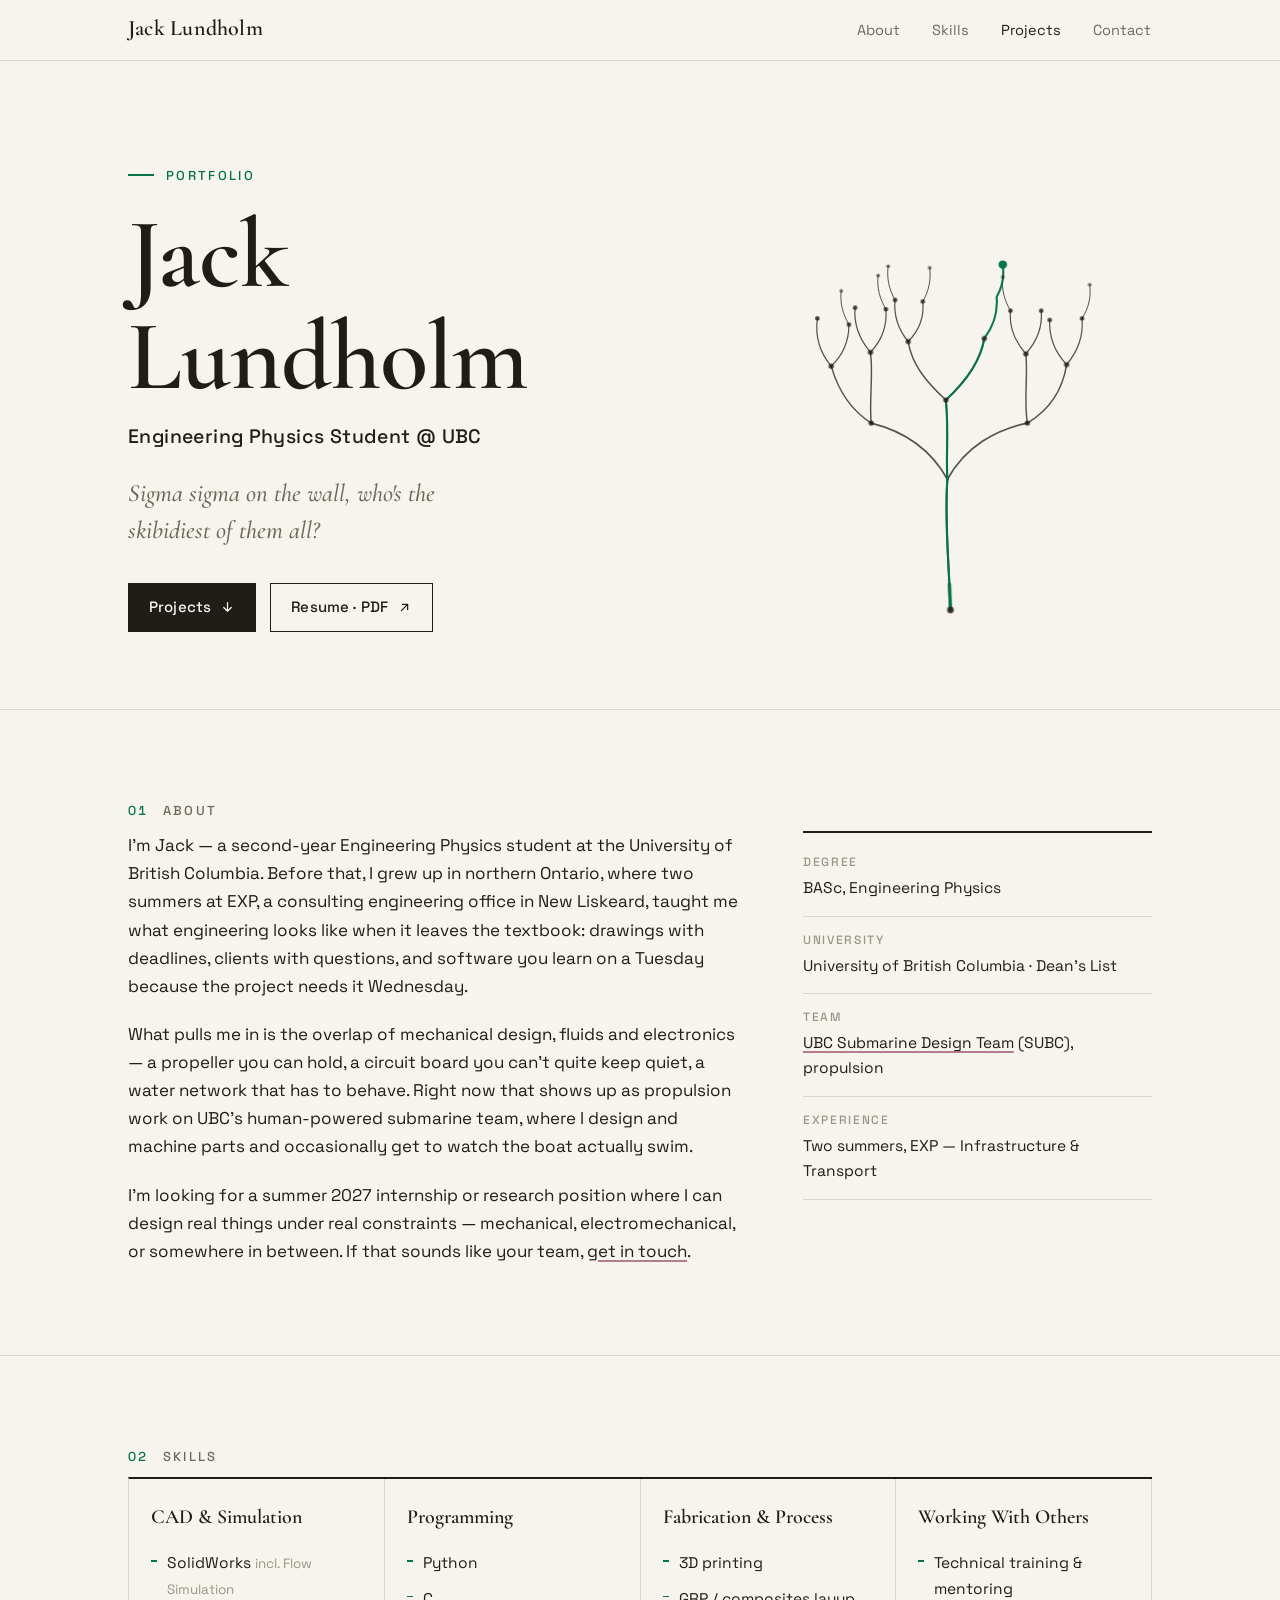
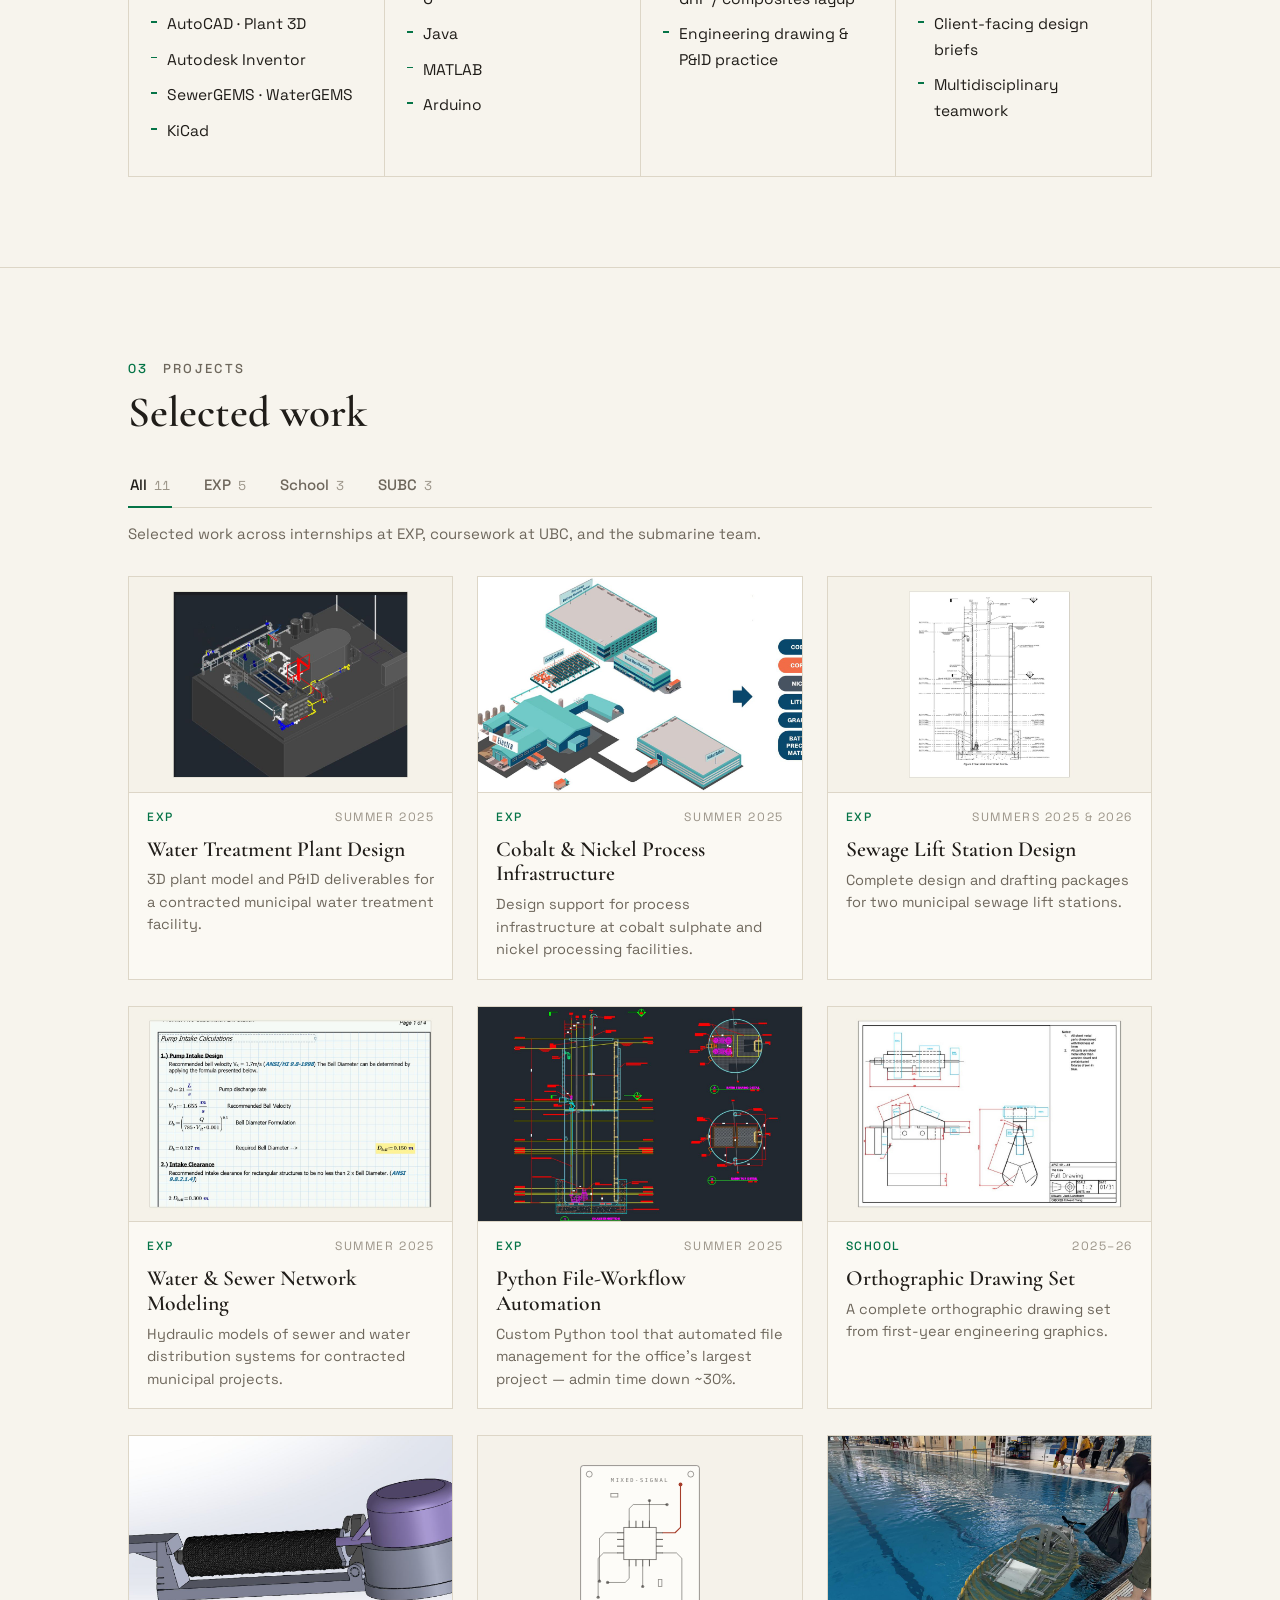
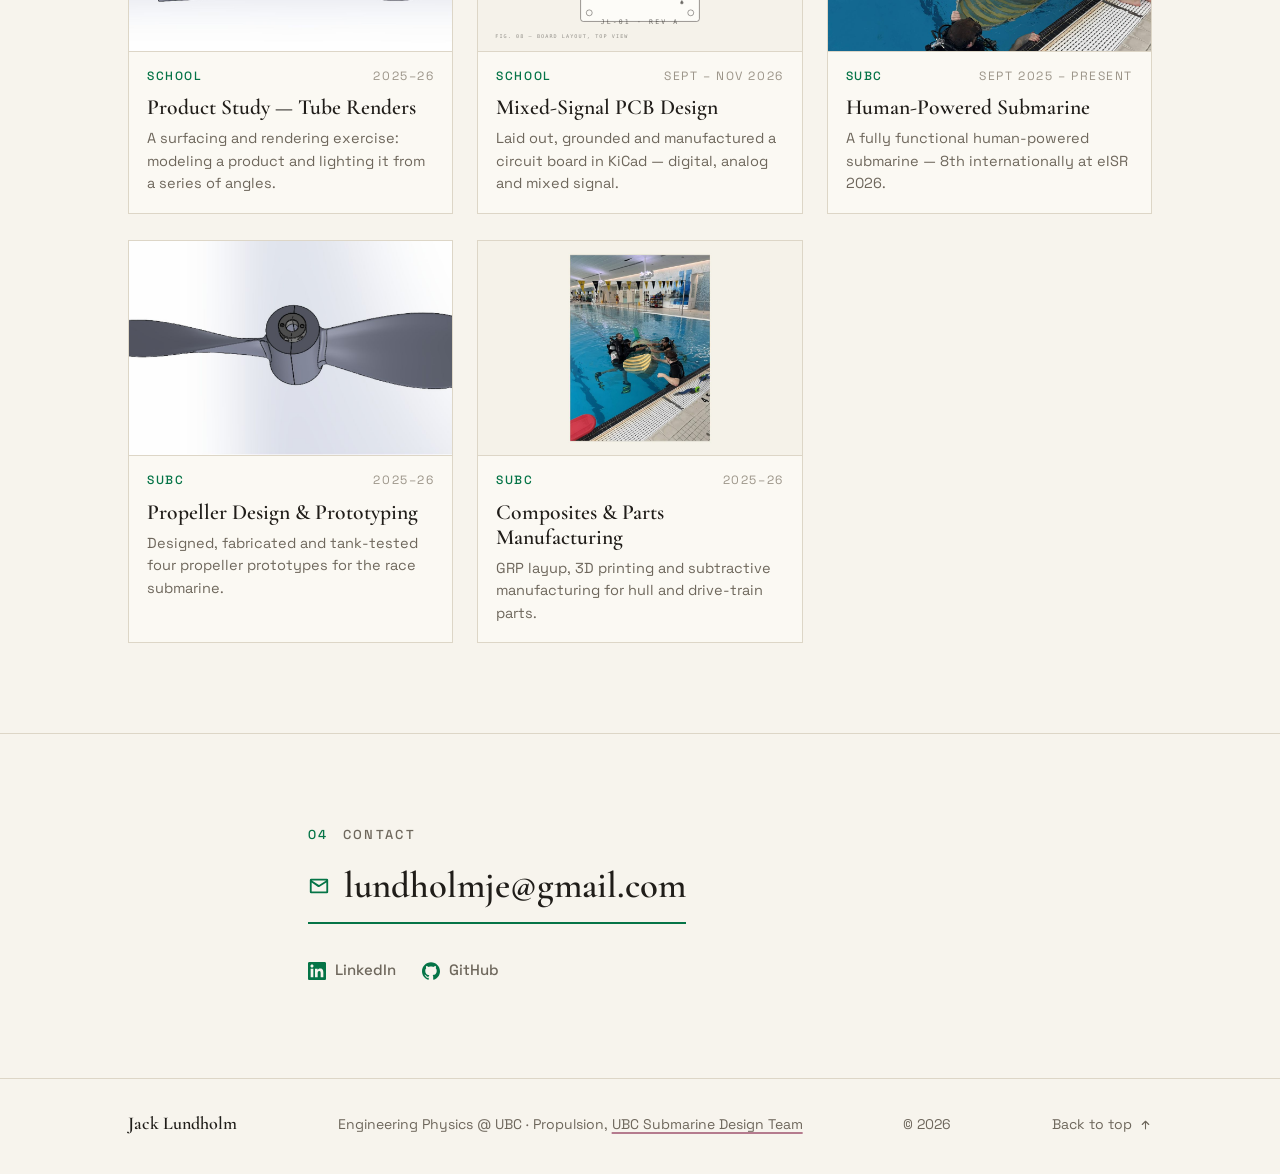
==== commit e61cbd37: "Refinements: Cormorant Garamond, larger scrollable modal, animated design tree - Swap Fraunces -> Co" ====
--- a/index.html
+++ b/index.html
@@ -11,7 +11,7 @@
 <meta property="og:type" content="website">
 <link rel="icon" href="favicon.svg" type="image/svg+xml">
 <link rel="preload" href="webfonts/spacegrotesk-latin.woff2" as="font" type="font/woff2" crossorigin>
-<link rel="preload" href="webfonts/fraunces-latin.woff2" as="font" type="font/woff2" crossorigin>
+<link rel="preload" href="webfonts/cormorant-600.woff2" as="font" type="font/woff2" crossorigin>
 <link rel="stylesheet" href="css/main.css">
 </head>
 <body>
@@ -25,7 +25,6 @@
     <nav aria-label="Site sections">
       <ul class="nav-links">
         <li><a href="#about">About</a></li>
-        <li><a href="#resume">Resume</a></li>
         <li><a href="#skills">Skills</a></li>
         <li><a href="#projects">Projects</a></li>
         <li><a href="#contact">Contact</a></li>
@@ -41,12 +40,12 @@
   <section class="hero" aria-label="Introduction">
     <div class="container hero-grid">
       <div class="hero-copy">
-        <p class="kicker">Portfolio · Vancouver, BC</p>
+        <p class="kicker">Portfolio</p>
         <h1>Jack Lundholm</h1>
         <p class="identity">Engineering Physics Student @ UBC</p>
-        <p class="tagline">From submarine propellers to water-treatment plants — I like designing things that have to actually&nbsp;work.</p>
+        <p class="tagline">Sigma sigma on the wall, who's the skibidiest of them all? </p>
         <div class="hero-actions">
-          <a class="btn" href="#projects">See the work
+          <a class="btn" href="#projects">Projects
             <svg viewBox="0 0 24 24" width="15" height="15" aria-hidden="true"><path d="M12 4v14m0 0l-6-6m6 6l6-6" fill="none" stroke="currentColor" stroke-width="2" stroke-linecap="round" stroke-linejoin="round"/></svg>
           </a>
           <a class="btn btn-ghost" href="resume/Jack-Lundholm-Resume.pdf" target="_blank" rel="noopener">Resume&nbsp;·&nbsp;PDF
@@ -55,33 +54,71 @@
         </div>
       </div>
 
-      <!-- stacked propeller blade sections, drawn as a drafting figure -->
-      <svg class="hero-figure" viewBox="0 0 560 620" aria-hidden="true" focusable="false">
-        <g fill="none" stroke-linecap="round" stroke-linejoin="round">
-          <g stroke="#201D19" stroke-opacity="0.14">
-            <g transform="translate(70,110) rotate(-14) scale(0.55)">
-              <path d="M 60 0 C 130 -34, 280 -30, 400 -4 C 281 30, 131 26, 60 0 Z"/>
-              <path d="M 60 0 L 400 -4" stroke-dasharray="7 10"/>
-            </g>
-            <g transform="translate(95,200) rotate(-7) scale(0.7)">
-              <path d="M 60 0 C 130 -34, 280 -30, 400 -4 C 281 30, 131 26, 60 0 Z"/>
-              <path d="M 60 0 L 400 -4" stroke-dasharray="7 10"/>
-            </g>
-            <g transform="translate(120,290) scale(0.85)">
-              <path d="M 60 0 C 130 -34, 280 -30, 400 -4 C 281 30, 131 26, 60 0 Z"/>
-              <path d="M 60 0 L 400 -4" stroke-dasharray="7 10"/>
-            </g>
-            <g transform="translate(150,378) rotate(7)">
-              <path d="M 60 0 C 130 -34, 280 -30, 400 -4 C 281 30, 131 26, 60 0 Z"/>
-              <path d="M 60 0 L 400 -4" stroke-dasharray="7 10"/>
-            </g>
-          </g>
-          <g stroke="#A63D2A" stroke-opacity="0.85" stroke-width="2.5">
-            <g transform="translate(188,468) rotate(14) scale(1.15)">
-              <path d="M 60 0 C 130 -34, 280 -30, 400 -4 C 281 30, 131 26, 60 0 Z"/>
-            </g>
-          </g>
-          <path d="M 40 90 L 40 560" stroke="#201D19" stroke-opacity="0.12" stroke-dasharray="2 6"/>
+      <!-- the design tree: an iterative, branching process rendered as
+           animated line work. Ink strokes are explored branches; the accent
+           route is the chosen path, carrying a traveling pulse to its node. -->
+      <svg class="hero-figure tree" viewBox="0 0 520 620" aria-hidden="true" focusable="false">
+        <g class="branches">
+          <path class="branch w0 d0" pathLength="1" d="M 258 585 C 256 520 250 470 254 415"/>
+          <path class="branch w1 d1" pathLength="1" d="M 254 415 C 232 375 195 352 155 342"/>
+          <path class="branch w1 d1" pathLength="1" d="M 254 415 C 278 372 318 350 358 342"/>
+          <path class="branch w1 d1" pathLength="1" d="M 254 415 C 252 385 256 352 252 312"/>
+          <path class="branch w2 d2" pathLength="1" d="M 155 342 C 130 326 112 300 103 268"/>
+          <path class="branch w2 d2" pathLength="1" d="M 155 342 C 152 312 158 280 154 250"/>
+          <path class="branch w2 d2" pathLength="1" d="M 358 342 C 388 324 404 298 409 266"/>
+          <path class="branch w2 d2" pathLength="1" d="M 358 342 C 353 312 359 282 356 252"/>
+          <path class="branch w2 d2" pathLength="1" d="M 252 312 C 226 288 208 266 203 236"/>
+          <path class="branch w2 d2" pathLength="1" d="M 252 312 C 278 288 297 262 302 232"/>
+          <path class="branch w3 d3" pathLength="1" d="M 103 268 C 88 250 82 228 85 206"/>
+          <path class="branch w3 d3" pathLength="1" d="M 103 268 C 118 254 126 236 126 214"/>
+          <path class="branch w3 d3" pathLength="1" d="M 154 250 C 139 232 132 214 134 192"/>
+          <path class="branch w3 d3" pathLength="1" d="M 154 250 C 169 234 176 216 174 194"/>
+          <path class="branch w3 d3" pathLength="1" d="M 409 266 C 424 248 431 228 429 206"/>
+          <path class="branch w3 d3" pathLength="1" d="M 409 266 C 394 250 386 230 387 208"/>
+          <path class="branch w3 d3" pathLength="1" d="M 356 252 C 342 236 334 218 336 196"/>
+          <path class="branch w3 d3" pathLength="1" d="M 356 252 C 370 236 378 218 376 196"/>
+          <path class="branch w3 d3" pathLength="1" d="M 203 236 C 190 220 184 202 186 182"/>
+          <path class="branch w3 d3" pathLength="1" d="M 203 236 C 217 222 224 204 222 184"/>
+          <path class="branch w4 d4" pathLength="1" d="M 126 214 C 118 200 114 186 116 170"/>
+          <path class="branch w4 d4" pathLength="1" d="M 174 194 C 166 180 162 166 164 150"/>
+          <path class="branch w4 d4" pathLength="1" d="M 429 206 C 438 192 441 178 439 162"/>
+          <path class="branch w4 d4" pathLength="1" d="M 336 196 C 328 182 324 168 326 152"/>
+          <path class="branch w4 d4" pathLength="1" d="M 222 184 C 230 170 233 156 231 140"/>
+          <path class="branch w4 d4" pathLength="1" d="M 186 182 C 178 168 175 154 177 138"/>
+        </g>
+
+        <path class="accent-route" pathLength="1" d="M 258 585 C 256 520 250 470 254 415 C 252 385 256 352 252 312 C 278 288 297 262 302 232 C 314 216 320 200 318 178 C 326 164 328 150 326 136"/>
+        <path class="accent-pulse" pathLength="1" d="M 258 585 C 256 520 250 470 254 415 C 252 385 256 352 252 312 C 278 288 297 262 302 232 C 314 216 320 200 318 178 C 326 164 328 150 326 136"/>
+
+        <g class="nodes">
+          <circle class="node n0" cx="258" cy="585" r="4.5"/>
+          <circle class="node n1" cx="155" cy="342" r="3.5"/>
+          <circle class="node n1" cx="358" cy="342" r="3.5"/>
+          <circle class="node n1" cx="252" cy="312" r="3.5"/>
+          <circle class="node n2" cx="103" cy="268" r="3.5"/>
+          <circle class="node n2" cx="154" cy="250" r="3.5"/>
+          <circle class="node n2" cx="409" cy="266" r="3.5"/>
+          <circle class="node n2" cx="356" cy="252" r="3.5"/>
+          <circle class="node n2" cx="203" cy="236" r="3.5"/>
+          <circle class="node n2" cx="302" cy="232" r="3.5"/>
+          <circle class="node n3" cx="85" cy="206" r="3"/>
+          <circle class="node n3" cx="126" cy="214" r="3"/>
+          <circle class="node n3" cx="134" cy="192" r="3"/>
+          <circle class="node n3" cx="174" cy="194" r="3"/>
+          <circle class="node n3" cx="429" cy="206" r="3"/>
+          <circle class="node n3" cx="387" cy="208" r="3"/>
+          <circle class="node n3" cx="336" cy="196" r="3"/>
+          <circle class="node n3" cx="376" cy="196" r="3"/>
+          <circle class="node n3" cx="186" cy="182" r="3"/>
+          <circle class="node n3" cx="222" cy="184" r="3"/>
+          <circle class="node n4 node-small" cx="116" cy="170" r="2.5"/>
+          <circle class="node n4 node-small" cx="164" cy="150" r="2.5"/>
+          <circle class="node n4 node-small" cx="439" cy="162" r="2.5"/>
+          <circle class="node n4 node-small" cx="326" cy="152" r="2.5"/>
+          <circle class="node n4 node-small" cx="231" cy="140" r="2.5"/>
+          <circle class="node n4 node-small" cx="177" cy="138" r="2.5"/>
+          <circle class="node-halo" cx="326" cy="136" r="9"/>
+          <circle class="node node-accent" cx="326" cy="136" r="5.5"/>
         </g>
       </svg>
     </div>
@@ -109,30 +146,12 @@
     </div>
   </section>
 
-  <!-- ============ RESUME ============ -->
-  <section id="resume" class="section">
-    <div class="container resume-band">
-      <div>
-        <p class="sec-index"><span>02</span>Resume</p>
-        <h2 class="sec-title">The one-pager</h2>
-        <p class="resume-note">Everything on this site, condensed to a single PDF — education, experience, skills and certifications. No forms, no email gate.</p>
-      </div>
-      <div class="resume-actions">
-        <a class="btn" href="resume/Jack-Lundholm-Resume.pdf" target="_blank" rel="noopener">View resume
-          <svg viewBox="0 0 24 24" width="15" height="15" aria-hidden="true"><path d="M7 17L17 7M9 7h8v8" fill="none" stroke="currentColor" stroke-width="2" stroke-linecap="round" stroke-linejoin="round"/></svg>
-        </a>
-        <a class="btn btn-ghost" href="resume/Jack-Lundholm-Resume.pdf" download="Jack-Lundholm-Resume.pdf">Download
-          <svg viewBox="0 0 24 24" width="15" height="15" aria-hidden="true"><path d="M12 4v10m0 0l-4-4m4 4l4-4M5 19h14" fill="none" stroke="currentColor" stroke-width="2" stroke-linecap="round" stroke-linejoin="round"/></svg>
-        </a>
-      </div>
-    </div>
-  </section>
+  
 
   <!-- ============ SKILLS ============ -->
   <section id="skills" class="section">
     <div class="container">
-      <p class="sec-index"><span>03</span>Skills</p>
-      <h2 class="sec-title">What I work with</h2>
+      <p class="sec-index"><span>02</span>Skills</p>
       <div class="skills-grid">
         <section class="skill-group">
           <h3>CAD &amp; Simulation</h3>
@@ -147,8 +166,9 @@
         <section class="skill-group">
           <h3>Programming</h3>
           <ul>
-            <li>Python <span class="skill-note">scripting &amp; workflow automation</span></li>
-            <li>C · Java</li>
+            <li>Python</li>
+            <li>C</li>
+            <li>Java</li>
             <li>MATLAB</li>
             <li>Arduino</li>
           </ul>
@@ -156,9 +176,8 @@
         <section class="skill-group">
           <h3>Fabrication &amp; Process</h3>
           <ul>
+            <li>3D printing</li>
             <li>GRP / composites layup</li>
-            <li>3D printing</li>
-            <li>Subtractive manufacturing &amp; CNC</li>
             <li>Engineering drawing &amp; P&amp;ID practice</li>
           </ul>
         </section>
@@ -171,14 +190,13 @@
           </ul>
         </section>
       </div>
-      <p class="skills-also"><span>Also:</span> UBC Project Shop WHMIS (2026) · Halcyon Days (2025) · Fermat Math Contest school winner (2024) · TDSS Physics, Math &amp; Chemistry awards (2025) · First Responder (2023)</p>
     </div>
   </section>
 
   <!-- ============ PROJECTS ============ -->
   <section id="projects" class="section">
     <div class="container">
-      <p class="sec-index"><span>04</span>Projects</p>
+      <p class="sec-index"><span>03</span>Projects</p>
       <h2 class="sec-title">Selected work</h2>
 
       <div class="tabs-wrap">
@@ -210,9 +228,8 @@
   <!-- ============ CONTACT ============ -->
   <section id="contact" class="section">
     <div class="container contact-band">
-      <p class="sec-index"><span>05</span>Contact</p>
-      <h2 class="sec-title">Say hello</h2>
-      <p class="contact-note">The fastest way to reach me is email — I check it daily. Recruiting for an internship, curious about the submarine, or just want to talk props? Write me.</p>
+      <p class="sec-index"><span>04</span>Contact</p>
+
       <a class="contact-email" href="mailto:lundholmje@gmail.com">
         <svg viewBox="0 0 24 24" width="22" height="22" aria-hidden="true"><path d="M2 5.5A1.5 1.5 0 0 1 3.5 4h17A1.5 1.5 0 0 1 22 5.5v13a1.5 1.5 0 0 1-1.5 1.5h-17A1.5 1.5 0 0 1 2 18.5v-13Zm2.2.5 7.325 4.668a1 1 0 0 0 1.05 0L19.8 6H4.2ZM4 8.133V18h16V8.133l-7.36 4.697a2 2 0 0 1-2.08 0L4 8.133Z" fill="currentColor"/></svg>
         lundholmje@gmail.com
@@ -240,7 +257,7 @@
   <div class="container footer-grid">
     <p class="footer-name">Jack Lundholm</p>
     <p class="footer-meta">Engineering Physics @ UBC · Propulsion, <a href="https://subc.ca" target="_blank" rel="noopener">UBC Submarine Design Team</a></p>
-    <p class="footer-meta">© 2026 — hand-built with a text editor. No templates, no frameworks.</p>
+    <p class="footer-meta">© 2026</p>
     <a class="footer-top" href="#top">Back to top
       <svg viewBox="0 0 24 24" width="13" height="13" aria-hidden="true"><path d="M12 20V6m0 0l-6 6m6-6l6 6" fill="none" stroke="currentColor" stroke-width="2" stroke-linecap="round" stroke-linejoin="round"/></svg>
     </a>
@@ -250,10 +267,14 @@
 <!-- ============ PROJECT MODAL ============ -->
 <dialog id="project-modal" class="modal" aria-labelledby="modal-title">
   <article class="modal-card">
-    <button class="modal-close" id="modal-close" aria-label="Close project details">
-      <svg viewBox="0 0 24 24" width="16" height="16" aria-hidden="true"><path d="M5 5l14 14M19 5L5 19" fill="none" stroke="currentColor" stroke-width="2" stroke-linecap="round"/></svg>
-    </button>
-
+    <div class="modal-topbar">
+      <p class="modal-kicker"><span id="modal-tag"></span><span class="dot" aria-hidden="true">·</span><span id="modal-date"></span></p>
+      <button class="modal-close" id="modal-close" aria-label="Close project details">
+        <svg viewBox="0 0 24 24" width="16" height="16" aria-hidden="true"><path d="M5 5l14 14M19 5L5 19" fill="none" stroke="currentColor" stroke-width="2" stroke-linecap="round"/></svg>
+      </button>
+    </div>
+
+    <div class="modal-main">
     <figure class="modal-media">
       <div class="modal-stage">
         <img id="modal-img" alt="" width="1200" height="800">
@@ -269,7 +290,6 @@
     </figure>
 
     <div class="modal-body">
-      <p class="modal-kicker"><span id="modal-tag"></span><span class="dot" aria-hidden="true">·</span><span id="modal-date"></span></p>
       <h3 id="modal-title"></h3>
       <dl class="modal-meta">
         <div><dt>Role</dt><dd id="modal-role"></dd></div>
@@ -279,6 +299,7 @@
       <div class="modal-description" id="modal-description"></div>
       <div class="modal-links" id="modal-links"></div>
     </div>
+    </div>
   </article>
 </dialog>
 
--- a/css/main.css
+++ b/css/main.css
@@ -1,20 +1,20 @@
 /* =====================================================================
    Jack Lundholm — portfolio
-   Palette: warm paper + near-black ink + one oxide-red accent.
-   Type: Fraunces (headings) / Space Grotesk (body), self-hosted.
+   Palette: warm paper + near-black ink + green accent.
+   Type: Cormorant Garamond (headings) / Space Grotesk (body), self-hosted.
    ===================================================================== */
 
 @font-face {
-  font-family: 'Fraunces';
-  src: url('../webfonts/fraunces-latin.woff2') format('woff2');
-  font-weight: 500 620;
+  font-family: 'Cormorant Garamond';
+  src: url('../webfonts/cormorant-600.woff2') format('woff2');
+  font-weight: 600;
   font-style: normal;
   font-display: swap;
 }
 @font-face {
-  font-family: 'Fraunces';
-  src: url('../webfonts/fraunces-italic-latin.woff2') format('woff2');
-  font-weight: 460 500;
+  font-family: 'Cormorant Garamond';
+  src: url('../webfonts/cormorant-italic-500.woff2') format('woff2');
+  font-weight: 500;
   font-style: italic;
   font-display: swap;
 }
@@ -34,9 +34,10 @@
   --muted: #6E675C;
   --faint: #9B9488;
   --hairline: #DDD6C7;
-  --accent: #A63D2A;
-  --accent-soft: rgba(166, 61, 42, 0.14);
-  --serif: 'Fraunces', Georgia, 'Times New Roman', serif;
+  --accent: #057447;
+  --accent-soft: rgba(5, 116, 71, 0.14);
+  --underline: rgba(116, 5, 49, 0.5);
+  --serif: 'Cormorant Garamond', 'Times New Roman', Georgia, serif;
   --sans: 'Space Grotesk', 'Segoe UI', 'Helvetica Neue', sans-serif;
   --nav-h: 60px;
 }
@@ -74,7 +75,7 @@
 a {
   color: inherit;
   text-decoration: underline;
-  text-decoration-color: rgba(166, 61, 42, 0.55);
+  text-decoration-color: rgba(116, 5, 49, 0.5);
   text-decoration-thickness: 1.5px;
   text-underline-offset: 3px;
   transition: color .18s ease, text-decoration-color .18s ease;
@@ -152,8 +153,8 @@
 }
 .brand {
   font-family: var(--serif);
-  font-weight: 620;
-  font-size: 19px;
+  font-weight: 600;
+  font-size: 22px;
   letter-spacing: .01em;
   text-decoration: none;
   white-space: nowrap;
@@ -211,8 +212,8 @@
 }
 .hero h1 {
   font-family: var(--serif);
-  font-weight: 620;
-  font-size: clamp(2.9rem, 8.5vw, 5.4rem);
+  font-weight: 600;
+  font-size: clamp(3.4rem, 9vw, 6.2rem);
   line-height: 1.02;
   letter-spacing: -0.01em;
   margin: 0 0 14px;
@@ -226,8 +227,8 @@
 .tagline {
   font-family: var(--serif);
   font-style: italic;
-  font-weight: 460;
-  font-size: clamp(1.12rem, 2.4vw, 1.42rem);
+  font-weight: 500;
+  font-size: clamp(1.2rem, 2.4vw, 1.55rem);
   line-height: 1.5;
   color: var(--muted);
   max-width: 34ch;
@@ -242,6 +243,92 @@
   justify-self: end;
 }
 
+/* ---------- animated design tree ----------
+   A branching line drawing that grows from a single root — an iterative
+   design process. Ink strokes are explored branches; the accent route is
+   the chosen path, carrying a traveling pulse to its terminal node.    */
+
+.tree path { fill: none; stroke-linecap: round; }
+
+/* every branch starts hidden (pathLength="1" normalizes the geometry) */
+.tree .branch {
+  stroke: var(--ink);
+  stroke-opacity: 0.75;
+  stroke-dasharray: 1;
+  stroke-dashoffset: 1;
+}
+.w0 { stroke-width: 2.6; }
+.w1 { stroke-width: 2.2; }
+.w2 { stroke-width: 1.9; }
+.w3 { stroke-width: 1.6; }
+.w4 { stroke-width: 1.3; }
+
+/* draw-on, staggered by depth so the tree grows outward */
+.tree .d0 { animation: tree-draw 0.8s ease 0.15s forwards; }
+.tree .d1 { animation: tree-draw 0.7s ease 0.65s forwards; }
+.tree .d2 { animation: tree-draw 0.65s ease 1.1s forwards; }
+.tree .d3 { animation: tree-draw 0.6s ease 1.55s forwards; }
+.tree .d4 { animation: tree-draw 0.55s ease 2s forwards; }
+
+/* the chosen route — drawn along with the growth */
+.tree .accent-route {
+  stroke: var(--accent);
+  stroke-width: 2.8;
+  stroke-opacity: 0.95;
+  stroke-dasharray: 1;
+  stroke-dashoffset: 1;
+  animation: tree-draw 2s ease 0.15s forwards;
+}
+/* a pulse that travels the chosen route forever, after the tree is grown */
+.tree .accent-pulse {
+  stroke: var(--accent);
+  stroke-width: 5;
+  stroke-opacity: 0.7;
+  stroke-dasharray: 0.07 0.93;
+  stroke-dashoffset: 1;
+  opacity: 0;
+  animation: tree-fade-in 0.4s ease 2.6s forwards,
+             tree-pulse 3.2s linear 2.6s infinite;
+}
+
+/* nodes pop as their branches arrive */
+.tree .node {
+  fill: var(--ink);
+  fill-opacity: 0.8;
+  opacity: 0;
+  transform: scale(0.2);
+  transform-box: fill-box;
+  transform-origin: center;
+  animation: tree-pop 0.45s cubic-bezier(0.2, 0.8, 0.3, 1.3) forwards;
+}
+.tree .n0 { animation-delay: 0.05s; }
+.tree .n1 { animation-delay: 1.25s; }
+.tree .n2 { animation-delay: 1.65s; }
+.tree .n3 { animation-delay: 2.05s; }
+.tree .n4 { animation-delay: 2.45s; }
+.tree .node-small { fill-opacity: 0.55; }
+.tree .node-accent { fill: var(--accent); fill-opacity: 1; animation-delay: 2.55s; }
+
+/* breathing halo on the terminal node — the solution, settling */
+.tree .node-halo {
+  fill: none;
+  stroke: var(--accent);
+  stroke-width: 1.5;
+  opacity: 0;
+  transform-box: fill-box;
+  transform-origin: center;
+  animation: tree-halo 3.6s ease-in-out 3.2s infinite;
+}
+
+@keyframes tree-draw { to { stroke-dashoffset: 0; } }
+@keyframes tree-pop { to { opacity: 1; transform: scale(1); } }
+@keyframes tree-pulse { from { stroke-dashoffset: 1; } to { stroke-dashoffset: 0; } }
+@keyframes tree-fade-in { to { opacity: 1; } }
+@keyframes tree-halo {
+  0%, 100% { opacity: 0; transform: scale(1); }
+  40% { opacity: 0.55; transform: scale(1.6); }
+}
+
 /* ---------- sections ---------- */
 
 .section {
@@ -265,8 +352,8 @@
 }
 .sec-title {
   font-family: var(--serif);
-  font-weight: 620;
-  font-size: clamp(1.8rem, 4vw, 2.5rem);
+  font-weight: 600;
+  font-size: clamp(1.9rem, 4vw, 2.7rem);
   line-height: 1.1;
   margin: 0 0 28px;
 }
@@ -331,8 +418,8 @@
 }
 .skill-group h3 {
   font-family: var(--serif);
-  font-weight: 620;
-  font-size: 1.12rem;
+  font-weight: 600;
+  font-size: 1.25rem;
   margin: 0 0 12px;
 }
 .skill-group ul { list-style: none; margin: 0; padding: 0; }
@@ -466,12 +553,12 @@
 .card-title {
   display: block;
   font-family: var(--serif);
-  font-weight: 620;
-  font-size: 1.22rem;
-  line-height: 1.25;
+  font-weight: 600;
+  font-size: 1.35rem;
+  line-height: 1.15;
   margin: 9px 0 7px;
 }
-.card:hover .card-title { text-decoration: underline; text-decoration-color: rgba(166,61,42,.4); text-underline-offset: 3px; }
+.card:hover .card-title { text-decoration: underline; text-decoration-color: var(--underline); text-decoration-thickness: 1.5px; text-underline-offset: 3px; }
 .card-summary {
   display: block;
   color: var(--muted);
@@ -492,8 +579,8 @@
   align-items: center;
   gap: 14px;
   font-family: var(--serif);
-  font-weight: 620;
-  font-size: clamp(1.35rem, 4vw, 2.1rem);
+  font-weight: 600;
+  font-size: clamp(1.5rem, 4vw, 2.3rem);
   text-decoration: none;
   border-bottom: 2px solid var(--accent);
   padding-bottom: 6px;
@@ -538,8 +625,8 @@
 }
 .footer-name {
   font-family: var(--serif);
-  font-weight: 620;
-  font-size: 16px;
+  font-weight: 600;
+  font-size: 18px;
   color: var(--ink);
   margin: 0;
 }
@@ -556,8 +643,8 @@
 /* ---------- modal ---------- */
 
 .modal {
-  width: min(1080px, calc(100vw - 32px));
-  max-height: min(92vh, 900px);
+  width: min(1240px, calc(100vw - 28px));
+  max-height: 94vh;
   padding: 0;
   border: 1px solid var(--ink);
   background: var(--paper);
@@ -567,12 +654,43 @@
 .modal::backdrop {
   background: rgba(32, 29, 25, 0.5);
 }
-.modal[open] { display: block; overflow: hidden; }
-
-.modal-card {
+/* the dialog itself is the one scroll container — long content just scrolls */
+.modal[open] { display: block; overflow-y: auto; overscroll-behavior: contain; }
+
+.modal-card { display: flex; flex-direction: column; }
+
+/* sticky bar: category / date + close, always reachable while scrolling */
+.modal-topbar {
+  position: sticky;
+  top: 0;
+  z-index: 6;
+  display: flex;
+  align-items: center;
+  justify-content: space-between;
+  gap: 16px;
+  background: var(--paper);
+  border-bottom: 1px solid var(--hairline);
+  padding: 10px 14px 10px 22px;
+  min-height: 54px;
+}
+.modal-kicker {
+  font-size: 12px;
+  font-weight: 500;
+  letter-spacing: .14em;
+  text-transform: uppercase;
+  color: var(--accent);
+  margin: 0;
+  min-width: 0;
+  overflow: hidden;
+  text-overflow: ellipsis;
+  white-space: nowrap;
+}
+.modal-kicker .dot { color: var(--faint); margin: 0 8px; }
+.modal-kicker #modal-date { color: var(--faint); text-transform: none; letter-spacing: .02em; }
+
+.modal-main {
   display: grid;
   grid-template-columns: minmax(0, 11fr) minmax(0, 9fr);
-  max-height: min(92vh, 900px);
 }
 .modal-media {
   margin: 0;
@@ -581,6 +699,9 @@
   display: flex;
   flex-direction: column;
   min-width: 0;
+  position: sticky;
+  top: 54px;
+  align-self: start;
 }
 .modal-stage {
   position: relative;
@@ -594,7 +715,7 @@
 .modal-stage img {
   width: 100%;
   height: 100%;
-  max-height: 62vh;
+  max-height: 56vh;
   object-fit: contain;
 }
 .gallery-nav {
@@ -647,26 +768,14 @@
 }
 
 .modal-body {
-  padding: clamp(24px, 4vw, 40px) clamp(22px, 3.5vw, 38px) clamp(28px, 4vw, 44px);
-  overflow-y: auto;
+  padding: clamp(24px, 4vw, 44px) clamp(22px, 3.5vw, 42px) clamp(32px, 4vw, 52px);
   min-width: 0;
-  position: relative;
-}
-.modal-kicker {
-  font-size: 12px;
-  font-weight: 500;
-  letter-spacing: .14em;
-  text-transform: uppercase;
-  color: var(--accent);
-  margin: 0 0 10px;
-}
-.modal-kicker .dot { color: var(--faint); margin: 0 8px; }
-.modal-kicker #modal-date { color: var(--faint); text-transform: none; letter-spacing: .02em; }
+}
 .modal-body h3 {
   font-family: var(--serif);
-  font-weight: 620;
-  font-size: clamp(1.5rem, 3vw, 1.9rem);
-  line-height: 1.15;
+  font-weight: 600;
+  font-size: clamp(1.7rem, 3vw, 2.2rem);
+  line-height: 1.12;
   margin: 0 0 20px;
 }
 .modal-meta {
@@ -698,16 +807,15 @@
   display: inline-flex;
   align-items: center;
   gap: 8px;
-}
+  text-decoration-color: var(--underline);
+}
+.modal-links a:hover { text-decoration-color: var(--underline); }
 .modal-links a::after { content: "↗"; color: var(--accent); font-size: 13px; }
 
 .modal-close {
-  position: absolute;
-  top: 14px;
-  right: 14px;
-  z-index: 5;
-  width: 36px;
-  height: 36px;
+  flex-shrink: 0;
+  width: 38px;
+  height: 38px;
   display: flex;
   align-items: center;
   justify-content: center;
@@ -716,7 +824,7 @@
   border: 1px solid var(--ink);
   border-radius: 50%;
   cursor: pointer;
-  transition: background .18s ease, color .18s ease;
+  transition: background .18s ease, color .18s ease, border-color .18s ease;
 }
 .modal-close:hover { background: var(--accent); border-color: var(--accent); color: #FBF9F3; }
 
@@ -733,10 +841,13 @@
   .about-grid { grid-template-columns: 1fr; }
   .about-facts dl { display: grid; grid-template-columns: 1fr 1fr; gap: 0 24px; }
   .about-facts dl > div:nth-child(2) { border-top: 1px solid var(--hairline); }
-  .modal-card { grid-template-columns: 1fr; overflow-y: auto; max-height: min(92vh, 900px); }
-  .modal-media { border-right: none; border-bottom: 1px solid var(--hairline); }
+  .modal-main { grid-template-columns: 1fr; }
+  .modal-media {
+    border-right: none;
+    border-bottom: 1px solid var(--hairline);
+    position: static;
+  }
   .modal-stage img { max-height: 42vh; }
-  .modal-body { overflow: visible; }
 }
 
 @media (max-width: 620px) {
@@ -754,6 +865,11 @@
 @media (prefers-reduced-motion: reduce) {
   html { scroll-behavior: auto; }
   *, *::before, *::after { transition: none !important; animation: none !important; }
+  /* show the design tree fully drawn, motionless */
+  .tree path { stroke-dasharray: none !important; stroke-dashoffset: 0 !important; }
+  .tree .accent-pulse { display: none; }
+  .tree .node { opacity: 1; transform: none; }
+  .tree .node-halo { display: none; }
 }
 
 @media print {
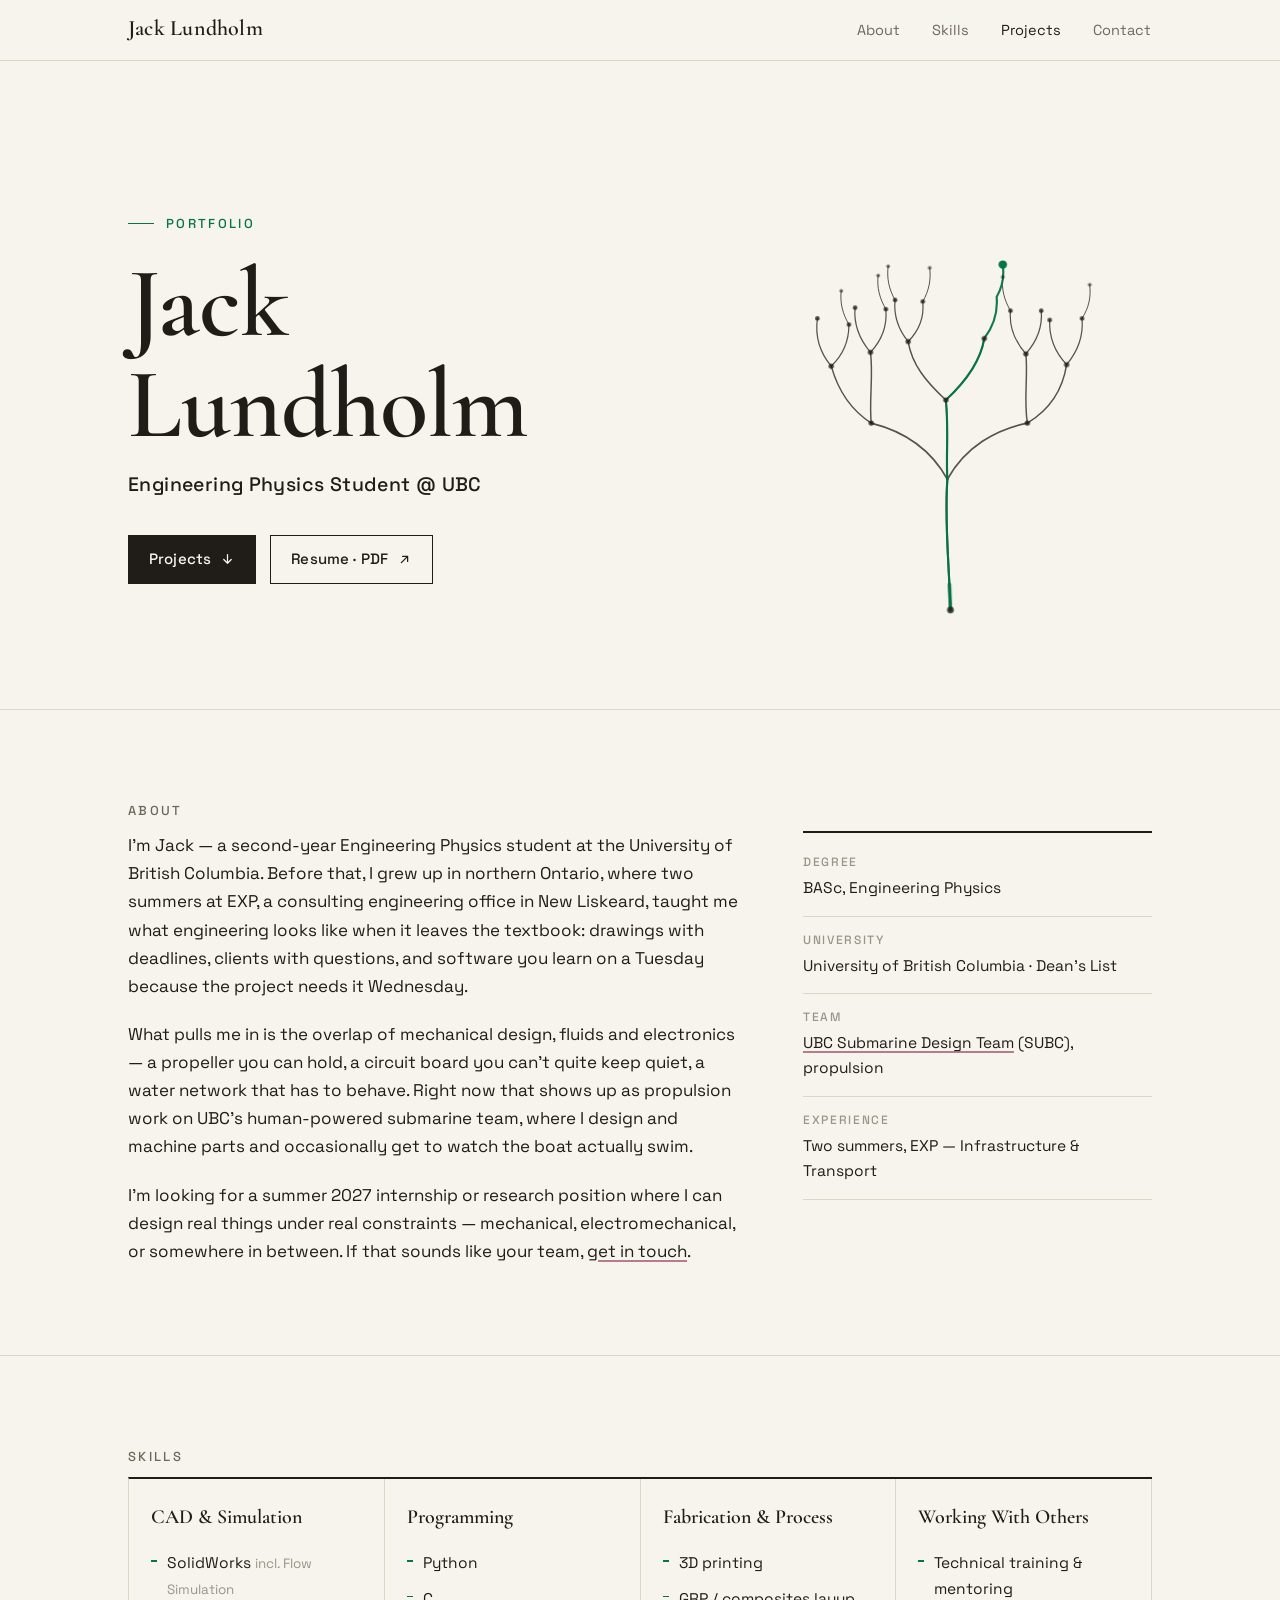
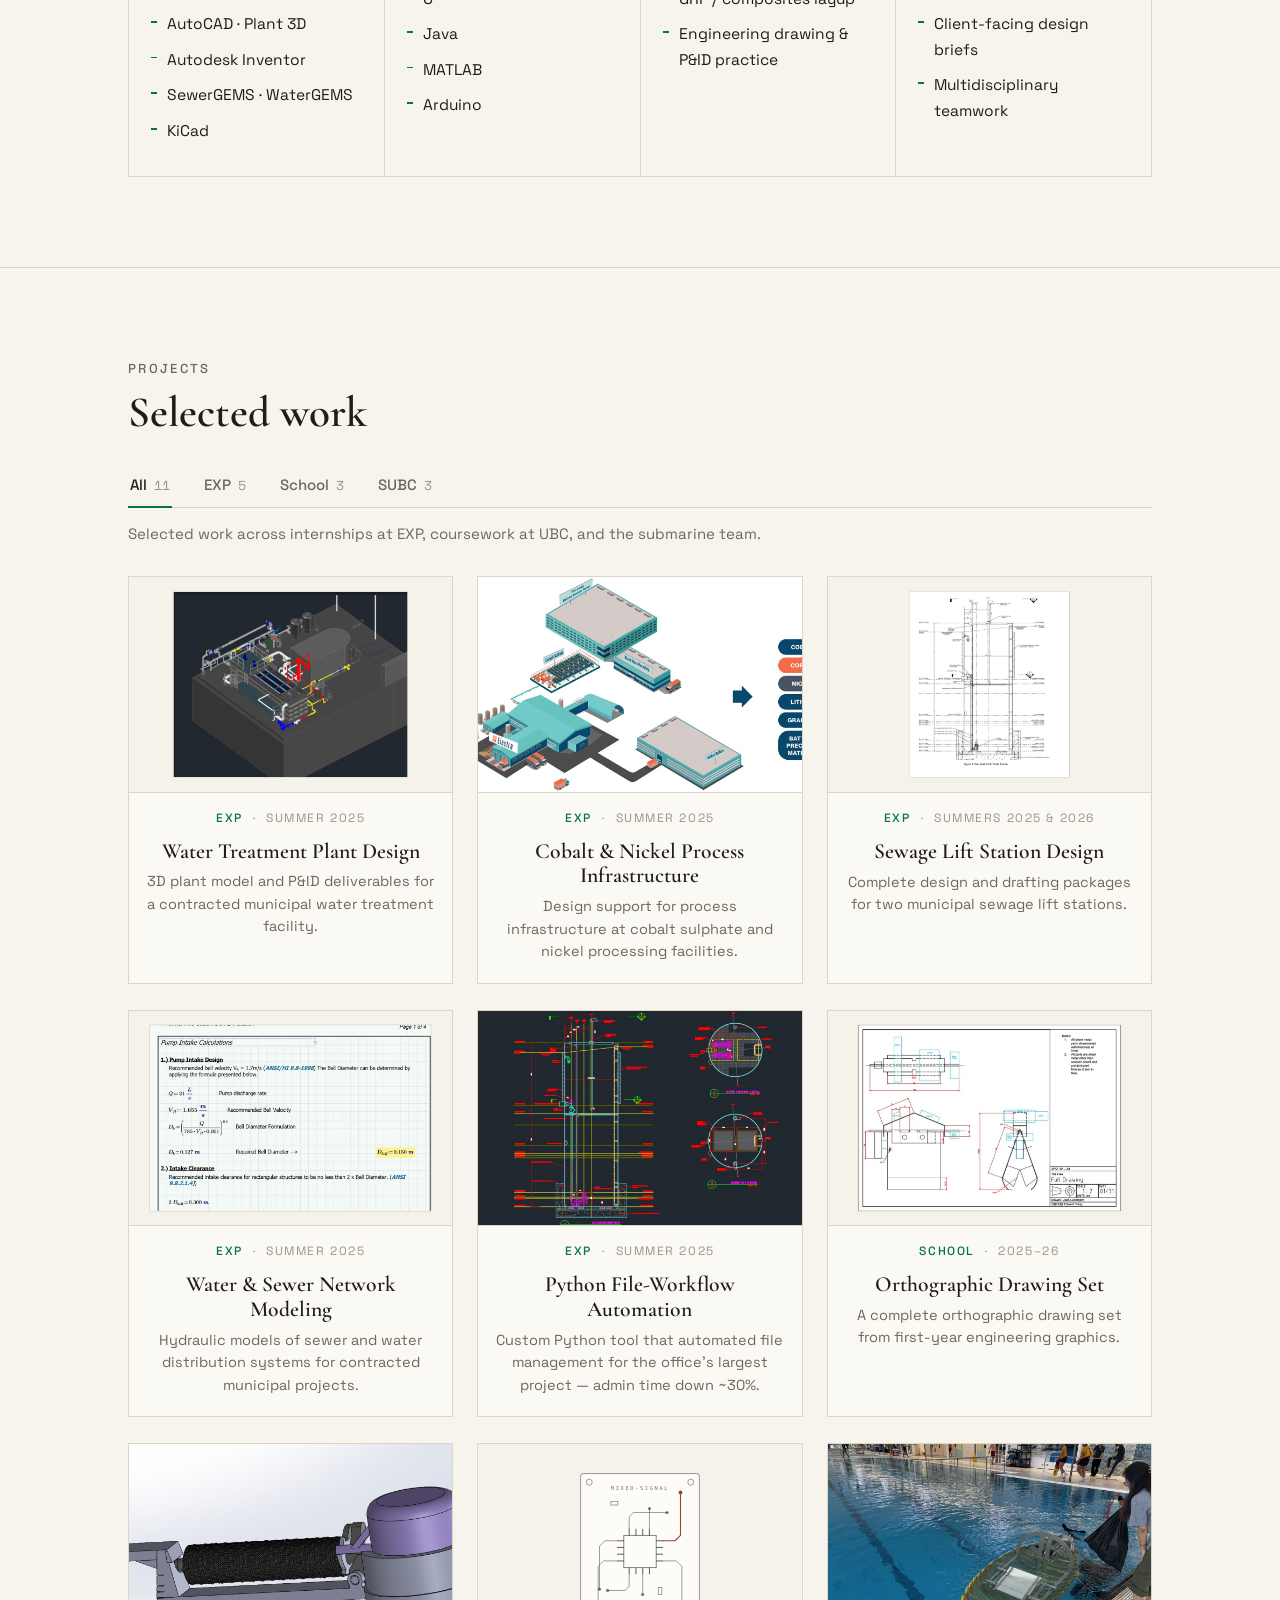
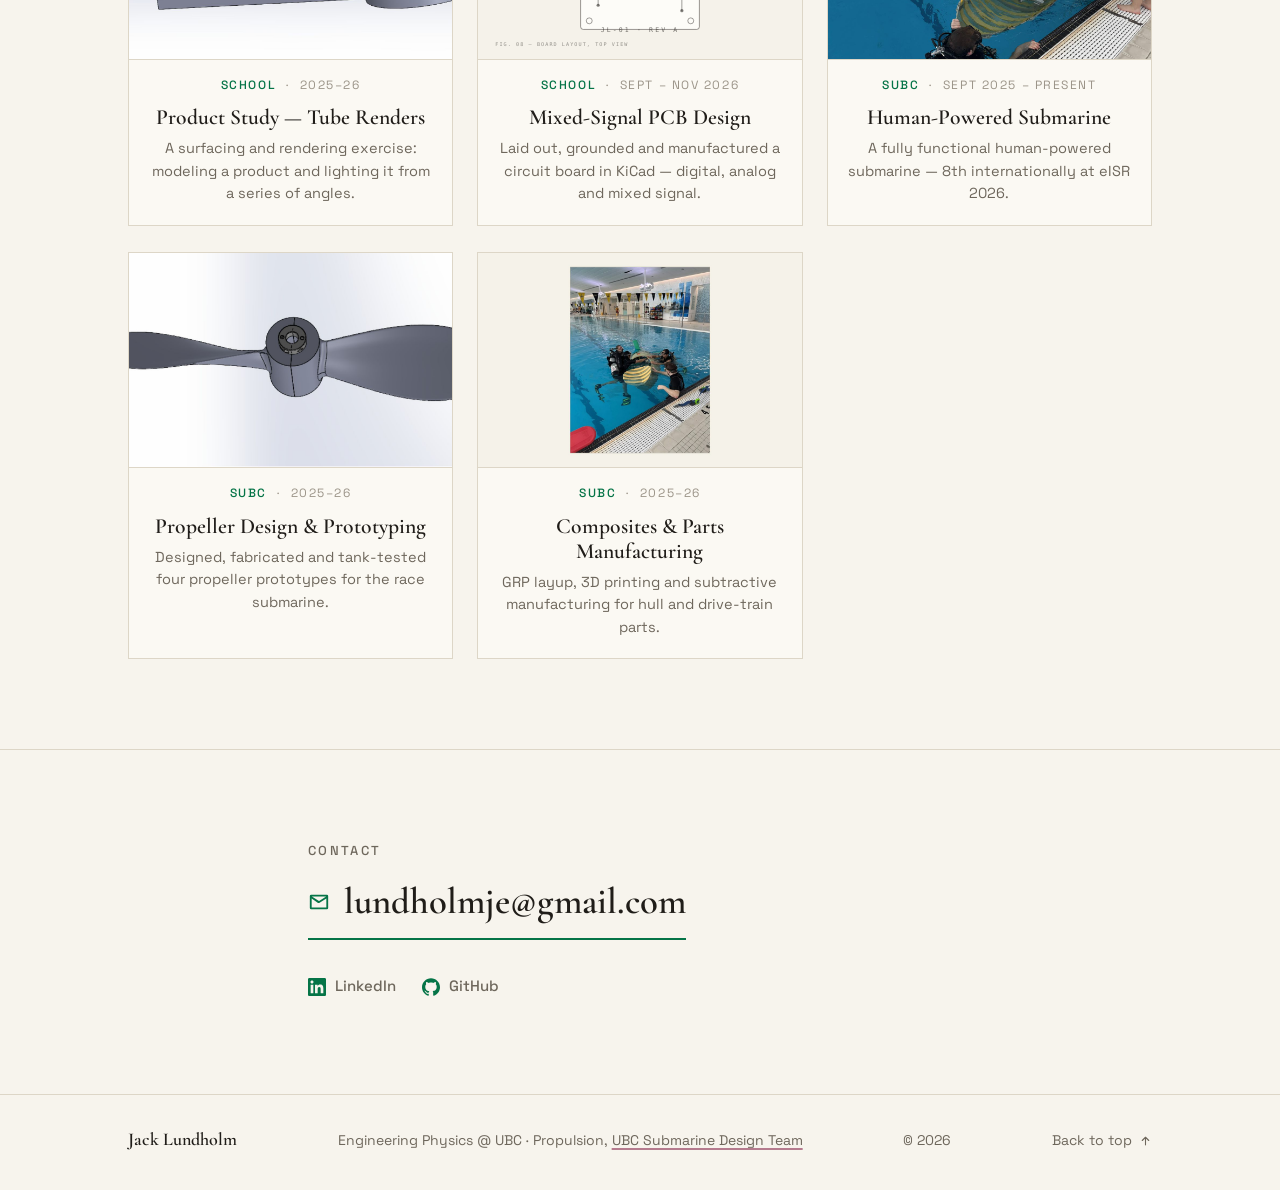
==== commit 63388525: "Centered card captions, drop section numbers, document-style modal - Project card text (tag, title, " ====
--- a/index.html
+++ b/index.html
@@ -43,7 +43,7 @@
         <p class="kicker">Portfolio</p>
         <h1>Jack Lundholm</h1>
         <p class="identity">Engineering Physics Student @ UBC</p>
-        <p class="tagline">Sigma sigma on the wall, who's the skibidiest of them all? </p>
+        <p class="tagline"> </p>
         <div class="hero-actions">
           <a class="btn" href="#projects">Projects
             <svg viewBox="0 0 24 24" width="15" height="15" aria-hidden="true"><path d="M12 4v14m0 0l-6-6m6 6l6-6" fill="none" stroke="currentColor" stroke-width="2" stroke-linecap="round" stroke-linejoin="round"/></svg>
@@ -127,7 +127,7 @@
   <!-- ============ ABOUT ============ -->
   <section id="about" class="section">
     <div class="container">
-      <p class="sec-index"><span>01</span>About</p>
+      <p class="sec-index">About</p>
       <div class="about-grid">
         <div class="about-copy">
           <p>I’m Jack — a second-year Engineering Physics student at the University of British Columbia. Before that, I grew up in northern Ontario, where two summers at EXP, a consulting engineering office in New Liskeard, taught me what engineering looks like when it leaves the textbook: drawings with deadlines, clients with questions, and software you learn on a Tuesday because the project needs it Wednesday.</p>
@@ -151,7 +151,7 @@
   <!-- ============ SKILLS ============ -->
   <section id="skills" class="section">
     <div class="container">
-      <p class="sec-index"><span>02</span>Skills</p>
+      <p class="sec-index">Skills</p>
       <div class="skills-grid">
         <section class="skill-group">
           <h3>CAD &amp; Simulation</h3>
@@ -196,7 +196,7 @@
   <!-- ============ PROJECTS ============ -->
   <section id="projects" class="section">
     <div class="container">
-      <p class="sec-index"><span>03</span>Projects</p>
+      <p class="sec-index">Projects</p>
       <h2 class="sec-title">Selected work</h2>
 
       <div class="tabs-wrap">
@@ -228,7 +228,7 @@
   <!-- ============ CONTACT ============ -->
   <section id="contact" class="section">
     <div class="container contact-band">
-      <p class="sec-index"><span>04</span>Contact</p>
+      <p class="sec-index">Contact</p>
 
       <a class="contact-email" href="mailto:lundholmje@gmail.com">
         <svg viewBox="0 0 24 24" width="22" height="22" aria-hidden="true"><path d="M2 5.5A1.5 1.5 0 0 1 3.5 4h17A1.5 1.5 0 0 1 22 5.5v13a1.5 1.5 0 0 1-1.5 1.5h-17A1.5 1.5 0 0 1 2 18.5v-13Zm2.2.5 7.325 4.668a1 1 0 0 0 1.05 0L19.8 6H4.2ZM4 8.133V18h16V8.133l-7.36 4.697a2 2 0 0 1-2.08 0L4 8.133Z" fill="currentColor"/></svg>
@@ -275,7 +275,16 @@
     </div>
 
     <div class="modal-main">
-    <figure class="modal-media">
+      <header class="modal-header">
+        <h3 id="modal-title"></h3>
+        <dl class="modal-meta">
+          <div><dt>Role</dt><dd id="modal-role"></dd></div>
+          <div><dt>Timeframe</dt><dd id="modal-timeframe"></dd></div>
+          <div><dt>Tools</dt><dd id="modal-tools"></dd></div>
+        </dl>
+      </header>
+
+      <figure class="modal-figure">
       <div class="modal-stage">
         <img id="modal-img" alt="" width="1200" height="800">
         <button class="gallery-nav gallery-prev" id="gallery-prev" aria-label="Previous image">
@@ -287,18 +296,10 @@
       </div>
       <div class="modal-thumbs" id="modal-thumbs"></div>
       <figcaption id="modal-caption"></figcaption>
-    </figure>
-
-    <div class="modal-body">
-      <h3 id="modal-title"></h3>
-      <dl class="modal-meta">
-        <div><dt>Role</dt><dd id="modal-role"></dd></div>
-        <div><dt>Timeframe</dt><dd id="modal-timeframe"></dd></div>
-        <div><dt>Tools</dt><dd id="modal-tools"></dd></div>
-      </dl>
-      <div class="modal-description" id="modal-description"></div>
+      </figure>
+
+      <div class="modal-text" id="modal-description"></div>
       <div class="modal-links" id="modal-links"></div>
-    </div>
     </div>
   </article>
 </dialog>
--- a/css/main.css
+++ b/css/main.css
@@ -345,11 +345,6 @@
   color: var(--muted);
   margin: 0 0 10px;
 }
-.sec-index span {
-  color: var(--accent);
-  margin-right: 14px;
-  font-variant-numeric: tabular-nums;
-}
 .sec-title {
   font-family: var(--serif);
   font-weight: 600;
@@ -538,16 +533,17 @@
 @media (prefers-reduced-motion: no-preference) {
   .card:hover .card-media img { transform: scale(1.025); }
 }
-.card-body { padding: 15px 18px 18px; display: flex; flex-direction: column; flex: 1; }
+.card-body { padding: 16px 18px 20px; display: flex; flex-direction: column; flex: 1; align-items: center; text-align: center; }
 .card-meta {
   display: flex;
-  justify-content: space-between;
+  justify-content: center;
   align-items: baseline;
-  gap: 12px;
+  gap: 10px;
   font-size: 12px;
   letter-spacing: .13em;
   text-transform: uppercase;
 }
+.card-meta .dot { color: var(--faint); }
 .card-cat { color: var(--accent); font-weight: 500; }
 .card-date { color: var(--faint); white-space: nowrap; }
 .card-title {
@@ -556,7 +552,7 @@
   font-weight: 600;
   font-size: 1.35rem;
   line-height: 1.15;
-  margin: 9px 0 7px;
+  margin: 10px 0 7px;
 }
 .card:hover .card-title { text-decoration: underline; text-decoration-color: var(--underline); text-decoration-thickness: 1.5px; text-underline-offset: 3px; }
 .card-summary {
@@ -564,6 +560,7 @@
   color: var(--muted);
   font-size: 14.5px;
   line-height: 1.55;
+  max-width: 42ch;
 }
 
 .noscript-note { color: var(--muted); }
@@ -688,25 +685,55 @@
 .modal-kicker .dot { color: var(--faint); margin: 0 8px; }
 .modal-kicker #modal-date { color: var(--faint); text-transform: none; letter-spacing: .02em; }
 
-.modal-main {
-  display: grid;
-  grid-template-columns: minmax(0, 11fr) minmax(0, 9fr);
-}
-.modal-media {
+/* centered document layout: one main header, text as the core,
+   images as supplemental figures */
+.modal-main { display: flex; flex-direction: column; }
+
+.modal-header {
+  text-align: center;
+  padding: clamp(28px, 4.5vw, 48px) 24px 0;
+}
+.modal-header h3 {
+  font-family: var(--serif);
+  font-weight: 600;
+  font-size: clamp(2rem, 4vw, 2.9rem);
+  line-height: 1.08;
+  margin: 0 0 20px;
+}
+.modal-meta {
+  margin: 0 auto;
+  max-width: 76ch;
+  padding: 13px 0;
+  border-top: 1px solid var(--hairline);
+  border-bottom: 1px solid var(--hairline);
+  display: flex;
+  flex-wrap: wrap;
+  justify-content: center;
+  gap: 6px 28px;
+}
+.modal-meta > div { display: flex; align-items: baseline; gap: 8px; }
+.modal-meta dt {
+  font-size: 11.5px;
+  font-weight: 500;
+  letter-spacing: .14em;
+  text-transform: uppercase;
+  color: var(--faint);
+}
+.modal-meta dd { margin: 0; font-size: 14.5px; }
+
+.modal-figure {
   margin: 0;
-  border-right: 1px solid var(--hairline);
+  padding: 22px 24px 4px;
+  display: flex;
+  flex-direction: column;
+  align-items: center;
   background: var(--plate);
-  display: flex;
-  flex-direction: column;
-  min-width: 0;
-  position: sticky;
-  top: 54px;
-  align-self: start;
+  border-bottom: 1px solid var(--hairline);
 }
 .modal-stage {
   position: relative;
-  flex: 1;
-  min-height: 240px;
+  width: 100%;
+  min-height: 200px;
   display: flex;
   align-items: center;
   justify-content: center;
@@ -715,7 +742,7 @@
 .modal-stage img {
   width: 100%;
   height: 100%;
-  max-height: 56vh;
+  max-height: 50vh;
   object-fit: contain;
 }
 .gallery-nav {
@@ -739,11 +766,11 @@
 .gallery-next { right: 14px; }
 .modal-thumbs {
   display: flex;
+  justify-content: center;
   gap: 10px;
-  padding: 12px 16px;
-  border-top: 1px solid var(--hairline);
+  padding: 12px 16px 4px;
   overflow-x: auto;
-  background: var(--paper);
+  background: transparent;
 }
 .thumb {
   flex-shrink: 0;
@@ -760,47 +787,30 @@
 .thumb:hover { opacity: 1; }
 .thumb[aria-current="true"] { opacity: 1; border-color: var(--accent); border-width: 2px; }
 .modal-caption {
-  padding: 10px 16px 14px;
+  padding: 8px 16px 16px;
   font-size: 13px;
-  color: var(--muted);
-  border-top: 1px solid var(--hairline);
-  background: var(--paper);
-}
-
-.modal-body {
-  padding: clamp(24px, 4vw, 44px) clamp(22px, 3.5vw, 42px) clamp(32px, 4vw, 52px);
-  min-width: 0;
-}
-.modal-body h3 {
-  font-family: var(--serif);
-  font-weight: 600;
-  font-size: clamp(1.7rem, 3vw, 2.2rem);
-  line-height: 1.12;
-  margin: 0 0 20px;
-}
-.modal-meta {
-  margin: 0 0 22px;
-  border-top: 2px solid var(--ink);
-}
-.modal-meta > div {
-  display: grid;
-  grid-template-columns: 110px 1fr;
-  gap: 14px;
-  padding: 10px 0;
-  border-bottom: 1px solid var(--hairline);
-}
-.modal-meta dt {
-  font-size: 11.5px;
-  font-weight: 500;
-  letter-spacing: .14em;
-  text-transform: uppercase;
-  color: var(--faint);
-  padding-top: 2px;
-}
-.modal-meta dd { margin: 0; font-size: 15px; }
-.modal-description p { margin: 0 0 1em; font-size: 16px; line-height: 1.7; }
-.modal-description p:last-child { margin-bottom: 0; }
-.modal-links { margin-top: 24px; display: flex; flex-direction: column; align-items: flex-start; gap: 8px; }
+  font-style: italic;
+  color: var(--muted);
+  text-align: center;
+  background: transparent;
+}
+
+/* the centered text column — the heart of the popout */
+.modal-text {
+  max-width: 62ch;
+  margin: 0 auto;
+  padding: clamp(26px, 4vw, 44px) 24px 6px;
+}
+.modal-text p { margin: 0 0 1.1em; font-size: 17px; line-height: 1.75; }
+.modal-text p:last-child { margin-bottom: 0; }
+.modal-links {
+  display: flex;
+  flex-direction: column;
+  align-items: center;
+  justify-content: center;
+  gap: 8px;
+  padding: 26px 24px clamp(34px, 4vw, 52px);
+}
 .modal-links a {
   font-weight: 500;
   font-size: 15px;
@@ -841,13 +851,7 @@
   .about-grid { grid-template-columns: 1fr; }
   .about-facts dl { display: grid; grid-template-columns: 1fr 1fr; gap: 0 24px; }
   .about-facts dl > div:nth-child(2) { border-top: 1px solid var(--hairline); }
-  .modal-main { grid-template-columns: 1fr; }
-  .modal-media {
-    border-right: none;
-    border-bottom: 1px solid var(--hairline);
-    position: static;
-  }
-  .modal-stage img { max-height: 42vh; }
+  .modal-stage img { max-height: 40vh; }
 }
 
 @media (max-width: 620px) {
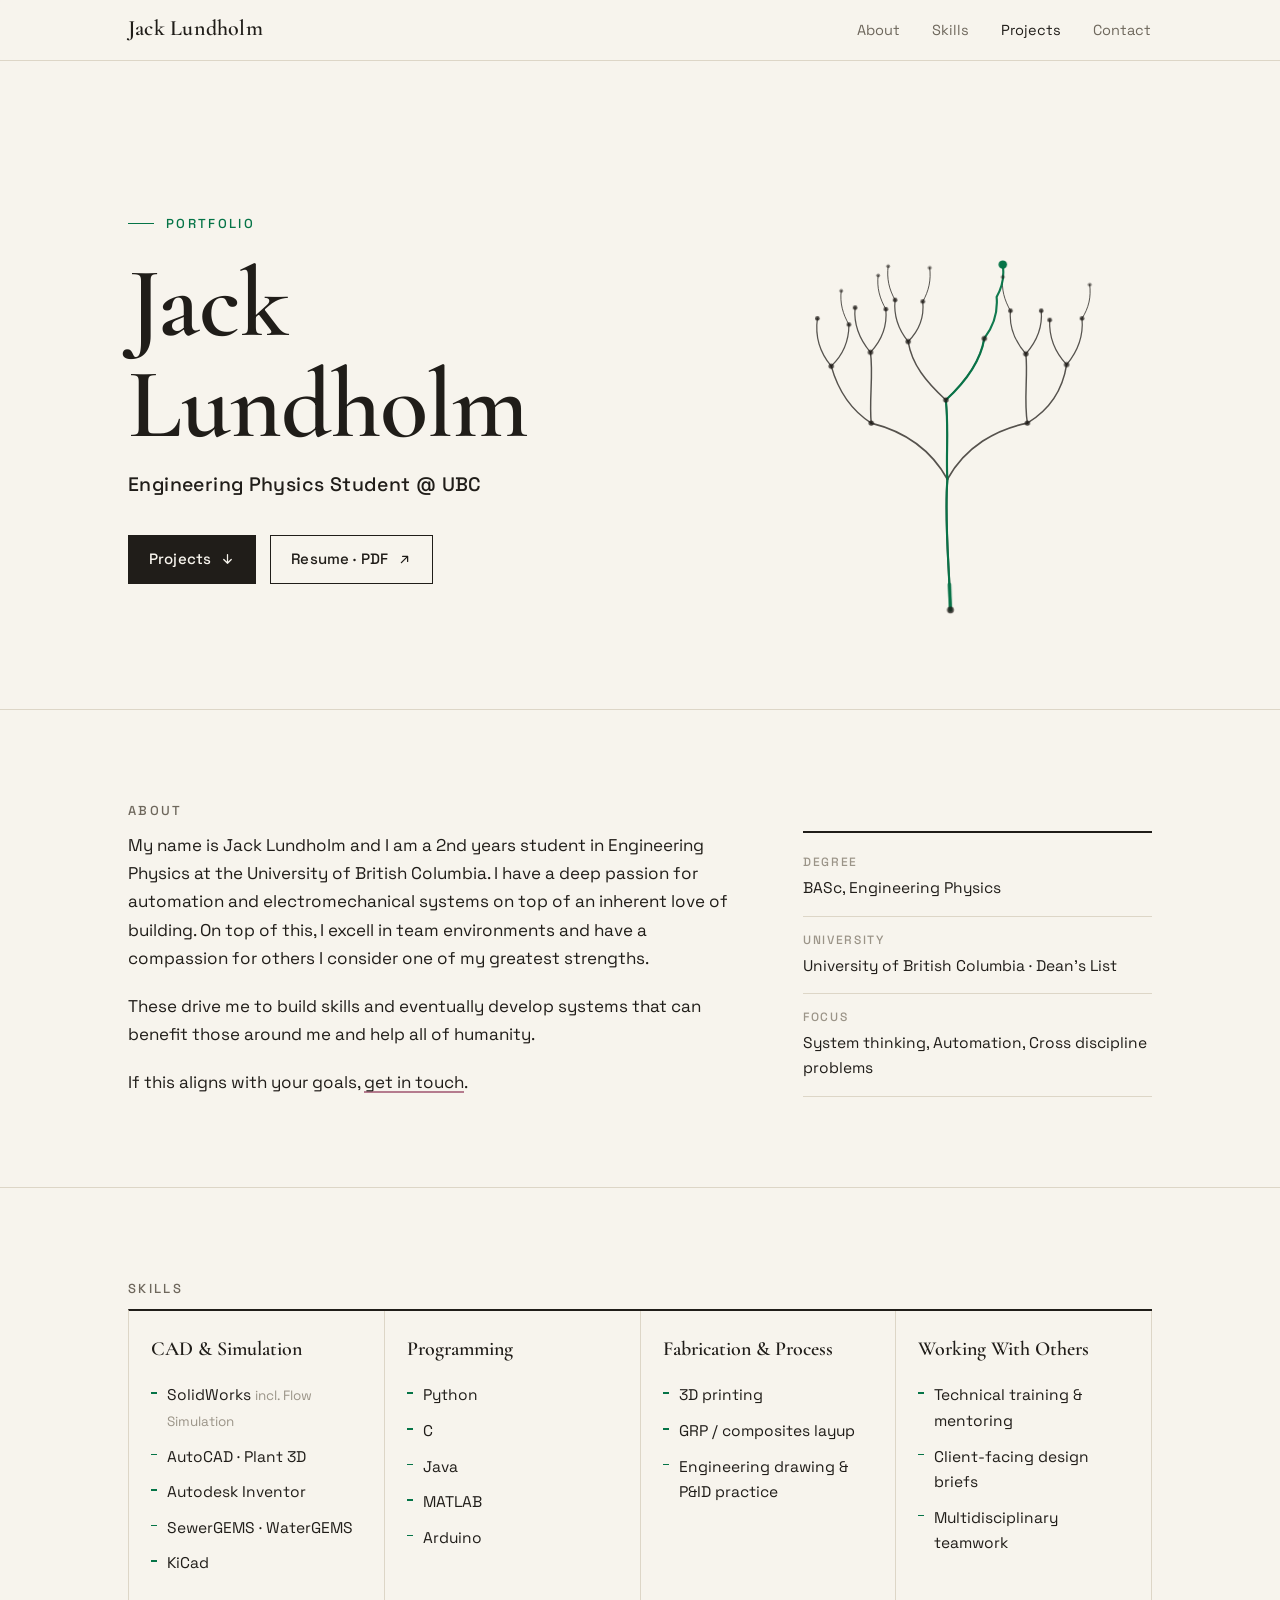
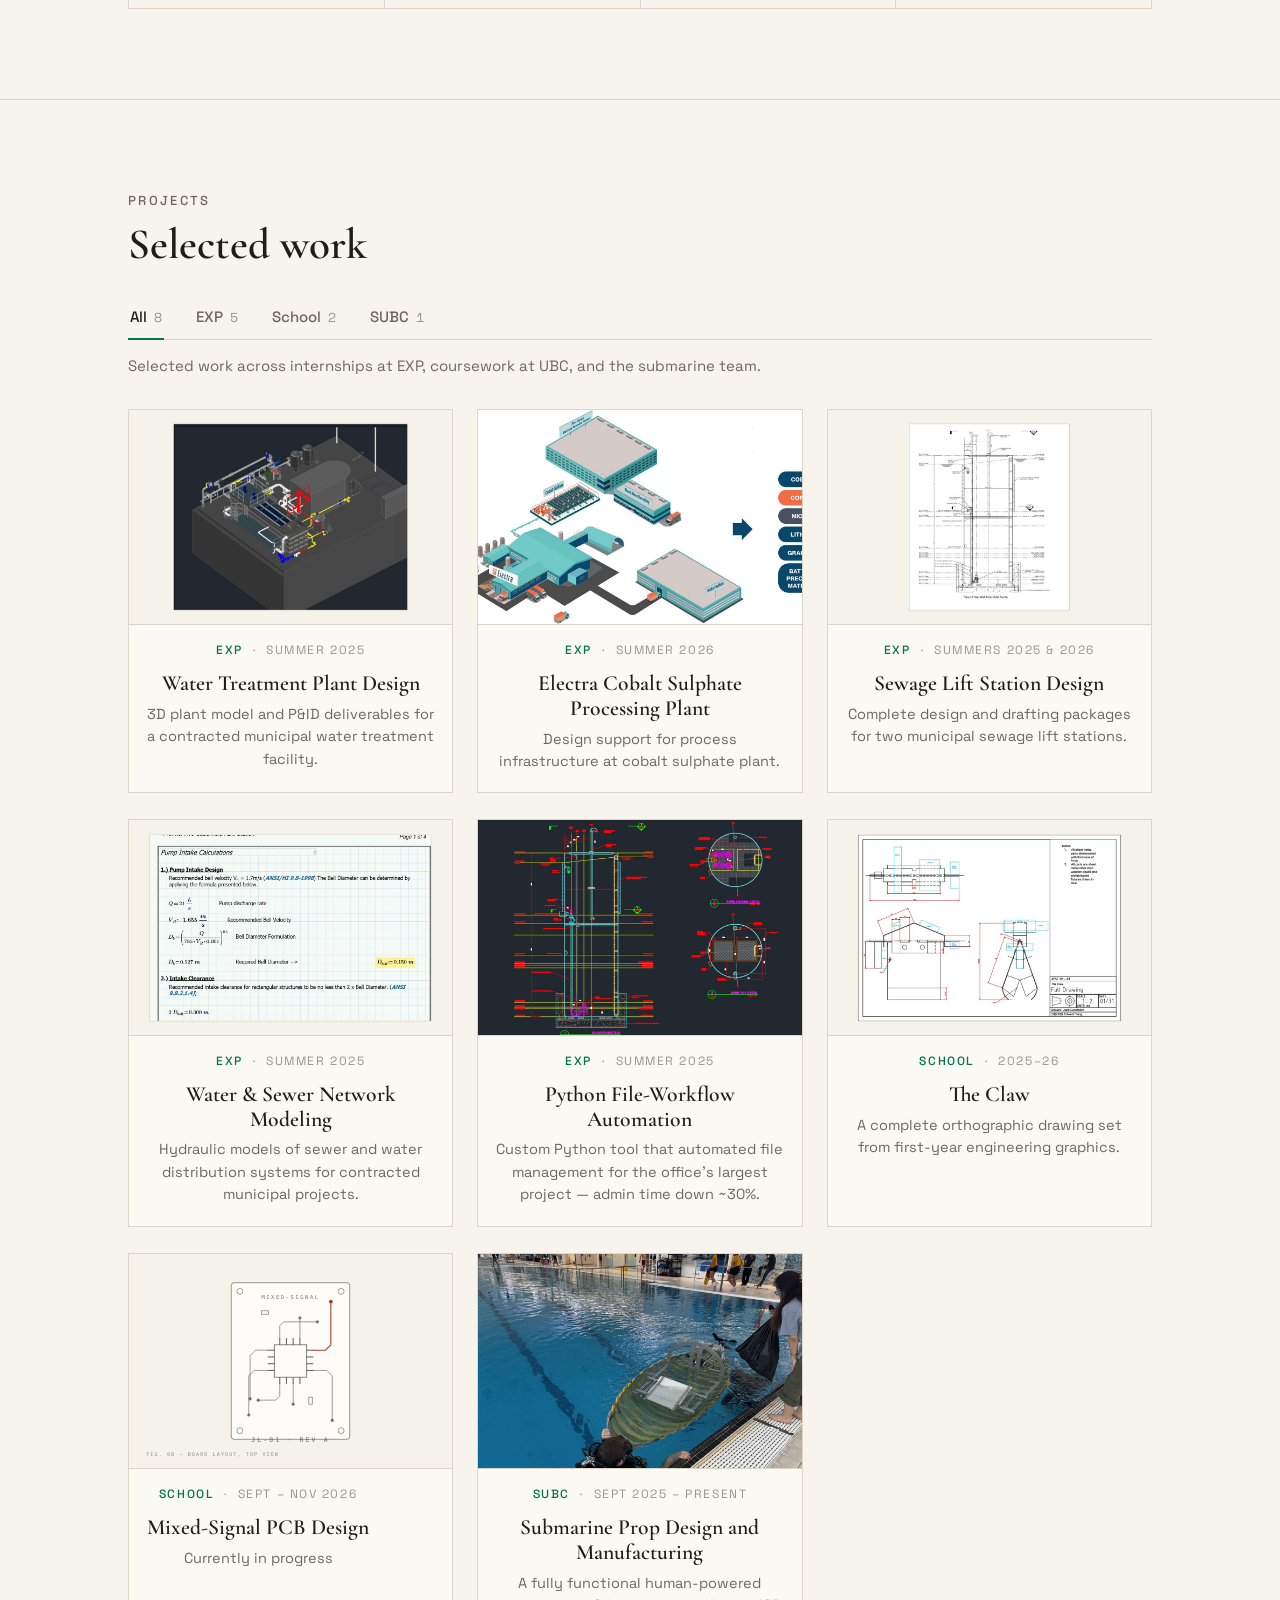
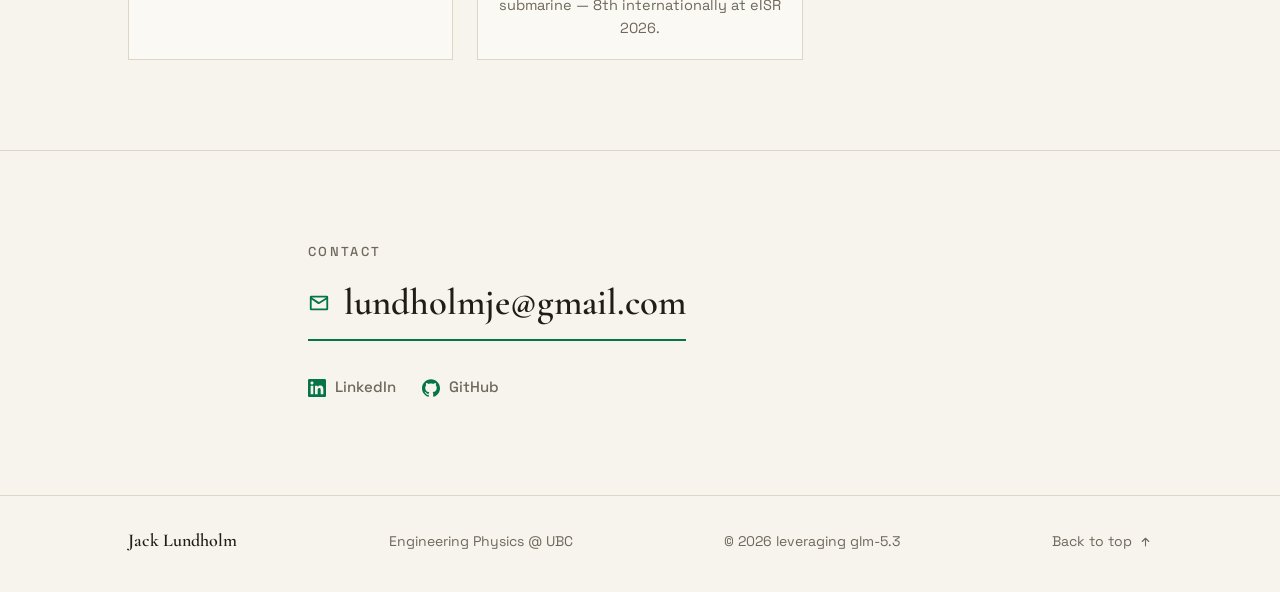
==== commit 2bf822de: "Reassign project media, claw videos, interactive 360 panorama - Re-sort images to match projects (li" ====
--- a/index.html
+++ b/index.html
@@ -130,16 +130,15 @@
       <p class="sec-index">About</p>
       <div class="about-grid">
         <div class="about-copy">
-          <p>I’m Jack — a second-year Engineering Physics student at the University of British Columbia. Before that, I grew up in northern Ontario, where two summers at EXP, a consulting engineering office in New Liskeard, taught me what engineering looks like when it leaves the textbook: drawings with deadlines, clients with questions, and software you learn on a Tuesday because the project needs it Wednesday.</p>
-          <p>What pulls me in is the overlap of mechanical design, fluids and electronics — a propeller you can hold, a circuit board you can’t quite keep quiet, a water network that has to behave. Right now that shows up as propulsion work on UBC’s human-powered submarine team, where I design and machine parts and occasionally get to watch the boat actually swim.</p>
-          <p>I’m looking for a summer 2027 internship or research position where I can design real things under real constraints — mechanical, electromechanical, or somewhere in between. If that sounds like your team, <a href="#contact">get in touch</a>.</p>
+          <p> My name is Jack Lundholm and I am a 2nd years student in Engineering Physics at the University of British Columbia. I have a deep passion for automation and electromechanical systems on top of an inherent love of building. On top of this, I excell in team environments and have a compassion for others I consider one of my greatest strengths. </p>
+          <p> These drive me to build skills and eventually develop systems that can benefit those around me and help all of humanity. </p>
+          <p> If this aligns with your goals, <a href="#contact">get in touch</a>.</p>
         </div>
         <aside class="about-facts" aria-label="Quick facts">
           <dl>
             <div><dt>Degree</dt><dd>BASc, Engineering Physics</dd></div>
             <div><dt>University</dt><dd>University of British Columbia · Dean’s List</dd></div>
-            <div><dt>Team</dt><dd><a href="https://subc.ca" target="_blank" rel="noopener">UBC Submarine Design Team</a> (SUBC), propulsion</dd></div>
-            <div><dt>Experience</dt><dd>Two summers, EXP — Infrastructure &amp; Transport</dd></div>
+            <div><dt>Focus</dt><dd>System thinking, Automation, Cross discipline problems</dd></div>
           </dl>
         </aside>
       </div>
@@ -256,8 +255,8 @@
 <footer class="site-footer">
   <div class="container footer-grid">
     <p class="footer-name">Jack Lundholm</p>
-    <p class="footer-meta">Engineering Physics @ UBC · Propulsion, <a href="https://subc.ca" target="_blank" rel="noopener">UBC Submarine Design Team</a></p>
-    <p class="footer-meta">© 2026</p>
+    <p class="footer-meta">Engineering Physics @ UBC </a></p>
+    <p class="footer-meta">© 2026 leveraging glm-5.3</p>
     <a class="footer-top" href="#top">Back to top
       <svg viewBox="0 0 24 24" width="13" height="13" aria-hidden="true"><path d="M12 20V6m0 0l-6 6m6-6l6 6" fill="none" stroke="currentColor" stroke-width="2" stroke-linecap="round" stroke-linejoin="round"/></svg>
     </a>
@@ -284,9 +283,15 @@
         </dl>
       </header>
 
-      <figure class="modal-figure">
+      <figure class="modal-figure" id="modal-figure">
       <div class="modal-stage">
-        <img id="modal-img" alt="" width="1200" height="800">
+        <img id="modal-img" alt="" width="1200" height="800" hidden>
+        <video id="modal-video" controls playsinline preload="metadata" hidden></video>
+        <div class="pano" id="modal-pano" hidden>
+          <div class="pano-canvas" id="pano-canvas"></div>
+          <span class="pano-badge" aria-hidden="true">360°</span>
+          <span class="pano-hint" id="pano-hint">Drag to look around · scroll to zoom</span>
+        </div>
         <button class="gallery-nav gallery-prev" id="gallery-prev" aria-label="Previous image">
           <svg viewBox="0 0 24 24" width="16" height="16" aria-hidden="true"><path d="M15 5l-7 7 7 7" fill="none" stroke="currentColor" stroke-width="2" stroke-linecap="round" stroke-linejoin="round"/></svg>
         </button>
@@ -298,6 +303,12 @@
       <figcaption id="modal-caption"></figcaption>
       </figure>
 
+      <section class="modal-presentation" id="modal-presentation" hidden>
+        <h4 class="presentation-heading">Presentation</h4>
+        <video id="modal-presentation-video" controls muted loop playsinline preload="metadata"></video>
+        <p class="modal-caption" id="modal-presentation-caption"></p>
+      </section>
+
       <div class="modal-text" id="modal-description"></div>
       <div class="modal-links" id="modal-links"></div>
     </div>
--- a/css/main.css
+++ b/css/main.css
@@ -739,12 +739,71 @@
   justify-content: center;
   overflow: hidden;
 }
-.modal-stage img {
+.modal-stage img,
+.modal-stage video {
   width: 100%;
   height: 100%;
   max-height: 50vh;
   object-fit: contain;
 }
+.modal-stage video {
+  width: auto;
+  height: auto;
+  max-width: 100%;
+  object-fit: fill;
+}
+.modal-stage > [hidden],
+.modal-presentation[hidden] { display: none !important; }
+.modal-figure[hidden] { display: none !important; }
+
+/* ---- 360° panorama ---- */
+.pano {
+  position: relative;
+  width: 100%;
+  height: min(50vh, 460px);
+  overflow: hidden;
+  background: var(--ink);
+  touch-action: none;
+  user-select: none;
+  -webkit-user-select: none;
+}
+.pano-canvas {
+  position: absolute;
+  inset: 0;
+  background-repeat: repeat-x;
+  cursor: grab;
+}
+.pano-canvas.grabbing { cursor: grabbing; }
+.pano-badge {
+  position: absolute;
+  top: 12px;
+  left: 12px;
+  padding: 3px 10px 4px;
+  font-size: 11px;
+  font-weight: 600;
+  letter-spacing: .12em;
+  color: #FBF9F3;
+  background: rgba(20, 23, 26, 0.55);
+  border: 1px solid rgba(251, 249, 243, 0.4);
+  border-radius: 999px;
+  pointer-events: none;
+  backdrop-filter: blur(2px);
+}
+.pano-hint {
+  position: absolute;
+  bottom: 12px;
+  left: 50%;
+  transform: translateX(-50%);
+  font-size: 12px;
+  letter-spacing: .04em;
+  color: #FBF9F3;
+  background: rgba(20, 23, 26, 0.55);
+  padding: 4px 12px;
+  border-radius: 999px;
+  pointer-events: none;
+  transition: opacity .6s ease;
+}
+.pano-hint.fade { opacity: 0; }
 .gallery-nav {
   position: absolute;
   top: 50%;
@@ -786,6 +845,57 @@
 .thumb img { width: 100%; height: 100%; object-fit: cover; }
 .thumb:hover { opacity: 1; }
 .thumb[aria-current="true"] { opacity: 1; border-color: var(--accent); border-width: 2px; }
+.thumb-play {
+  width: 100%;
+  height: 100%;
+  display: flex;
+  align-items: center;
+  justify-content: center;
+  color: var(--paper);
+  background: linear-gradient(135deg, #23272b 0%, #3d444b 100%);
+}
+.thumb-play svg { filter: drop-shadow(0 1px 2px rgba(0,0,0,.4)); }
+.thumb--pano { position: relative; }
+.thumb--pano::after {
+  content: "360°";
+  position: absolute;
+  right: 3px;
+  bottom: 3px;
+  font-size: 9px;
+  font-weight: 600;
+  letter-spacing: .08em;
+  color: #FBF9F3;
+  background: rgba(20, 23, 26, 0.72);
+  padding: 1px 4px;
+  border-radius: 3px;
+}
+
+/* ---- auto-running presentation section ---- */
+.modal-presentation {
+  padding: 26px 24px 8px;
+  display: flex;
+  flex-direction: column;
+  align-items: center;
+  border-bottom: 1px solid var(--hairline);
+  background: var(--plate);
+}
+.presentation-heading {
+  margin: 0 0 14px;
+  font-size: 11.5px;
+  font-weight: 500;
+  letter-spacing: .14em;
+  text-transform: uppercase;
+  color: var(--faint);
+}
+.modal-presentation video {
+  width: auto;
+  height: auto;
+  max-width: 100%;
+  max-height: 50vh;
+  background: #101214;
+  border: 1px solid var(--hairline);
+}
+.modal-presentation .modal-caption { padding: 10px 16px 16px; }
 .modal-caption {
   padding: 8px 16px 16px;
   font-size: 13px;
